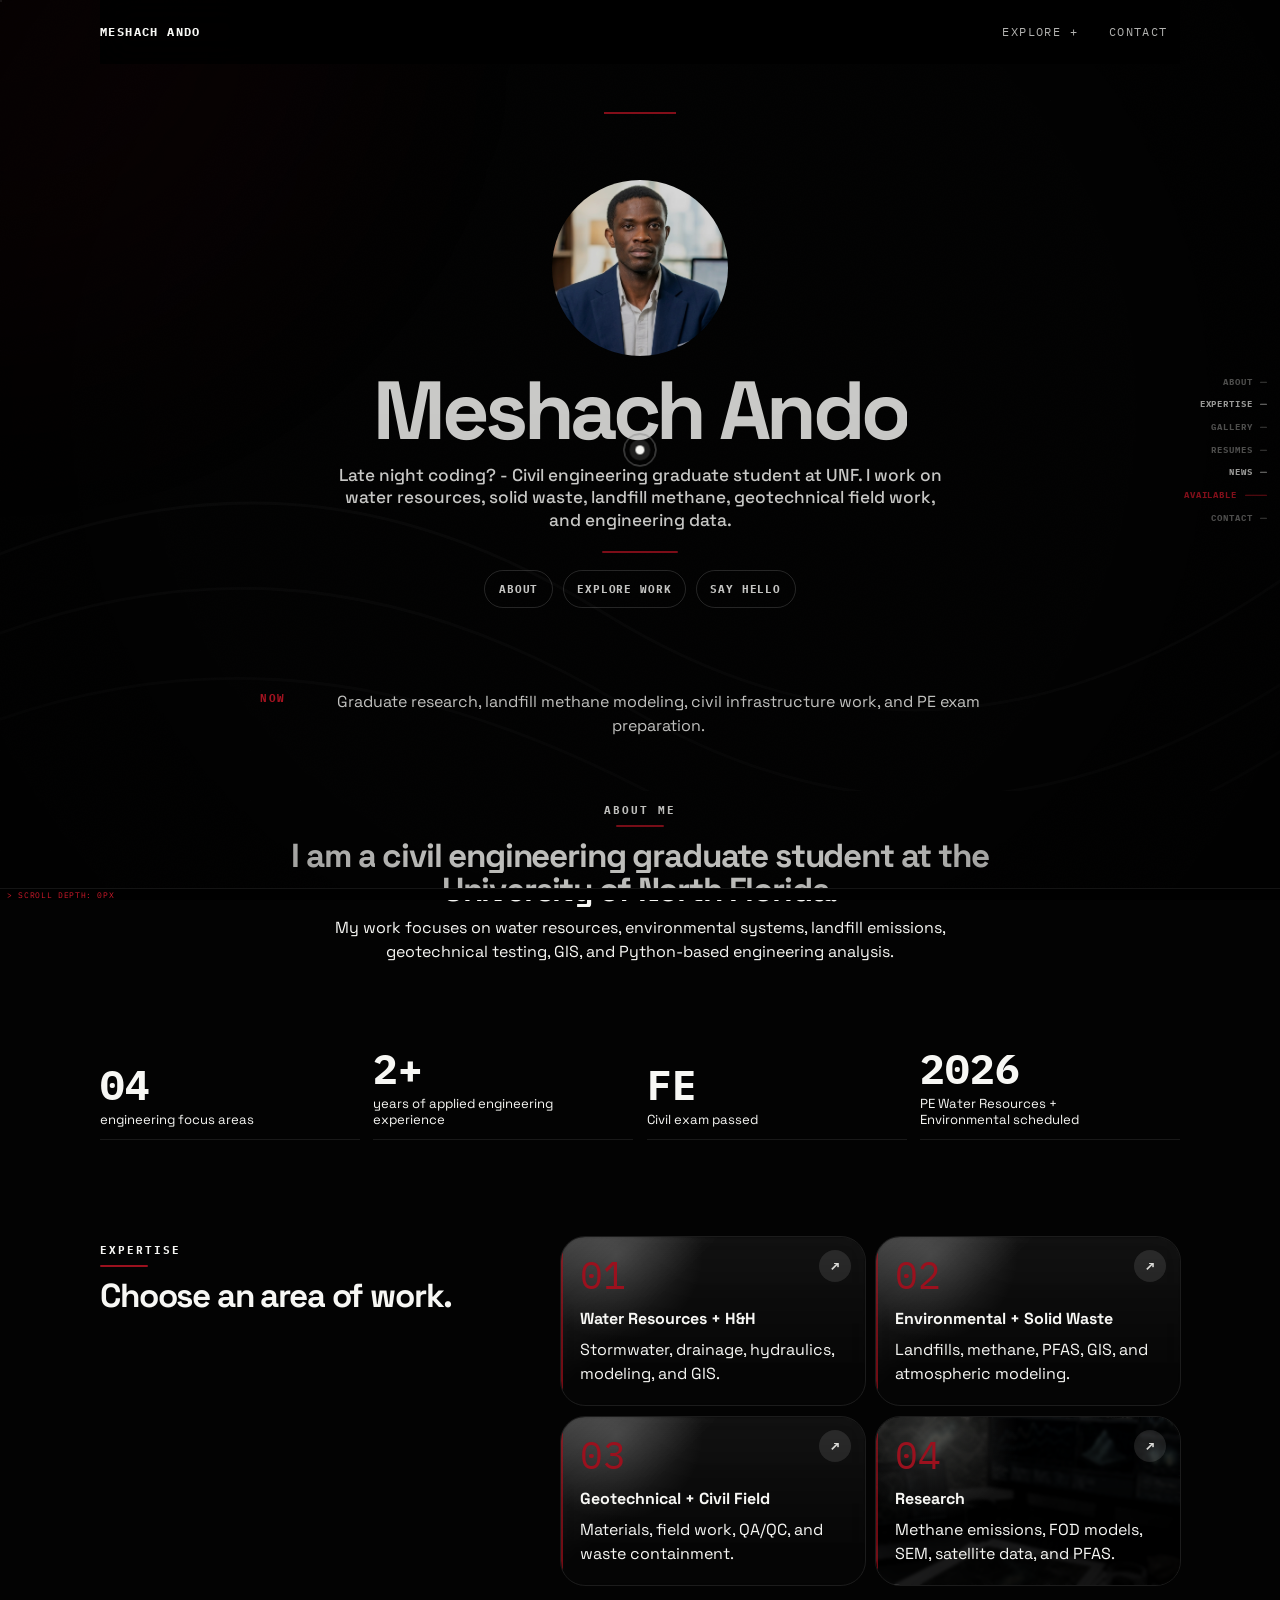
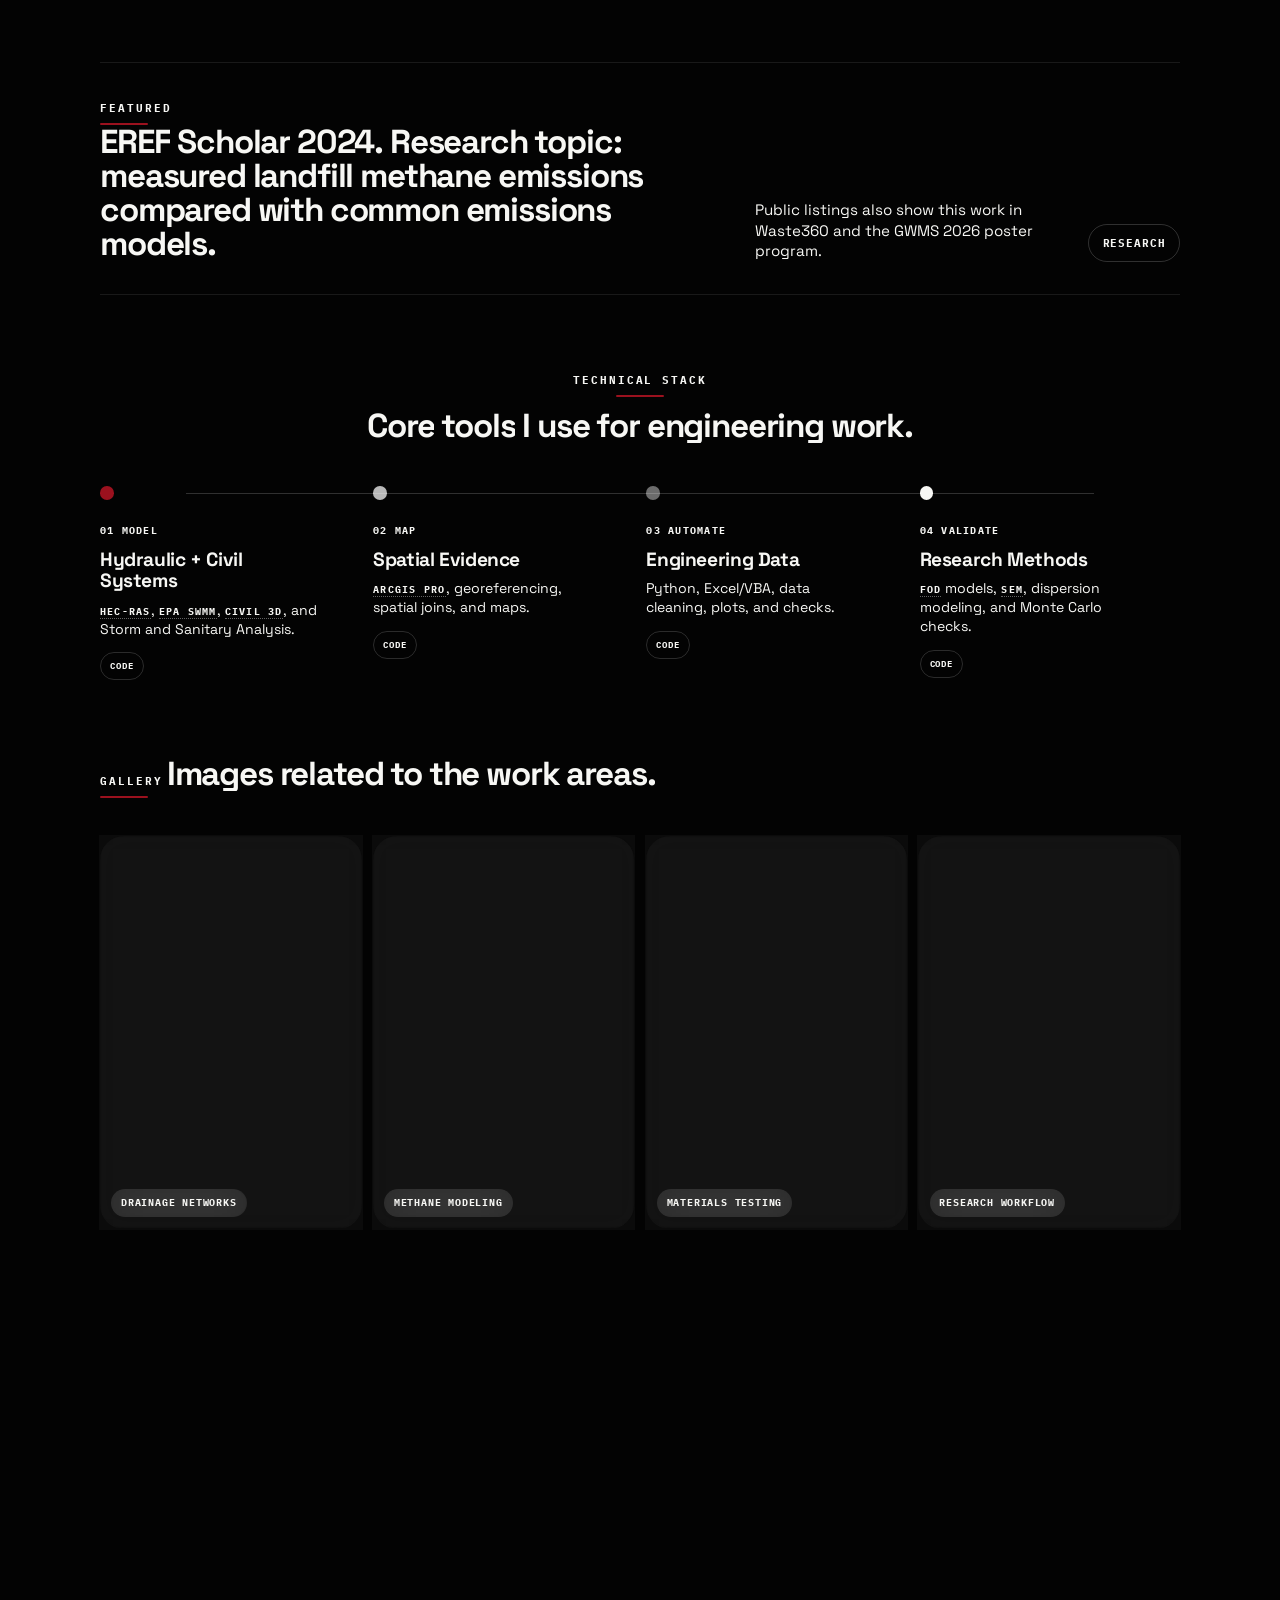
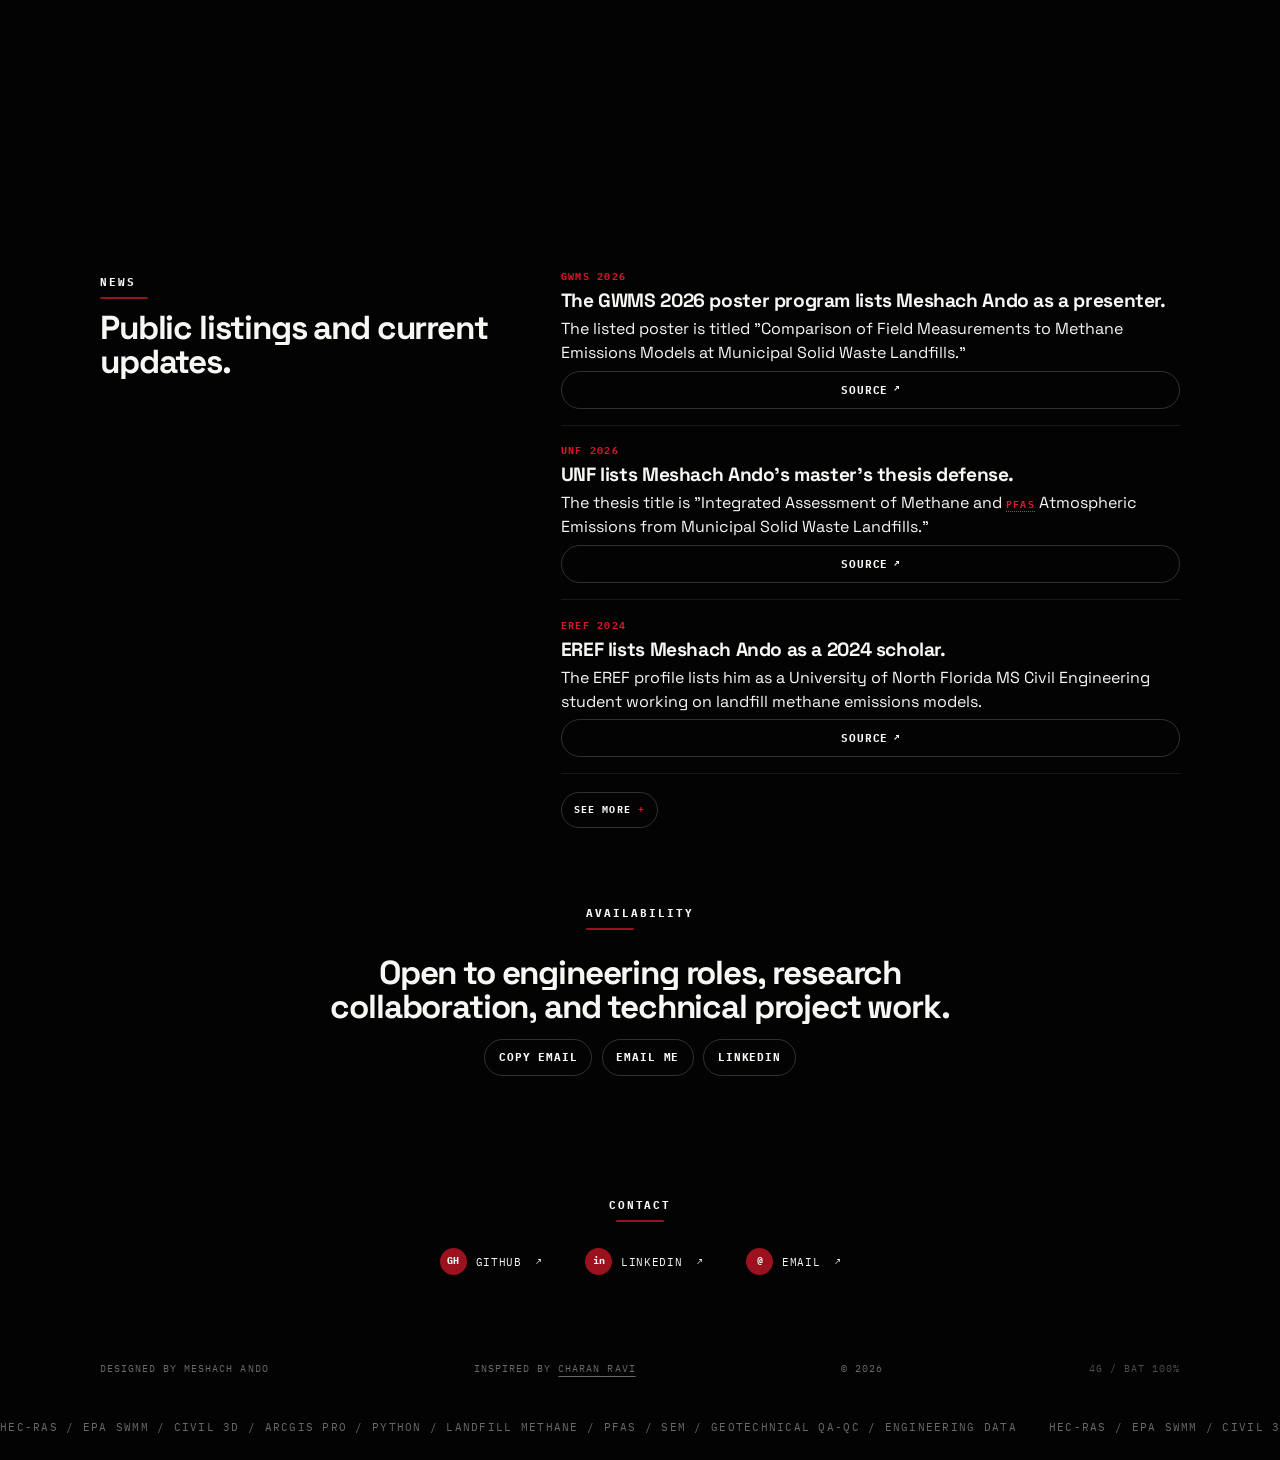
==== index.html @ e274bf60 "Lighten background overlay" ====
<!doctype html>
<html lang="en">
<head>
  <meta charset="utf-8">
  <meta name="viewport" content="width=device-width, initial-scale=1">
  <meta name="description" content="Minimal editorial portfolio for Meshach Ando, civil and environmental engineering.">
  <meta name="theme-color" content="#000000">
  <meta name="color-scheme" content="dark">
  <meta property="og:title" content="Meshach Ando | Civil + Environmental Engineering">
  <meta property="og:description" content="Water resources, environmental systems, geotechnical field work, and research by Meshach Ando.">
  <meta property="og:type" content="website">
  <meta property="og:url" content="https://meshando-unf.github.io/">
  <meta property="og:image" content="https://meshando-unf.github.io/assets/images/profile/linkedin_profile.jpg">
  <meta name="twitter:card" content="summary_large_image">
  <title>Meshach Ando | Civil + Environmental Engineering</title>
  <link rel="canonical" href="https://meshando-unf.github.io/">
  <link rel="icon" href="assets/icons/site-icon.svg" type="image/svg+xml">
  <link rel="manifest" href="site.webmanifest">
  <link rel="preload" as="image" href="assets/images/profile/linkedin_profile.jpg">
  <link rel="stylesheet" href="assets/css/style.css?v=20260614s">
  <script type="application/ld+json">
    {
      "@context": "https://schema.org",
      "@type": "Person",
      "name": "Meshach Ando",
      "url": "https://meshando-unf.github.io/",
      "image": "https://meshando-unf.github.io/assets/images/profile/linkedin_profile.jpg",
      "sameAs": [
        "https://www.linkedin.com/in/meshachando",
        "https://github.com/meshando-unf",
        "https://orcid.org/0009-0002-5048-3672"
      ],
      "jobTitle": "Civil Engineering Graduate Student",
      "knowsAbout": ["Water resources", "Environmental engineering", "Geotechnical engineering", "Landfill methane emissions", "GIS", "Engineering data analysis"]
    }
  </script>
</head>
<body class="page-home">
  <a class="skip-link" href="#main">Skip to content</a>

  <header class="site-nav" data-reveal>
    <a class="brand" href="./" aria-label="Meshach Ando home">MESHACH ANDO</a>
    <nav aria-label="Primary navigation">
      <details class="nav-menu">
        <summary>Explore</summary>
        <div class="nav-menu-panel">
          <div class="menu-panel-grid">
            <details class="menu-expertise">
              <summary>Expertise</summary>
              <div class="menu-expertise-links">
                <a href="water-resources/">Water Resources</a>
                <a href="environmental/">Environmental</a>
                <a href="geotech/">Geotechnical</a>
                <a href="research/">Research</a>
              </div>
            </details>
            <a href="#gallery">Gallery</a>
            <a href="#news">News</a>
            <a href="#resume-hub">Resume Hub</a>
            <a href="#availability">Availability</a>
            <a href="assets/docs/Meshach_Ando_Full_CV.pdf">CV</a>
          </div>
        </div>
      </details>
      <a href="#contact">Contact</a>
    </nav>
  </header>

  <aside class="side-toc" aria-label="Page sections">
    <a href="#about">About</a>
    <a href="#expertise">Expertise</a>
    <a href="#gallery">Gallery</a>
    <a href="#resume-hub">Resumes</a>
    <a href="#news">News</a>
    <a href="#availability">Available</a>
    <a href="#contact">Contact</a>
  </aside>

  <main id="main">
    <section class="home-hero home-intro frame" data-reveal>
      <img class="hero-profile" src="assets/images/profile/linkedin_profile.jpg" alt="Meshach Ando professional headshot" width="352" height="352" decoding="async">
      <h1>Meshach Ando</h1>
      <p class="home-lines">Civil engineering graduate student at UNF. I work on water resources, solid waste, landfill methane, geotechnical field work, and engineering data.</p>
      <span class="short-rule" aria-hidden="true"></span>
      <div class="home-tabs" aria-label="Homepage sections">
        <a class="button" href="#about">About</a>
        <a class="button" href="#expertise">Explore Work</a>
        <a class="button" href="#contact">Say Hello</a>
      </div>
    </section>

    <section class="status-strip" data-reveal aria-label="Current focus">
      <span>Now</span>
      <p>Graduate research, landfill methane modeling, civil infrastructure work, and PE exam preparation.</p>
    </section>

    <section id="about" class="about-panel" data-reveal>
      <p class="eyebrow">About Me</p>
      <h2>I am a civil engineering graduate student at the University of North Florida.</h2>
      <p>My work focuses on water resources, environmental systems, landfill emissions, geotechnical testing, GIS, and Python-based engineering analysis.</p>
    </section>

    <section class="proof-strip" data-reveal aria-label="Portfolio proof points">
      <article><span>04</span><p>engineering focus areas</p></article>
      <article><span>2+</span><p>years of applied engineering experience</p></article>
      <article><span>FE</span><p>Civil exam passed</p></article>
      <article><span>2026</span><p>PE Water Resources + Environmental scheduled</p></article>
    </section>

    <section id="expertise" class="split-section" data-reveal>
      <div>
        <p class="eyebrow">Expertise</p>
        <h2>Choose an area of work.</h2>
      </div>
      <div class="path-grid">
        <a class="path-card path-water" href="water-resources/">
          <img src="assets/images/realistic/water-hero.jpg" alt="" loading="lazy" decoding="async">
          <span>01</span>
          <strong>Water Resources + H&amp;H</strong>
          <em>Stormwater, drainage, hydraulics, modeling, and GIS.</em>
        </a>
        <a class="path-card path-waste" href="environmental/">
          <img src="assets/images/realistic/environmental-hero.jpg" alt="" loading="lazy" decoding="async">
          <span>02</span>
          <strong>Environmental + Solid Waste</strong>
          <em>Landfills, methane, PFAS, GIS, and atmospheric modeling.</em>
        </a>
        <a class="path-card path-geotech" href="geotech/">
          <img src="assets/images/realistic/geotech-hero.jpg" alt="" loading="lazy" decoding="async">
          <span>03</span>
          <strong>Geotechnical + Civil Field</strong>
          <em>Materials, field work, QA/QC, and waste containment.</em>
        </a>
        <a class="path-card path-research" href="research/">
          <img src="assets/images/realistic/research-hero.jpg" alt="" loading="lazy" decoding="async">
          <span>04</span>
          <strong>Research</strong>
          <em>Methane emissions, FOD models, SEM, satellite data, and PFAS.</em>
        </a>
      </div>
    </section>

    <section class="feature-panel" data-reveal>
      <div>
        <p class="eyebrow">Featured</p>
        <h2>EREF Scholar 2024. Research topic: measured landfill methane emissions compared with common emissions models.</h2>
      </div>
      <p>Public listings also show this work in Waste360 and the GWMS 2026 poster program.</p>
      <a class="button" href="research/">Research</a>
    </section>

    <section class="stack-panel stack-lab" data-reveal>
      <p class="eyebrow">Technical Stack</p>
      <h2>Core tools I use for engineering work.</h2>
      <div class="stack-map">
        <article class="stack-node">
          <span>01 Model</span>
          <h3>Hydraulic + Civil Systems</h3>
          <p>HEC-RAS, EPA SWMM, Civil 3D, and Storm and Sanitary Analysis.</p>
        </article>
        <article class="stack-node">
          <span>02 Map</span>
          <h3>Spatial Evidence</h3>
          <p>ArcGIS Pro, georeferencing, spatial joins, and maps.</p>
        </article>
        <article class="stack-node">
          <span>03 Automate</span>
          <h3>Engineering Data</h3>
          <p>Python, Excel/VBA, data cleaning, plots, and checks.</p>
        </article>
        <article class="stack-node">
          <span>04 Validate</span>
          <h3>Research Methods</h3>
          <p>FOD models, SEM, dispersion modeling, and Monte Carlo checks.</p>
        </article>
      </div>
    </section>

    <section id="gallery" class="section-heading" data-reveal>
      <p class="eyebrow">Gallery</p>
      <h2>Images related to the work areas.</h2>
    </section>

    <section class="gallery-grid" aria-label="Portfolio image gallery">
      <figure data-reveal>
        <img src="assets/images/realistic/water-network.jpg" alt="Drainage plans and water infrastructure model review" loading="lazy" decoding="async">
        <figcaption>Drainage networks</figcaption>
      </figure>
      <figure data-reveal>
        <img src="assets/images/realistic/env-methane.jpg" alt="Methane monitoring and landfill model comparison workstation" loading="lazy" decoding="async">
        <figcaption>Methane modeling</figcaption>
      </figure>
      <figure data-reveal>
        <img src="assets/images/realistic/geo-materials.jpg" alt="Soil and pavement materials testing setup" loading="lazy" decoding="async">
        <figcaption>Materials testing</figcaption>
      </figure>
      <figure data-reveal>
        <img src="assets/images/realistic/research-hero.jpg" alt="Research desk with maps, plots, and environmental modeling notes" loading="lazy" decoding="async">
        <figcaption>Research workflow</figcaption>
      </figure>
    </section>

    <section id="resume-hub" class="split-section resume-hub" data-reveal>
      <div>
        <p class="eyebrow">Resume Hub</p>
        <h2>Download the PDF that matches the role.</h2>
      </div>
      <div class="resume-list">
        <a href="assets/docs/Meshach_Ando_Full_CV.pdf"><span>Full CV</span><em>Academic and engineering CV</em></a>
        <a href="assets/docs/Meshach_Ando_Water_Resources_Resume.pdf"><span>Water Resources Resume</span><em>Hydrology, drainage, stormwater, and modeling</em></a>
        <a href="assets/docs/Meshach_Ando_Environmental_Resume.pdf"><span>Environmental Resume</span><em>Solid waste, methane, PFAS, and GIS</em></a>
        <a href="assets/docs/Meshach_Ando_Geotech_Resume.pdf"><span>Geotech Resume</span><em>Materials, QA/QC, field work, and cover systems</em></a>
      </div>
    </section>

    <section id="news" class="split-section news-section" data-reveal>
      <div>
        <p class="eyebrow">News</p>
        <h2>Public listings and current updates.</h2>
      </div>
      <div class="news-list">
        <article>
          <span>GWMS 2026</span>
          <h3>The GWMS 2026 poster program lists Meshach Ando as a presenter.</h3>
          <p>The listed poster is titled "Comparison of Field Measurements to Methane Emissions Models at Municipal Solid Waste Landfills."</p>
          <a class="text-link" href="https://www.wastesymposium.com/media/wastesymposium.com/WST26GWMS-MR-PosterPresentations-8a84545f119dd33b5eec8e976d8cf6fb.pdf" rel="noopener">Source</a>
        </article>
        <article>
          <span>UNF 2026</span>
          <h3>UNF lists Meshach Ando's master's thesis defense.</h3>
          <p>The thesis title is "Integrated Assessment of Methane and PFAS Atmospheric Emissions from Municipal Solid Waste Landfills."</p>
          <a class="text-link" href="https://events.unf.edu/event/graduate-event" rel="noopener">Source</a>
        </article>
        <article>
          <span>EREF 2024</span>
          <h3>EREF lists Meshach Ando as a 2024 scholar.</h3>
          <p>The EREF profile lists him as a University of North Florida MS Civil Engineering student working on landfill methane emissions models.</p>
          <a class="text-link" href="https://erefdn.org/scholar/meshach-ando/" rel="noopener">Source</a>
        </article>
        <details class="news-more">
          <summary>See more</summary>
          <div class="news-list news-list-extra">
            <article>
              <span>EREF 2024</span>
              <h3>EREF announced its 2024 graduate scholarship recipients.</h3>
              <p>The announcement includes Meshach Ando under master's-level scholars in Civil Engineering at the University of North Florida.</p>
              <a class="text-link" href="https://erefdn.org/eref-awards-18-scholarships-to-graduate-students-advancing-environmental-research/" rel="noopener">Source</a>
            </article>
            <article>
              <span>Waste360</span>
              <h3>Waste360 covered the EREF scholarship announcement.</h3>
              <p>The article lists Meshach Ando as an EREF Scholar 2024 and names the landfill methane model comparison research topic.</p>
              <a class="text-link" href="https://www.waste360.com/sustainability/eref-awards-18-scholarships-to-graduate-students-advancing-environmental-research" rel="noopener">Source</a>
            </article>
            <article>
              <span>U-GLIDE 2025</span>
              <h3>The U-GLIDE Fall 2025 program includes Meshach Ando's methane emissions model research.</h3>
              <p>The program listing connects the work to methane emissions models at municipal solid waste landfills.</p>
              <a class="text-link" href="https://digitalcommons.unf.edu/cgi/viewcontent.cgi?article=1003&context=u_glide_program" rel="noopener">Source</a>
            </article>
          </div>
        </details>
      </div>
    </section>

    <section id="availability" class="availability-panel" data-reveal>
      <p class="eyebrow">Availability</p>
      <h2>Open to engineering roles, research collaboration, and technical project work.</h2>
      <div class="availability-actions">
        <button class="button" type="button" data-copy-email data-email="meshachando.apply@gmail.com">Copy Email</button>
        <a class="button" href="mailto:meshachando.apply@gmail.com">Email Me</a>
        <a class="button" href="https://www.linkedin.com/in/meshachando" rel="noopener">LinkedIn</a>
      </div>
      <p class="copy-feedback" role="status" aria-live="polite"></p>
    </section>

    <section id="contact" class="contact-panel contact-home frame" data-reveal>
      <p class="eyebrow">Contact</p>
      <div class="contact-grid contact-links">
        <a class="contact-link" href="https://github.com/meshando-unf" rel="noopener"><span aria-hidden="true">GH</span> GitHub</a>
        <a class="contact-link" href="https://www.linkedin.com/in/meshachando" rel="noopener"><span aria-hidden="true">in</span> LinkedIn</a>
        <a class="contact-link" href="mailto:meshachando.apply@gmail.com"><span aria-hidden="true">@</span> Email</a>
      </div>
    </section>
  </main>

  <footer class="site-footer">
    <span>Designed by Meshach Ando</span>
    <span>Inspired by <a href="https://charanravi.com/" rel="noopener">Charan Ravi</a></span>
    <span>&copy; <span id="year">2026</span></span>
  </footer>

  <a class="back-top" href="#main" aria-label="Back to top">Top</a>

  <script src="assets/js/main.js?v=20260614s"></script>
</body>
</html>
---- assets/css/style.css ----
@import url("https://fonts.googleapis.com/css2?family=IBM+Plex+Mono:wght@500;700&family=Space+Grotesk:wght@400;500;600;700&display=swap");

:root {
  --black: #000;
  --charcoal: #000;
  --panel: #000;
  --panel-soft: #000;
  --white: #f7f7f4;
  --muted: #deded8;
  --quiet: #8a8a8a;
  --line: rgba(255, 255, 255, 0.09);
  --red: #9b111e;
  --red-bright: #d1192a;
  --radius: 24px;
  --font: "Space Grotesk", "Helvetica Neue", "Segoe UI", sans-serif;
  --mono: "IBM Plex Mono", "Cascadia Mono", "Consolas", monospace;
}

* {
  box-sizing: border-box;
}

html {
  scroll-behavior: smooth;
  scrollbar-color: var(--red) var(--black);
  scrollbar-width: thin;
}

body {
  margin: 0;
  background: #030303;
  color: var(--white);
  font-family: var(--font);
  line-height: 1.5;
}

::-webkit-scrollbar {
  width: 3px;
}

::-webkit-scrollbar-track {
  background: var(--black);
}

::-webkit-scrollbar-thumb {
  border-radius: 999px;
  background: var(--red);
}

body::before,
body::after {
  display: none;
}

.topo-field,
.plot-grid,
.viewport-vignette,
.blueprint-field {
  position: fixed;
  inset: 0;
  pointer-events: none;
}

.topo-field {
  z-index: 0;
  opacity: 0.52;
  background:
    linear-gradient(180deg, rgba(0, 0, 0, 0.02), rgba(0, 0, 0, 0.56) 78%),
    url("data:image/svg+xml,%3Csvg width='1800' height='900' viewBox='0 0 1800 900' xmlns='http://www.w3.org/2000/svg'%3E%3Cg fill='none' stroke='%23ffffff' stroke-opacity='.115' stroke-width='4'%3E%3Cpath d='M-120 620C260 430 560 470 850 650c315 195 650 202 1050-120'/%3E%3Cpath d='M-180 760C225 540 560 590 875 778c330 198 690 190 1105-160'/%3E%3Cpath d='M-220 900C200 660 560 720 910 900c340 175 710 135 1090-210'/%3E%3C/g%3E%3C/svg%3E");
  background-repeat: no-repeat;
  background-position: 50% calc(58% + var(--topo-shift, 0px));
  background-size: max(1200px, 100vw) auto;
  transform: translate3d(0, var(--topo-shift, 0px), 0);
  transition: transform 120ms linear;
}

.plot-grid {
  z-index: 0;
  opacity: 0.04;
  background-image:
    linear-gradient(rgba(255,255,255,.18) 1px, transparent 1px),
    linear-gradient(90deg, rgba(255,255,255,.18) 1px, transparent 1px);
  background-size: 50px 50px;
}

.plot-grid::after {
  content: "";
  position: absolute;
  left: var(--grid-x, 50%);
  top: var(--grid-y, 50%);
  width: 4px;
  aspect-ratio: 1;
  border-radius: 50%;
  background: var(--red-bright);
  opacity: var(--grid-pulse, 0);
  box-shadow: 0 0 28px var(--red-bright);
  transform: translate(-50%, -50%);
  transition: opacity 220ms ease;
}

.viewport-vignette {
  z-index: 3;
  background:
    linear-gradient(rgba(0, 0, 0, 0.14), rgba(0, 0, 0, 0.24)),
    radial-gradient(circle at center, transparent 56%, rgba(0, 0, 0, 0.48) 100%);
}

.blueprint-field {
  z-index: 2;
  opacity: 0;
  background:
    radial-gradient(circle at var(--blueprint-x, 50%) var(--blueprint-y, 50%), rgba(155, 17, 30, 0.18), transparent 14rem),
    linear-gradient(rgba(255,255,255,.12) 1px, transparent 1px),
    linear-gradient(90deg, rgba(255,255,255,.12) 1px, transparent 1px);
  background-size: auto, 24px 24px, 24px 24px;
  transition: opacity 120ms ease;
}

.blueprint-on .blueprint-field {
  opacity: 1;
}

a {
  color: inherit;
  text-decoration: none;
}

a:hover {
  color: var(--red-bright);
}

::selection {
  background: #fff;
  color: #000;
}

button {
  font: inherit;
  cursor: pointer;
}

img {
  display: block;
  max-width: 100%;
}

.skip-link {
  position: absolute;
  left: 1rem;
  top: -10rem;
  z-index: 10;
  border-radius: 999px;
  background: var(--white);
  color: var(--black);
  padding: 0.65rem 0.9rem;
}

.skip-link:focus {
  top: 1rem;
}

.site-nav,
main,
.site-footer {
  position: relative;
  z-index: 1;
  width: min(1080px, calc(100% - 2rem));
  margin-inline: auto;
}

.site-nav {
  position: sticky;
  top: 0;
  z-index: 50;
  display: flex;
  align-items: center;
  justify-content: space-between;
  gap: 1.25rem;
  padding: 1rem 0;
  border-bottom: 0;
  background: rgba(0, 0, 0, 0.86);
  backdrop-filter: blur(16px);
  color: var(--white);
  font-family: var(--mono);
  font-size: 0.72rem;
  letter-spacing: 0.12em;
  text-transform: uppercase;
}

.brand {
  color: var(--white);
  font-weight: 700;
  white-space: nowrap;
}

.site-nav nav {
  display: flex;
  flex-wrap: wrap;
  align-items: center;
  justify-content: flex-end;
  gap: 0.35rem;
}

.site-nav nav a,
.nav-menu > summary {
  position: relative;
  border: 0;
  border-radius: 999px;
  padding: 0.45rem 0.78rem;
  background: transparent;
  color: var(--white);
  cursor: pointer;
  opacity: 0.72;
  font-family: var(--mono);
  font-size: 0.72rem;
  letter-spacing: 0.12em;
  text-transform: uppercase;
}

.site-nav nav a:hover,
.nav-menu > summary:hover,
.nav-menu[open] > summary {
  background: var(--red);
  color: var(--white);
  opacity: 1;
}

.site-nav a[aria-current="page"],
.nav-menu-panel a[aria-current="page"] {
  background: var(--red);
  color: var(--white);
  opacity: 1;
}

.site-nav a[aria-current="page"]::after,
.nav-menu-panel a[aria-current="page"]::after {
  content: "";
  position: absolute;
  right: 0.76rem;
  bottom: 0.32rem;
  width: 1.15rem;
  height: 1px;
  background: var(--white);
}

.nav-menu {
  position: relative;
}

.nav-menu > summary {
  list-style: none;
}

.nav-menu > summary::-webkit-details-marker {
  display: none;
}

.nav-menu > summary::after {
  content: "+";
  margin-left: 0.55rem;
}

.nav-menu[open] > summary::after {
  content: "-";
}

.nav-menu-panel {
  position: fixed;
  top: 0;
  bottom: auto;
  left: var(--menu-nudge-x, 0);
  right: 0;
  z-index: 80;
  display: grid;
  place-content: center;
  width: 100vw;
  height: 100dvh;
  gap: 0;
  padding: clamp(1rem, 4vw, 3rem);
  border: 0;
  border-radius: 0;
  background: rgba(0, 0, 0, 0.985);
  backdrop-filter: blur(44px);
  -webkit-backdrop-filter: blur(44px);
  opacity: 0;
  pointer-events: none;
  transform: scale(0.99);
  transition: opacity 140ms ease, transform 140ms ease;
}

.nav-menu:not([open]) .nav-menu-panel {
  display: none;
}

.nav-menu[open] .nav-menu-panel {
  display: grid;
  opacity: 1;
  pointer-events: auto;
  transform: none;
}

.menu-panel-grid {
  display: grid;
  grid-template-columns: minmax(0, 1fr);
  align-content: center;
  width: min(960px, calc(100vw - 2rem));
  min-height: min(760px, calc(100dvh - 2rem));
}

.site-nav nav .nav-menu-panel a,
.site-nav nav .menu-expertise summary {
  display: block;
  width: 100%;
  padding: clamp(0.42rem, 0.9vw, 0.72rem) 0;
  border-radius: 0;
  color: var(--white);
  font-family: var(--font);
  font-size: clamp(1.75rem, 5vw, 4.85rem);
  font-weight: 700;
  letter-spacing: -0.07em;
  line-height: 0.9;
  text-align: center;
  text-transform: none;
  opacity: 0.88;
}

.menu-expertise {
  width: 100%;
}

.menu-expertise summary {
  cursor: pointer;
  list-style: none;
}

.menu-expertise summary::-webkit-details-marker {
  display: none;
}

.menu-expertise summary::after {
  content: "+";
  display: inline-block;
  margin-left: 0.5rem;
  color: var(--red-bright);
  font-family: var(--mono);
  font-size: 0.36em;
  letter-spacing: 0;
  vertical-align: middle;
}

.menu-expertise[open] summary::after {
  content: "-";
}

.menu-expertise-links {
  display: grid;
  gap: 0.24rem;
  margin: 0.4rem auto 0.7rem;
  width: min(640px, 100%);
}

.site-nav nav .menu-expertise-links a {
  padding: 0.2rem 0;
  color: var(--muted);
  font-family: var(--mono);
  font-size: clamp(0.8rem, 1.8vw, 1.05rem);
  font-weight: 800;
  letter-spacing: 0.12em;
  line-height: 1.2;
  text-transform: uppercase;
}

.site-nav nav .nav-menu-panel a:hover,
.site-nav nav .nav-menu-panel a:focus-visible,
.site-nav nav .menu-expertise summary:hover,
.site-nav nav .menu-expertise summary:focus-visible {
  background: transparent;
  color: var(--red-bright);
}

.side-toc {
  position: fixed;
  right: 0.8rem;
  top: 50%;
  z-index: 70;
  display: grid;
  gap: 0.42rem;
  transform: translateY(-50%);
  opacity: 0.62;
  pointer-events: auto;
  transition: opacity 140ms ease, transform 140ms ease;
}

.side-toc:hover,
.side-toc:focus-within {
  opacity: 1;
}

.side-toc a {
  position: relative;
  display: flex;
  align-items: center;
  justify-content: flex-end;
  gap: 0.5rem;
  min-height: 1rem;
  color: var(--white);
  font-family: var(--mono);
  font-size: 0.54rem;
  font-weight: 800;
  letter-spacing: 0.1em;
  text-transform: uppercase;
  transform-origin: right center;
  opacity: 0.5;
  transition: color 140ms ease, opacity 140ms ease, transform 140ms ease;
}

.side-toc a::after {
  content: "";
  width: 0.42rem;
  height: 1px;
  border-radius: 999px;
  background: currentColor;
  opacity: 0.8;
  transition: width 140ms ease, background 140ms ease;
}

.side-toc a:hover,
.side-toc a:focus-visible,
.side-toc a.is-active {
  color: var(--red-bright);
  opacity: 1;
}

.side-toc a:hover::after,
.side-toc a:focus-visible::after,
.side-toc a.is-active::after {
  width: 1.4rem;
  background: var(--red-bright);
}

.menu-open .side-toc {
  opacity: 0;
  pointer-events: none;
  transform: translateY(-50%) translateX(0.6rem);
}

main {
  padding: clamp(1.6rem, 4vw, 3rem) 0 3rem;
}

.cinematic-loader {
  position: fixed;
  inset: 0;
  z-index: 100;
  display: grid;
  place-items: center;
  background: #000;
  color: var(--white);
  transition: transform 520ms cubic-bezier(0.86, 0, 0.07, 1), opacity 260ms ease;
}

.cinematic-loader.is-done {
  opacity: 0;
  pointer-events: none;
  transform: translateY(-100%);
}

.loader-count {
  font-family: var(--mono);
  font-size: clamp(5rem, 22vw, 18rem);
  font-weight: 800;
  letter-spacing: -0.12em;
  line-height: 0.78;
}

.mouse-glow {
  position: fixed;
  left: 0;
  top: 0;
  z-index: 0;
  width: 42rem;
  aspect-ratio: 1;
  border-radius: 50%;
  background: rgba(155, 17, 30, 0.14);
  filter: blur(120px);
  opacity: 0.5;
  pointer-events: none;
  transform: translate3d(-50%, -50%, 0);
  transition: opacity 200ms ease;
}

.spring-cursor {
  position: fixed;
  left: 0;
  top: 0;
  z-index: 120;
  width: 1.32rem;
  aspect-ratio: 1;
  border-radius: 50%;
  background: rgba(255, 255, 255, 0.12);
  pointer-events: none;
  transform: translate3d(-50%, -50%, 0);
  mix-blend-mode: difference;
}

.spring-cursor::before {
  content: "";
  position: absolute;
  inset: 0.38rem;
  border-radius: inherit;
  background: var(--white);
}

.spring-cursor::after {
  content: "";
  position: absolute;
  inset: -0.38rem;
  border: 1px solid rgba(255, 255, 255, 0.42);
  border-radius: inherit;
}

.focus-dimmer {
  position: fixed;
  inset: 0;
  z-index: 6;
  background: rgba(0, 0, 0, 0.28);
  opacity: 0;
  pointer-events: none;
  transition: opacity 900ms ease;
}

.noise-field {
  position: fixed;
  inset: 0;
  z-index: 0;
  opacity: var(--noise-opacity, 0.035);
  pointer-events: none;
  background-image: url("data:image/svg+xml,%3Csvg viewBox='0 0 120 120' xmlns='http://www.w3.org/2000/svg'%3E%3Cfilter id='n'%3E%3CfeTurbulence type='fractalNoise' baseFrequency='.85' numOctaves='3' stitchTiles='stitch'/%3E%3C/filter%3E%3Crect width='120' height='120' filter='url(%23n)' opacity='.34'/%3E%3C/svg%3E");
  background-size: 140px 140px;
  mix-blend-mode: screen;
}

.dom-terminal {
  position: fixed;
  z-index: 130;
  color: rgba(255, 255, 255, 0.55);
  font-family: var(--mono);
  font-size: 0.58rem;
  letter-spacing: 0.08em;
  pointer-events: none;
  text-transform: uppercase;
}

.dom-terminal {
  left: 0;
  right: 0;
  bottom: 0;
  display: flex;
  align-items: center;
  height: 12px;
  padding-inline: 0.45rem;
  background: #000;
  border-top: 1px solid rgba(255, 255, 255, 0.08);
  color: var(--red-bright);
  font-size: 0.5rem;
  white-space: nowrap;
}

.offline-mode {
  filter: grayscale(1);
}

.offline-badge {
  margin-left: auto;
}

.is-idle .focus-dimmer {
  opacity: 1;
}

.frame,
.stack-panel,
.contact-panel,
.research-strip,
.project-block,
.path-card,
.stack-grid > div,
.contact-grid > p,
.figure-grid > div,
.note-list p,
.project-visual,
.home-art,
.hero-art,
.profile-card {
  border: 0;
  border-radius: var(--radius);
  background: transparent;
}

.home-hero,
.chapter-hero {
  position: relative;
  display: grid;
  min-height: auto;
  overflow: hidden;
  isolation: isolate;
}

.home-hero {
  grid-template-columns: minmax(0, 1fr) minmax(280px, 0.72fr);
  align-items: center;
  gap: clamp(1rem, 3vw, 2rem);
  padding: clamp(1rem, 3vw, 1.8rem);
}

.home-intro {
  grid-template-columns: 1fr;
  justify-items: center;
  gap: 0.85rem;
  padding: clamp(2.1rem, 6vw, 4.25rem) 1rem clamp(1.5rem, 4vw, 2.45rem);
  text-align: center;
}

.chapter-hero {
  grid-template-columns: minmax(260px, 0.66fr) minmax(0, 1fr);
  align-items: center;
  gap: clamp(1rem, 3vw, 2rem);
  padding: clamp(1rem, 3vw, 1.8rem);
}

.home-hero::before,
.chapter-hero::before {
  content: "";
  position: absolute;
  inset: 0 auto auto 0;
  width: 4.5rem;
  height: 2px;
  background: var(--red);
  pointer-events: none;
}

.home-intro::before {
  left: 50%;
  transform: translateX(-50%);
}

.home-hero::after,
.chapter-hero::after {
  display: none;
}

.chapter-hero > :not(.hero-art):not(.chapter-number),
.home-hero > :not(.home-art) {
  min-width: 0;
  position: relative;
  z-index: 2;
}

.home-hero > :not(.home-art) {
  grid-column: 1;
}

.home-intro > :not(.home-art) {
  grid-column: 1;
}

.chapter-hero > :not(.hero-art):not(.chapter-number) {
  grid-column: 2;
}

.kicker,
.eyebrow {
  display: inline-flex;
  flex-direction: column;
  align-items: flex-start;
  margin: 0 0 0.75rem;
  color: var(--white);
  font-family: var(--mono);
  font-size: 0.68rem;
  font-weight: 700;
  letter-spacing: 0.18em;
  text-transform: uppercase;
}

.kicker::after,
.eyebrow::after {
  content: "";
  width: 3rem;
  height: 2px;
  margin-top: 0.42rem;
  border-radius: 999px;
  background: var(--red);
}

.about-panel .eyebrow,
.contact-home .eyebrow,
.stack-lab .eyebrow {
  align-items: center;
}

h1,
h2,
h3,
p {
  margin-top: 0;
}

h1 {
  max-width: 760px;
  margin-bottom: 0.75rem;
  font-size: clamp(2.45rem, 5.8vw, 4.8rem);
  font-weight: 750;
  line-height: 0.95;
  letter-spacing: -0.055em;
}

.home-hero h1 {
  font-size: clamp(2.7rem, 6.2vw, 4.8rem);
}

.home-intro h1 {
  max-width: none;
  margin: 0.15rem 0 0;
  font-size: clamp(2.85rem, 7vw, 5.15rem);
}

.chapter-hero h1 {
  max-width: 640px;
  font-size: clamp(2.1rem, 4.6vw, 3.9rem);
}

h2 {
  max-width: 720px;
  font-size: clamp(1.35rem, 2.6vw, 2.35rem);
  font-weight: 720;
  line-height: 1.02;
  letter-spacing: -0.035em;
}

h3 {
  color: var(--white);
  font-size: clamp(1.05rem, 1.5vw, 1.55rem);
  font-weight: 720;
  line-height: 1.12;
  letter-spacing: -0.02em;
}

.home-lines,
.lede {
  max-width: 650px;
  margin-bottom: 0.9rem;
  color: var(--white);
  font-size: clamp(0.95rem, 1.35vw, 1.15rem);
  font-weight: 500;
  line-height: 1.32;
}

.home-intro .home-lines {
  max-width: 620px;
  margin: 0;
}

.hero-profile {
  width: clamp(7.2rem, 15vw, 11rem);
  height: clamp(7.2rem, 15vw, 11rem);
  aspect-ratio: 1;
  border-radius: 50%;
  object-fit: cover;
  object-position: 50% 22%;
  transition: filter 180ms ease, transform 180ms ease;
}

.hero-profile:hover {
  filter: url("#liquid-distortion");
  transform: scale(1.015);
}

.short-rule {
  display: block;
  width: 4.75rem;
  height: 2px;
  margin: 0.35rem 0 0.2rem;
  border-radius: 999px;
  background: var(--red);
}

.home-tabs {
  display: flex;
  flex-wrap: wrap;
  justify-content: center;
  gap: 0.6rem;
}

.status-strip {
  display: flex;
  justify-content: center;
  gap: 0.7rem;
  max-width: 760px;
  margin: clamp(1.5rem, 4vw, 2.7rem) auto 0;
  text-align: center;
}

.status-strip span {
  color: var(--red-bright);
  font-family: var(--mono);
  font-size: 0.68rem;
  font-weight: 800;
  letter-spacing: 0.14em;
  text-transform: uppercase;
}

.status-strip p {
  margin: 0;
  color: var(--white);
}

.proof-strip {
  display: grid;
  grid-template-columns: repeat(4, minmax(0, 1fr));
  gap: 0.85rem;
  margin-top: clamp(2.2rem, 5vw, 4rem);
}

.proof-strip article {
  display: grid;
  gap: 0.35rem;
  min-height: 7rem;
  align-content: end;
  padding-bottom: 0.65rem;
  border-bottom: 1px solid var(--line);
}

.proof-strip span {
  color: var(--white);
  font-family: var(--mono);
  font-size: clamp(1.55rem, 3.2vw, 2.8rem);
  font-weight: 800;
  line-height: 1;
}

.proof-strip p {
  max-width: 12rem;
  margin: 0;
  color: var(--white);
  font-size: 0.82rem;
  line-height: 1.25;
}

.chapter-number {
  position: absolute;
  left: 1.15rem;
  top: 1rem;
  z-index: 1;
  color: rgba(255, 255, 255, 0.025);
  font-size: clamp(3rem, 9vw, 6rem);
  font-weight: 800;
  line-height: 0.8;
}

.profile-card {
  display: grid;
  grid-template-columns: 3.75rem minmax(0, 1fr);
  align-items: center;
  gap: 0.85rem;
  max-width: 420px;
  margin: 0 0 0.9rem;
  padding: 0;
  background: transparent;
}

.profile-card img {
  width: 3.75rem;
  aspect-ratio: 1;
  border: 0;
  border-radius: 50%;
  object-fit: cover;
  object-position: 50% 22%;
}

.profile-card p {
  margin: 0;
  color: var(--white);
  font-size: 0.8rem;
  line-height: 1.35;
}

.profile-card span {
  display: block;
  margin-bottom: 0.14rem;
  color: var(--white);
  font-family: var(--mono);
  font-size: 0.66rem;
  font-weight: 700;
  letter-spacing: 0.14em;
  text-transform: uppercase;
}

.home-art,
.hero-art {
  position: relative;
  z-index: 2;
  min-height: 0;
  height: clamp(14rem, 28vw, 19rem);
  margin: 0;
  overflow: hidden;
  background: #050505;
}

.hero-art {
  grid-column: 1;
  grid-row: 1 / span 8;
  align-self: center;
  height: clamp(15rem, 30vw, 21rem);
}

.home-art {
  grid-column: 2;
  grid-row: 1 / span 6;
  align-self: center;
}

.home-art::before,
.hero-art::before {
  content: "";
  position: absolute;
  inset: 0;
  background: rgba(0, 0, 0, 0.18);
  pointer-events: none;
  z-index: 1;
}

.home-art img,
.hero-art img {
  width: 100%;
  height: 100%;
  min-height: 0;
  object-fit: cover;
  filter: grayscale(0.82) contrast(1.08) brightness(0.78);
}

.home-art figcaption,
.hero-art figcaption {
  position: absolute;
  left: 0.8rem;
  right: 0.8rem;
  bottom: 0.8rem;
  z-index: 2;
  padding: 0.62rem 0.7rem;
  border: 0;
  border-radius: 10px;
  background: rgba(3, 3, 3, 0.74);
  color: var(--white);
  font-family: var(--mono);
  font-size: 0.62rem;
  letter-spacing: 0.08em;
  text-transform: uppercase;
}

.button-row {
  display: flex;
  flex-wrap: wrap;
  gap: 0.55rem;
}

.secondary-actions {
  margin-top: 0.55rem;
}

.button,
.text-link {
  position: relative;
  overflow: hidden;
  display: inline-flex;
  align-items: center;
  justify-content: center;
  min-height: 2.3rem;
  border: 1px solid rgba(255, 255, 255, 0.18);
  border-radius: 999px;
  padding: 0.62rem 0.85rem;
  background: transparent;
  color: var(--white);
  font-family: var(--mono);
  font-size: 0.67rem;
  font-weight: 700;
  letter-spacing: 0.08em;
  text-transform: uppercase;
  cursor: pointer;
  transition: border-color 160ms ease, background 160ms ease, color 160ms ease, transform 160ms ease;
}

.hold-copy::before,
.energy-button::before {
  content: "";
  position: absolute;
  inset: auto 0 0;
  z-index: -1;
  height: 100%;
  width: var(--hold-progress, 0%);
  background: var(--red);
  transition: width 80ms linear;
}

.energy-button {
  transition: border-color 160ms ease, background 160ms ease, color 160ms ease, transform 160ms ease, filter 3s ease, letter-spacing 3s ease;
}

.energy-button:hover {
  filter: blur(0.45px);
  letter-spacing: 0.18em;
}

.button:hover,
.text-link:hover {
  border-color: var(--red);
  background: var(--red);
  color: var(--white);
  transform: translateY(-1px);
}

.button.ghost {
  color: var(--white);
  opacity: 0.72;
}

.split-section,
.stack-panel,
.section-heading,
.resume-panel,
.contact-panel,
.research-strip {
  margin-top: clamp(2.8rem, 6vw, 5rem);
}

.about-panel {
  display: grid;
  justify-items: center;
  max-width: 780px;
  margin: clamp(2.3rem, 5vw, 4rem) auto 0;
  text-align: center;
}

.about-panel h2 {
  max-width: 760px;
  margin-bottom: 0.55rem;
}

.about-panel p:last-child {
  max-width: 640px;
  margin: 0;
  color: var(--white);
}

.split-section {
  display: grid;
  grid-template-columns: minmax(0, 0.8fr) minmax(0, 1.2fr);
  gap: clamp(1.25rem, 4vw, 3rem);
  align-items: start;
  border-top: 0;
  padding-top: clamp(0.8rem, 2vw, 1.25rem);
}

.path-grid,
.stack-grid,
.contact-grid,
.figure-grid,
.gallery-grid,
.news-list {
  display: grid;
  grid-template-columns: repeat(2, minmax(0, 1fr));
  gap: 0.7rem;
  border: 0;
  background: transparent;
}

.path-card,
.stack-grid > div,
.contact-grid > p,
.figure-grid > div {
  min-height: auto;
  padding: clamp(0.9rem, 2vw, 1.2rem);
  background: transparent;
}

.path-card {
  position: relative;
  display: grid;
  align-content: end;
  min-height: 10rem;
  overflow: hidden;
  color: var(--white);
  border-radius: var(--radius);
  isolation: isolate;
  background:
    linear-gradient(135deg, rgba(255, 255, 255, 0.1), transparent 34%),
    rgba(255, 255, 255, 0.035);
  outline: 1px solid rgba(255, 255, 255, 0.1);
  backdrop-filter: blur(14px) saturate(122%);
  -webkit-backdrop-filter: blur(14px) saturate(122%);
}

.path-card::before,
.resume-list a::before,
.news-list a.text-link::after,
.project-copy a.text-link::after,
.contact-link::after {
  content: "\2197";
}

.path-card::before {
  position: absolute;
  right: 0.85rem;
  top: 0.85rem;
  z-index: 2;
  display: grid;
  place-items: center;
  width: 2rem;
  aspect-ratio: 1;
  border-radius: 50%;
  background: rgba(255, 255, 255, 0.12);
  color: var(--white);
  font-family: var(--mono);
  font-size: 0.9rem;
  font-weight: 800;
  opacity: 0.88;
  transition: background 140ms ease, color 140ms ease, transform 140ms ease;
}

.path-card:hover::before,
.path-card:focus-visible::before {
  background: var(--red);
  transform: translate(2px, -2px);
}

.path-card:hover {
  transform: translateY(-2px);
}

.path-card img {
  position: absolute;
  inset: 0;
  width: 100%;
  height: 100%;
  object-fit: cover;
  filter: grayscale(0.72) brightness(0.58) contrast(1.06);
  transition: filter 160ms ease, transform 220ms ease;
}

.path-card:hover img {
  filter: grayscale(0.42) brightness(0.68) contrast(1.07);
  transform: scale(1.02);
}

.path-card::after {
  content: "";
  position: absolute;
  inset: 0;
  z-index: 0;
  background:
    linear-gradient(90deg, rgba(174, 16, 28, 0.64) 0 2px, transparent 2px),
    radial-gradient(circle at 18% 10%, rgba(255, 255, 255, 0.16), transparent 30%),
    linear-gradient(180deg, rgba(0, 0, 0, 0.08), rgba(0, 0, 0, 0.7) 82%);
  backdrop-filter: blur(1.5px);
  -webkit-backdrop-filter: blur(1.5px);
}

.path-card span,
.path-card strong,
.path-card em {
  position: relative;
  z-index: 1;
}

.path-card span,
.project-index {
  color: var(--red);
  font-family: var(--mono);
  font-size: clamp(1.5rem, 3vw, 2.5rem);
  line-height: 1;
}

.path-card strong,
.path-card em {
  display: block;
  font-style: normal;
}

.path-card strong {
  margin: 0.8rem 0 0.45rem;
  font-size: 1rem;
}

.feature-panel {
  display: grid;
  grid-template-columns: minmax(0, 1.2fr) minmax(220px, 0.58fr) auto;
  gap: clamp(1rem, 3vw, 2rem);
  align-items: end;
  margin-top: clamp(2.8rem, 6vw, 5rem);
  padding: clamp(1.25rem, 3vw, 2rem) 0;
  border-top: 1px solid var(--line);
  border-bottom: 1px solid var(--line);
}

.feature-panel h2,
.feature-panel p {
  margin-bottom: 0;
}

.feature-panel > p {
  color: var(--white);
  font-size: 0.95rem;
  line-height: 1.35;
}

.stack-lab {
  display: grid;
  justify-items: center;
  text-align: center;
}

.stack-lab h2 {
  margin-bottom: clamp(1.2rem, 3vw, 2rem);
}

.stack-map {
  position: relative;
  display: grid;
  grid-template-columns: repeat(4, minmax(0, 1fr));
  gap: 0.8rem;
  width: 100%;
  text-align: left;
}

.stack-map::before {
  content: "";
  position: absolute;
  left: 8%;
  right: 8%;
  top: 1.15rem;
  height: 1px;
  background: rgba(255, 255, 255, 0.18);
}

.stack-node {
  position: relative;
  display: grid;
  align-content: start;
  min-height: 12rem;
  padding: 3rem 0 0;
}

.stack-node::before {
  content: "";
  position: absolute;
  top: 0.7rem;
  left: 0;
  width: 0.86rem;
  aspect-ratio: 1;
  border-radius: 50%;
  background: var(--red);
}

.stack-node:nth-child(2)::before {
  background: rgba(255, 255, 255, 0.72);
}

.stack-node:nth-child(3)::before {
  background: rgba(255, 255, 255, 0.42);
}

.stack-node:nth-child(4)::before {
  background: var(--white);
}

.stack-node span {
  color: var(--white);
  font-family: var(--mono);
  font-size: 0.65rem;
  font-weight: 800;
  letter-spacing: 0.12em;
  text-transform: uppercase;
}

.stack-node h3 {
  max-width: 12rem;
  margin: 0.65rem 0 0.55rem;
}

.stack-node p {
  max-width: 14rem;
  margin: 0;
  color: var(--white);
  font-size: 0.88rem;
  line-height: 1.35;
}

.code-toggle {
  width: fit-content;
  margin-top: 0.85rem;
  border: 1px solid rgba(255, 255, 255, 0.16);
  border-radius: 999px;
  padding: 0.38rem 0.56rem;
  background: transparent;
  color: var(--white);
  font-family: var(--mono);
  font-size: 0.58rem;
  font-weight: 800;
  letter-spacing: 0.1em;
  text-transform: uppercase;
}

.code-toggle:hover,
.code-toggle:focus-visible {
  border-color: var(--red);
  background: var(--red);
}

.stack-node pre {
  max-width: 100%;
  margin: 0.7rem 0 0;
  overflow-x: auto;
  border-radius: 14px;
  padding: 0.72rem;
  background: rgba(255, 255, 255, 0.055);
  color: var(--white);
  font-family: var(--mono);
  font-size: 0.66rem;
  line-height: 1.45;
  white-space: pre-wrap;
}

.path-card em,
.note-list,
.tools,
.metrics,
.contact-grid,
.stack-grid p {
  color: var(--white);
}

.project-list {
  margin-top: clamp(1.5rem, 3vw, 2.25rem);
}

.project-block {
  display: grid;
  grid-template-columns: 0.12fr 1fr 0.48fr;
  gap: clamp(0.8rem, 2vw, 1.4rem);
  min-height: 0;
  margin-top: 0;
  padding: clamp(1.5rem, 3vw, 2.2rem) 0;
  border-top: 1px solid var(--line);
  align-items: center;
  background: transparent;
}

.project-copy {
  display: block;
}

.project-copy p {
  margin-bottom: 0.55rem;
}

.metrics,
.tools {
  color: var(--quiet);
  font-family: var(--mono);
  font-size: 0.68rem;
  letter-spacing: 0.08em;
  text-transform: uppercase;
}

.project-visual {
  position: relative;
  display: grid;
  height: 10.5rem;
  min-height: 0;
  overflow: hidden;
  background: #070707;
  border-radius: var(--radius);
}

.project-visual.loading-ascii::before {
  content: attr(data-ascii);
  position: absolute;
  inset: 0;
  z-index: 2;
  display: grid;
  place-items: center;
  padding: 1rem;
  background: #000;
  color: rgba(255, 255, 255, 0.62);
  font-family: var(--mono);
  font-size: 0.54rem;
  line-height: 1.08;
  white-space: pre;
  text-align: center;
}

.project-visual img {
  width: 100%;
  height: 100%;
  min-height: 0;
  object-fit: cover;
  filter: grayscale(0.82) brightness(0.66) contrast(1.06);
  clip-path: inset(var(--image-mask, 0%) 0 0 0 round var(--radius));
  transition: clip-path 180ms ease-out;
}

.project-visual figcaption {
  position: absolute;
  left: 0.6rem;
  right: 0.6rem;
  bottom: 0.6rem;
  padding: 0.5rem 0.55rem;
  border: 0;
  border-radius: 8px;
  background: rgba(3, 3, 3, 0.74);
  color: var(--white);
  font-family: var(--mono);
  font-size: 0.58rem;
  letter-spacing: 0.08em;
  text-transform: uppercase;
}

.compact-visual,
.compact-visual img {
  min-height: 0;
  height: 9rem;
}

.gallery-grid {
  grid-template-columns: repeat(4, minmax(0, 1fr));
  margin-top: 1.1rem;
}

.gallery-grid figure {
  position: relative;
  min-height: 13rem;
  margin: 0;
  overflow: hidden;
  border-radius: var(--radius);
  isolation: isolate;
  background: rgba(255, 255, 255, 0.035);
  outline: 1px solid rgba(255, 255, 255, 0.08);
  backdrop-filter: blur(14px) saturate(112%);
  -webkit-backdrop-filter: blur(14px) saturate(112%);
}

.gallery-grid img {
  width: 100%;
  height: 100%;
  min-height: 13rem;
  object-fit: cover;
  filter: grayscale(0.58) brightness(0.72) contrast(1.08);
  clip-path: inset(var(--image-mask, 0%) 0 0 0 round var(--radius));
  transition: filter 160ms ease, transform 220ms ease;
}

.gallery-grid figure:hover img {
  filter: grayscale(0.28) brightness(0.82) contrast(1.08);
  transform: scale(1.025);
}

.gallery-grid figure::after {
  content: "";
  position: absolute;
  inset: 0;
  z-index: 0;
  background:
    linear-gradient(180deg, transparent 38%, rgba(0, 0, 0, 0.48)),
    radial-gradient(circle at 80% 10%, rgba(255, 255, 255, 0.12), transparent 22%);
  backdrop-filter: blur(1px);
  -webkit-backdrop-filter: blur(1px);
  pointer-events: none;
}

.gallery-grid figure:hover::after {
  background:
    linear-gradient(180deg, transparent 38%, rgba(0, 0, 0, 0.46)),
    radial-gradient(circle at 80% 10%, rgba(174, 16, 28, 0.18), transparent 24%);
}

.gallery-grid figcaption {
  position: absolute;
  left: 0.7rem;
  bottom: 0.7rem;
  z-index: 1;
  border-radius: 999px;
  padding: 0.42rem 0.62rem;
  background: rgba(255, 255, 255, 0.1);
  color: var(--white);
  backdrop-filter: blur(18px) saturate(130%);
  -webkit-backdrop-filter: blur(18px) saturate(130%);
  font-family: var(--mono);
  font-size: 0.62rem;
  font-weight: 800;
  letter-spacing: 0.08em;
  text-transform: uppercase;
}

.news-section {
  align-items: start;
}

.news-list {
  grid-template-columns: 1fr;
  gap: 1.1rem;
}

.news-list article {
  display: grid;
  gap: 0.35rem;
  padding-bottom: 1rem;
  border-bottom: 1px solid var(--line);
}

.news-list article:last-child {
  border-bottom: 0;
  padding-bottom: 0;
}

.news-more {
  display: grid;
  gap: 1rem;
}

.news-more summary {
  width: fit-content;
  border: 1px solid rgba(255, 255, 255, 0.18);
  border-radius: 999px;
  padding: 0.58rem 0.78rem;
  color: var(--white);
  cursor: pointer;
  font-family: var(--mono);
  font-size: 0.65rem;
  font-weight: 800;
  letter-spacing: 0.1em;
  list-style: none;
  text-transform: uppercase;
}

.news-more summary::-webkit-details-marker {
  display: none;
}

.news-more summary::after {
  content: " +";
  color: var(--red-bright);
}

.news-more[open] summary::after {
  content: " -";
}

.news-more summary:hover,
.news-more summary:focus-visible {
  border-color: var(--red);
  background: var(--red);
}

.news-list-extra {
  margin-top: 0.2rem;
}

.news-more:not([open]) .news-list-extra {
  display: none;
}

.news-list span {
  color: var(--red-bright);
  font-family: var(--mono);
  font-size: 0.65rem;
  font-weight: 800;
  letter-spacing: 0.12em;
}

.news-list h3 {
  margin: 0;
}

.news-list p {
  max-width: 42rem;
  margin: 0;
}

.tech-term {
  position: relative;
  border-bottom: 1px dotted rgba(255, 255, 255, 0.38);
  color: var(--white);
}

.tech-term::after {
  content: attr(data-tip);
  position: absolute;
  left: 50%;
  bottom: calc(100% + 0.55rem);
  z-index: 90;
  width: min(18rem, 72vw);
  border: 1px solid rgba(255, 255, 255, 0.14);
  border-radius: 14px;
  padding: 0.58rem 0.68rem;
  background: rgba(0, 0, 0, 0.82);
  backdrop-filter: blur(16px);
  color: var(--white);
  font-family: var(--mono);
  font-size: 0.62rem;
  letter-spacing: 0.02em;
  line-height: 1.35;
  opacity: 0;
  pointer-events: none;
  text-transform: none;
  transform: translate(-50%, 0.25rem);
  transition: opacity 120ms ease, transform 120ms ease;
}

.tech-term:hover::after,
.tech-term:focus-visible::after {
  opacity: 1;
  transform: translate(-50%, 0);
}

.command-palette {
  position: fixed;
  inset: 0;
  z-index: 150;
  display: grid;
  place-items: start center;
  padding-top: min(18vh, 8rem);
  background: rgba(0, 0, 0, 0.72);
  backdrop-filter: blur(22px);
  opacity: 0;
  pointer-events: none;
  transition: opacity 120ms ease;
}

.command-palette.is-open {
  opacity: 1;
  pointer-events: auto;
}

.command-box {
  width: min(680px, calc(100vw - 1.5rem));
  border: 1px solid rgba(255, 255, 255, 0.14);
  border-radius: 24px;
  background: #000;
  padding: 0.75rem;
}

.command-box input {
  width: 100%;
  border: 0;
  border-bottom: 1px solid var(--line);
  border-radius: 0;
  padding: 0.85rem 0.25rem;
  background: transparent;
  color: var(--white);
  font-family: var(--font);
  font-size: clamp(1.15rem, 3vw, 2rem);
  outline: none;
}

.command-results {
  display: grid;
  gap: 0.25rem;
  max-height: 48vh;
  margin-top: 0.65rem;
  overflow: auto;
}

.command-results a {
  display: flex;
  justify-content: space-between;
  gap: 1rem;
  border-radius: 999px;
  padding: 0.6rem 0.72rem;
  color: var(--white);
  font-family: var(--mono);
  font-size: 0.68rem;
  font-weight: 800;
  letter-spacing: 0.08em;
  text-transform: uppercase;
}

.command-results a:hover,
.command-results a:focus-visible {
  background: var(--red);
  color: var(--white);
}

.resume-list {
  display: grid;
  gap: 0.7rem;
}

.resume-list a {
  position: relative;
  display: grid;
  grid-template-columns: auto 1fr auto;
  align-items: center;
  gap: 1rem;
  border: 1px solid var(--line);
  border-radius: var(--radius);
  padding: 0.85rem 1rem;
  transition: border-color 140ms ease, background 140ms ease, transform 140ms ease;
}

.resume-list a::before {
  content: "PDF";
  display: inline-grid;
  place-items: center;
  width: 2.6rem;
  height: 2.6rem;
  border-radius: 50%;
  background: var(--red);
  color: var(--white);
  font-family: var(--mono);
  font-size: 0.62rem;
  font-weight: 800;
  letter-spacing: 0.08em;
}

.resume-list span {
  color: var(--white);
  font-weight: 760;
}

.resume-list em {
  color: var(--white);
  font-style: normal;
  opacity: 0.74;
  text-align: right;
}

.resume-list a::after {
  content: "Open \2197";
  color: var(--white);
  font-family: var(--mono);
  font-size: 0.62rem;
  font-weight: 800;
  letter-spacing: 0.1em;
  opacity: 0.65;
  text-transform: uppercase;
}

.resume-list a:hover {
  border-color: var(--red);
  background: rgba(155, 17, 30, 0.1);
  transform: translateY(-1px);
}

.resume-list a:hover span,
.resume-list a:hover em {
  color: var(--red-bright);
}

.availability-panel {
  display: grid;
  justify-items: center;
  gap: 0.9rem;
  max-width: 820px;
  margin: clamp(2.8rem, 6vw, 5rem) auto 0;
  text-align: center;
}

.availability-panel h2 {
  margin-bottom: 0;
}

.availability-actions {
  display: flex;
  flex-wrap: wrap;
  justify-content: center;
  gap: 0.6rem;
}

.copy-feedback {
  min-height: 1.1rem;
  margin: 0;
  color: var(--red-bright);
  font-family: var(--mono);
  font-size: 0.68rem;
  letter-spacing: 0.08em;
  text-transform: uppercase;
}

.telemetry {
  display: inline-flex;
  gap: 0.45rem;
  opacity: 0.72;
}

.stack-panel,
.contact-panel,
.research-strip {
  padding: 0;
}

.note-list {
  display: grid;
  gap: 0.65rem;
}

.note-list p {
  margin: 0;
  padding: 0;
  background: transparent;
}

.research-strip ul {
  display: grid;
  gap: 0.45rem;
  margin: 0 0 1.2rem;
  padding: 0;
  list-style: none;
  color: var(--white);
  font-size: clamp(1rem, 2vw, 1.45rem);
  line-height: 1.15;
}

.resume-panel {
  display: flex;
  justify-content: space-between;
  align-items: center;
  gap: 1rem;
  border-top: 0;
  padding-top: clamp(0.9rem, 2vw, 1.3rem);
}

.contact-panel {
  display: grid;
  grid-template-columns: auto 1fr;
  align-items: center;
  gap: 1rem;
  padding: 0.75rem 0;
  border-top: 1px solid var(--line);
  border-bottom: 1px solid var(--line);
}

.contact-home {
  grid-template-columns: 1fr;
  justify-items: center;
  border: 0;
  text-align: center;
}

.contact-panel h2,
.contact-panel > .button-row {
  display: none;
}

.contact-panel .eyebrow {
  margin: 0;
}

.contact-grid {
  display: flex;
  flex-wrap: wrap;
  justify-content: flex-end;
  gap: 0.45rem 1rem;
  margin: 0;
}

.contact-grid p {
  min-height: 0;
  margin: 0;
  padding: 0;
  border: 0;
  background: transparent;
}

.contact-grid span {
  display: none;
}

.contact-grid a {
  color: var(--white);
  font-family: var(--mono);
  font-size: 0.68rem;
  letter-spacing: 0.06em;
  text-transform: uppercase;
}

.contact-grid a:hover {
  color: var(--red-bright);
}

.contact-links {
  justify-content: center;
}

.contact-link {
  display: inline-flex;
  align-items: center;
  gap: 0.55rem;
  border-radius: 999px;
  padding: 0.62rem 0.86rem;
  color: var(--white);
}

.contact-link::after,
.news-list a.text-link::after,
.project-copy a.text-link::after {
  margin-left: 0.35rem;
  font-family: var(--mono);
  font-size: 0.8em;
}

.contact-link span {
  display: inline-grid;
  place-items: center;
  width: 1.7rem;
  aspect-ratio: 1;
  border-radius: 50%;
  background: var(--red);
  color: var(--white);
  font-family: var(--mono);
  font-size: 0.62rem;
  font-weight: 800;
  letter-spacing: 0;
  text-transform: none;
}

.contact-link:hover {
  background: var(--red);
  color: var(--white);
}

.contact-link:hover span {
  background: var(--white);
  color: var(--red);
}

.site-footer {
  display: flex;
  justify-content: space-between;
  gap: 1rem;
  padding: 1rem 0 1.5rem;
  border-top: 0;
  color: var(--white);
  opacity: 0.42;
  font-family: var(--mono);
  font-size: 0.64rem;
  letter-spacing: 0.1em;
  text-transform: uppercase;
}

.site-footer a {
  color: var(--white);
  text-decoration: underline;
  text-underline-offset: 0.28rem;
}

.site-footer a:hover {
  color: var(--red-bright);
}

.back-top {
  position: fixed;
  right: 1rem;
  bottom: 1rem;
  z-index: 8;
  border-radius: 999px;
  padding: 0.55rem 0.7rem;
  background: var(--white);
  color: var(--black);
  font-family: var(--mono);
  font-size: 0.62rem;
  font-weight: 800;
  letter-spacing: 0.08em;
  text-transform: uppercase;
  opacity: 0;
  pointer-events: none;
  transform: translateY(0.5rem);
  transition: opacity 160ms ease, transform 160ms ease;
}

.back-top.is-visible {
  opacity: 1;
  pointer-events: auto;
  transform: none;
}

.page-curtain {
  position: fixed;
  inset: 0;
  z-index: 98;
  display: none;
  grid-template-rows: repeat(3, 1fr);
  pointer-events: none;
}

.page-curtain span {
  display: block;
  background: #000;
  transform: translateX(-101%);
}

.page-curtain.is-active span {
  transform: translateX(0);
  transition: transform 260ms cubic-bezier(0.76, 0, 0.24, 1);
}

.page-curtain.is-active {
  display: grid;
}

.page-curtain span:nth-child(2) {
  transition-delay: 45ms;
}

.page-curtain span:nth-child(3) {
  transition-delay: 90ms;
}

.cursor-preview {
  position: fixed;
  left: 0;
  top: 0;
  z-index: 50;
  width: min(34vw, 24rem);
  aspect-ratio: 4 / 3;
  border-radius: 24px;
  overflow: hidden;
  opacity: 0;
  pointer-events: none;
  transform: translate3d(-50%, -50%, 0) scale(0.96);
  transition: opacity 140ms ease, transform 140ms ease;
}

.cursor-preview.is-visible {
  opacity: 1;
  transform: translate3d(-50%, -50%, 0) scale(1);
}

.cursor-preview img {
  width: 100%;
  height: 100%;
  object-fit: cover;
  filter: grayscale(0.68) brightness(0.74) contrast(1.08);
}

.split-ready {
  display: inline-block;
}

.split-word {
  display: inline-block;
  overflow: hidden;
  vertical-align: bottom;
}

.split-word > span {
  display: inline-block;
  transform: translateY(105%);
}

.motion-ready .is-visible .split-word > span {
  animation: splitRise 260ms cubic-bezier(0.2, 0.8, 0.2, 1) both;
  animation-delay: calc(var(--split-index, 0) * 22ms);
}

@keyframes splitRise {
  to {
    transform: translateY(0);
  }
}

.skill-marquee {
  position: relative;
  z-index: 1;
  width: 100%;
  margin-top: 1.2rem;
  overflow: hidden;
  contain: paint;
  color: var(--white);
  opacity: 0.42;
  font-family: var(--mono);
  font-size: 0.66rem;
  letter-spacing: 0.12em;
  text-transform: uppercase;
}

.skill-marquee-track {
  display: inline-flex;
  gap: 2rem;
  min-width: max-content;
  animation: marqueeDrift 32s linear infinite;
}

@keyframes marqueeDrift {
  to {
    transform: translateX(-50%);
  }
}

.edge-back {
  position: fixed;
  left: 0.8rem;
  top: var(--edge-back-y, 50%);
  z-index: 15;
  writing-mode: vertical-rl;
  transform: translateY(-50%) rotate(180deg);
  border-radius: 999px;
  padding: 0.8rem 0.45rem;
  color: var(--white);
  font-family: var(--mono);
  font-size: 0.68rem;
  font-weight: 800;
  letter-spacing: 0.1em;
  opacity: 0.62;
  text-transform: uppercase;
}

.edge-back:hover {
  background: var(--red);
  color: var(--white);
  opacity: 1;
}

.matrix-mode {
  --white: #a8ff60;
  --muted: #a8ff60;
  --quiet: #a8ff60;
  --red: #00ff66;
  --red-bright: #00ff66;
  --line: rgba(0, 255, 102, 0.32);
}

.matrix-mode img {
  filter: grayscale(1) contrast(1.4) brightness(0.72) sepia(1) hue-rotate(70deg) saturate(4);
}

.matrix-mode .path-card,
.matrix-mode .project-visual,
.matrix-mode .gallery-grid figure,
.matrix-mode .nav-menu-panel {
  outline: 1px solid var(--red);
}

.wire-mode * {
  background: transparent !important;
  color: #fff !important;
  border-color: rgba(255, 255, 255, 0.8) !important;
  outline: 1px solid rgba(255, 255, 255, 0.34) !important;
  box-shadow: none !important;
  fill: transparent !important;
}

.red-alert-mode {
  --black: #9b111e;
  --white: #000;
  --muted: #000;
  --quiet: #000;
  --red: #000;
  --red-bright: #000;
  --line: rgba(0, 0, 0, 0.28);
}

.velocity-skew .project-block,
.velocity-skew .gallery-grid figure,
.velocity-skew .stack-node,
.velocity-skew .path-card,
.velocity-skew .project-visual {
  transform: skewY(calc(var(--scroll-skew, 0) * 1deg));
  transition: transform 160ms ease-out;
}

.snap-dot {
  position: fixed;
  left: 0;
  top: 0;
  z-index: 0;
  width: 2px;
  aspect-ratio: 1;
  background: rgba(255, 255, 255, 0.22);
  border-radius: 50%;
  pointer-events: none;
}

.screensaver-cube {
  position: fixed;
  left: 50%;
  top: 50%;
  z-index: 95;
  width: 7rem;
  aspect-ratio: 1;
  border: 1px solid rgba(255, 255, 255, 0.34);
  opacity: 0;
  pointer-events: none;
  transform: translate(-50%, -50%) rotateX(62deg) rotateZ(45deg);
  transition: opacity 500ms ease;
}

.screensaver-cube::before,
.screensaver-cube::after {
  content: "";
  position: absolute;
  inset: 18%;
  border: 1px solid rgba(255, 255, 255, 0.28);
}

.screensaver-cube::after {
  inset: -18%;
}

.screensaver-on .screensaver-cube {
  opacity: 1;
  animation: cubeSpin 10s linear infinite;
}

@keyframes cubeSpin {
  to {
    transform: translate(-50%, -50%) rotateX(62deg) rotateZ(405deg);
  }
}

.glitching {
  animation: rgbGlitch 180ms steps(2, end);
}

@keyframes rgbGlitch {
  0% {
    text-shadow: 2px 0 var(--red), -2px 0 rgba(255, 255, 255, 0.72);
  }

  100% {
    text-shadow: none;
  }
}

.motion-ready [data-reveal] {
  opacity: 0;
  transform: translateY(10px);
  transition: opacity 180ms ease-out, transform 180ms ease-out;
  will-change: opacity, transform;
}

.motion-ready [data-reveal].is-visible {
  opacity: 1;
  transform: none;
  will-change: auto;
}

.motion-ready .is-visible .eyebrow::after,
.motion-ready .is-visible .kicker::after {
  animation: lineSnap 180ms ease-out both;
  transform-origin: left center;
}

.motion-ready .stack-lab.is-visible .stack-node {
  animation: stackTick 180ms ease-out both;
}

.motion-ready .stack-lab.is-visible .stack-node:nth-child(2) {
  animation-delay: 35ms;
}

.motion-ready .stack-lab.is-visible .stack-node:nth-child(3) {
  animation-delay: 70ms;
}

.motion-ready .stack-lab.is-visible .stack-node:nth-child(4) {
  animation-delay: 105ms;
}

@keyframes lineSnap {
  from {
    transform: scaleX(0.2);
  }

  to {
    transform: scaleX(1);
  }
}

@keyframes stackTick {
  from {
    opacity: 0;
    transform: translateY(6px);
  }

  to {
    opacity: 1;
    transform: none;
  }
}

@media (prefers-reduced-motion: reduce) {
  html {
    scroll-behavior: auto;
  }

  .button,
  .text-link,
  .path-card,
  .path-card img,
  .gallery-grid img,
  .back-top,
  .motion-ready [data-reveal] {
    transition: none;
  }

  .motion-ready [data-reveal] {
    opacity: 1;
    transform: none;
  }

  .motion-ready .is-visible .eyebrow::after,
  .motion-ready .is-visible .kicker::after,
  .motion-ready .stack-lab.is-visible .stack-node {
    animation: none;
  }
}

@media (max-width: 900px) {
  .site-nav {
    align-items: flex-start;
    flex-direction: column;
    gap: 0.85rem;
  }

  .site-nav nav {
    justify-content: flex-start;
  }

  main {
    padding-top: 2rem;
  }

  .home-hero,
  .chapter-hero,
  .split-section,
  .project-block,
  .resume-panel,
  .contact-panel,
  .stack-map {
    grid-template-columns: 1fr;
  }

  .home-hero,
  .chapter-hero {
    padding: 1rem;
  }

  .chapter-hero > :not(.hero-art):not(.chapter-number) {
    grid-column: 1;
  }

  .home-art,
  .hero-art {
    grid-column: 1;
    grid-row: auto;
    height: 18rem;
  }

  .path-grid,
  .stack-grid,
  .contact-grid,
  .figure-grid,
  .gallery-grid,
  .news-list,
  .proof-strip {
    grid-template-columns: 1fr;
  }

  .side-toc {
    left: 0.5rem;
    right: 0.5rem;
    top: auto;
    bottom: 0.85rem;
    display: flex;
    justify-content: center;
    gap: 0.7rem;
    transform: none;
  }

  .side-toc a {
    width: 0.5rem;
    height: 0.5rem;
    min-height: 0;
    overflow: hidden;
    border-radius: 50%;
    background: currentColor;
    color: var(--white);
    text-indent: 2rem;
  }

  .side-toc a::after {
    display: none;
  }

  .menu-open .side-toc {
    transform: none;
  }

  .feature-panel {
    grid-template-columns: 1fr;
    align-items: start;
  }

  .resume-list em {
    text-align: left;
  }

  .contact-grid {
    justify-content: flex-start;
  }

  .stack-map::before {
    left: 0.43rem;
    right: auto;
    top: 1rem;
    bottom: 1rem;
    width: 1px;
    height: auto;
  }

  .stack-node {
    min-height: auto;
    padding: 0 0 0 2rem;
  }

  .stack-node::before {
    top: 0.25rem;
  }
}

@media (max-width: 520px) {
  html,
  body {
    width: 100%;
    max-width: 100%;
    overflow-x: hidden;
    overscroll-behavior-x: none;
  }

  body {
    position: relative;
  }

  main,
  .site-footer,
  .site-nav {
    width: min(100% - 1.25rem, 1080px);
  }

  .site-nav {
    flex-direction: row;
    align-items: center;
    gap: 0.65rem;
    padding: 0.8rem 0;
  }

  .brand {
    font-size: 0.66rem;
    letter-spacing: 0.08em;
  }

  .site-nav nav {
    margin-left: auto;
    gap: 0.2rem;
  }

  .site-nav nav > a[href="#contact"],
  .site-nav nav > a[href="../#contact"] {
    display: none;
  }

  .nav-menu-panel {
    width: 100vw;
    padding: 1rem;
  }

  .menu-panel-grid {
    width: min(100%, 24rem);
    min-height: calc(100dvh - 2rem);
  }

  .site-nav nav .nav-menu-panel a,
  .site-nav nav .menu-expertise summary {
    font-size: clamp(2rem, 14vw, 3.45rem);
    letter-spacing: -0.055em;
    line-height: 0.94;
  }

  .site-nav nav .menu-expertise-links a {
    font-size: 0.78rem;
    letter-spacing: 0.08em;
  }

  main {
    padding-top: 1rem;
  }

  .home-intro {
    gap: 0.7rem;
    padding: 1.55rem 0.25rem 1.15rem;
  }

  .hero-profile {
    width: 6.5rem;
    height: 6.5rem;
  }

  .home-intro h1 {
    font-size: clamp(2.35rem, 15vw, 3.35rem);
    line-height: 0.96;
  }

  h1 {
    font-size: clamp(2.15rem, 13vw, 3.15rem);
  }

  h2 {
    font-size: clamp(1.42rem, 8vw, 2rem);
    line-height: 1.05;
  }

  h3 {
    font-size: 1.08rem;
  }

  .home-lines,
  .lede {
    max-width: 22rem;
    font-size: 0.94rem;
    line-height: 1.38;
  }

  .home-tabs {
    width: 100%;
    gap: 0.45rem;
  }

  .home-tabs .button {
    flex: 1 1 calc(50% - 0.45rem);
    width: auto;
    min-height: 2.15rem;
    padding-inline: 0.62rem;
    font-size: 0.6rem;
  }

  .status-strip {
    display: grid;
    gap: 0.35rem;
    margin-top: 1.25rem;
  }

  .proof-strip {
    grid-template-columns: repeat(2, minmax(0, 1fr));
    gap: 0.7rem;
  }

  .proof-strip article {
    min-height: 5.5rem;
  }

  .split-section,
  .stack-panel,
  .section-heading,
  .resume-panel,
  .contact-panel,
  .research-strip {
    margin-top: 2.6rem;
  }

  .path-card {
    min-height: 8.6rem;
    padding: 0.9rem;
  }

  .path-card::before {
    top: 0.65rem;
    right: 0.65rem;
    width: 1.65rem;
    font-size: 0.75rem;
  }

  .feature-panel,
  .project-block {
    padding-block: 1.2rem;
  }

  .stack-map {
    gap: 0.95rem;
  }

  .stack-node {
    padding-left: 1.65rem;
  }

  .gallery-grid {
    grid-template-columns: repeat(2, minmax(0, 1fr));
    gap: 0.55rem;
  }

  .gallery-grid figure,
  .gallery-grid img {
    min-height: 9rem;
  }

  .resume-list a {
    grid-template-columns: auto minmax(0, 1fr);
    gap: 0.75rem;
    padding: 0.78rem;
  }

  .resume-list a::after {
    grid-column: 2;
    justify-self: start;
  }

  .contact-panel {
    justify-items: center;
    text-align: center;
  }

  .contact-grid,
  .contact-links {
    justify-content: center;
  }

  .profile-card {
    grid-template-columns: 3.25rem minmax(0, 1fr);
  }

  .profile-card img {
    width: 3.25rem;
  }

  .home-art,
  .hero-art {
    height: 15rem;
  }

  .button,
  .text-link {
    width: 100%;
  }

  .home-tabs .button {
    width: auto;
  }

  .site-footer {
    align-items: center;
    flex-direction: column;
    text-align: center;
  }

  .skill-marquee {
    display: none;
  }

  .mouse-glow,
  .cursor-preview {
    display: none;
  }
}
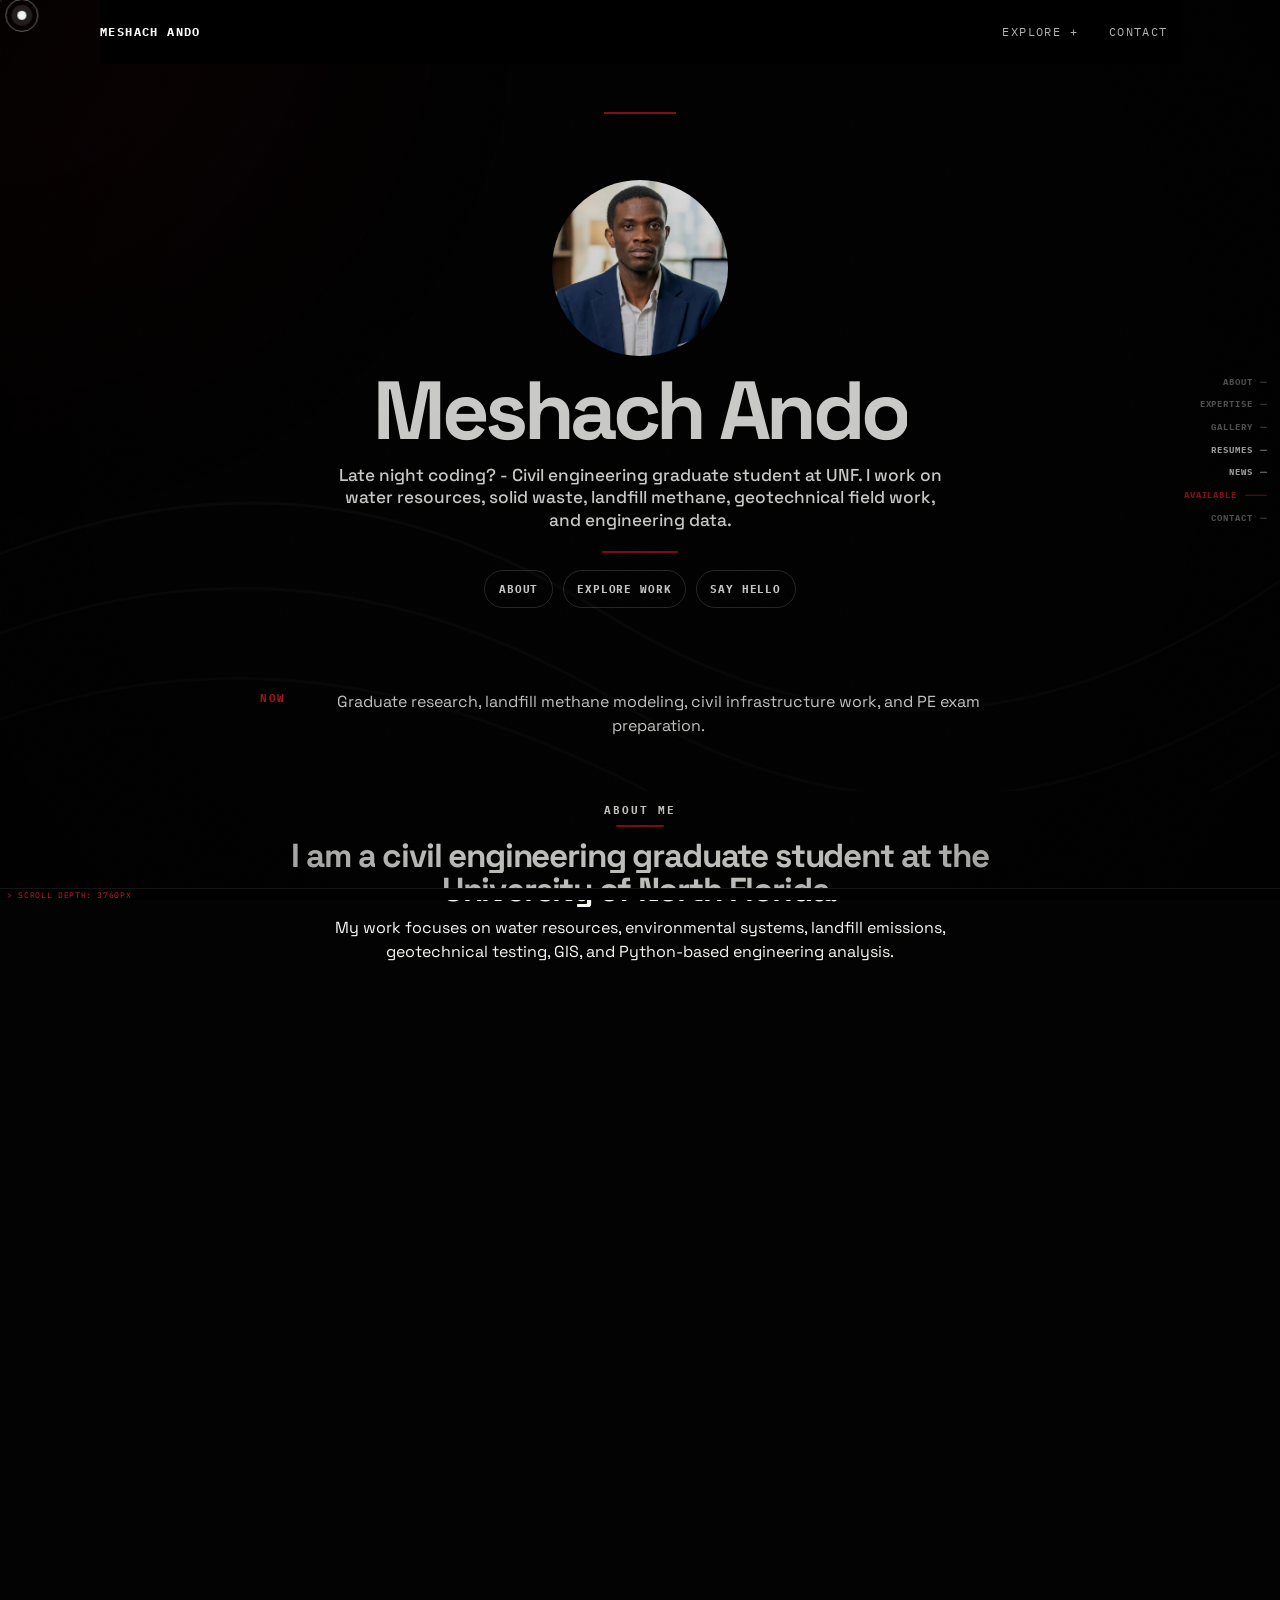
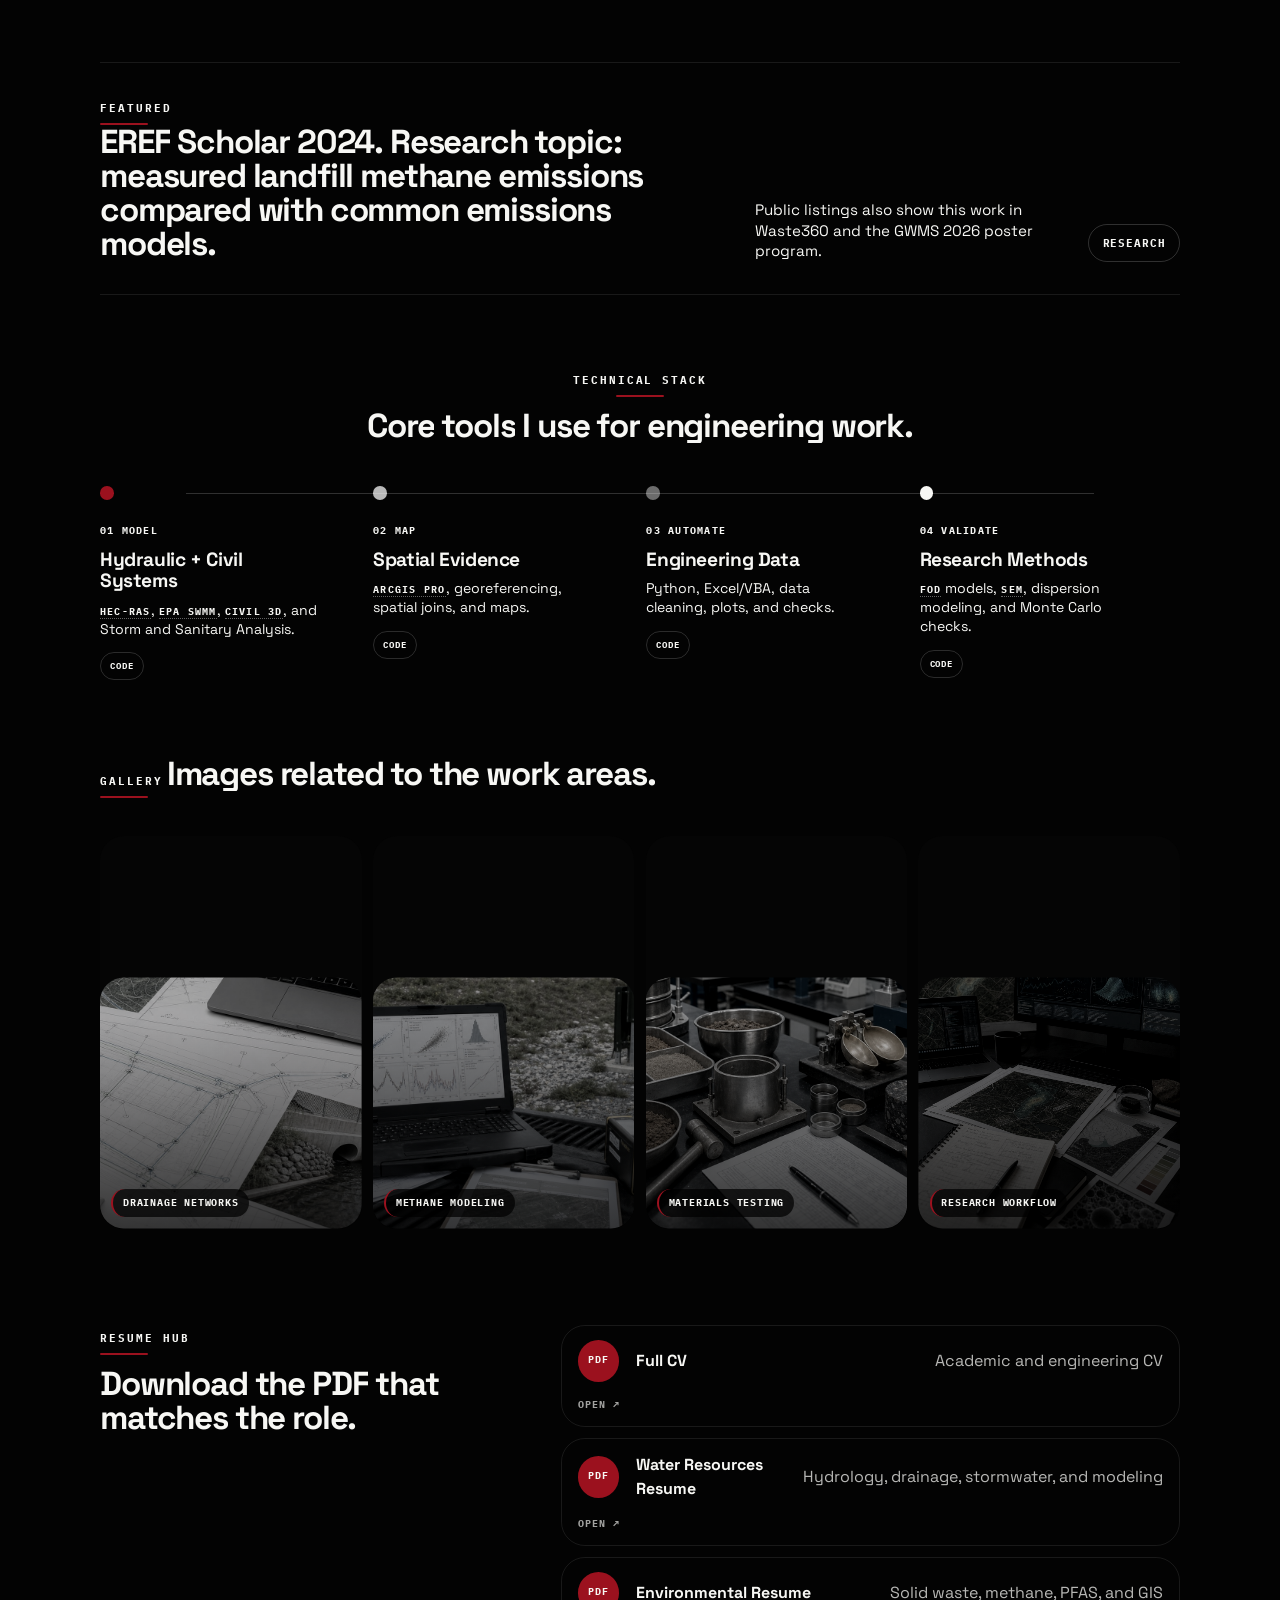
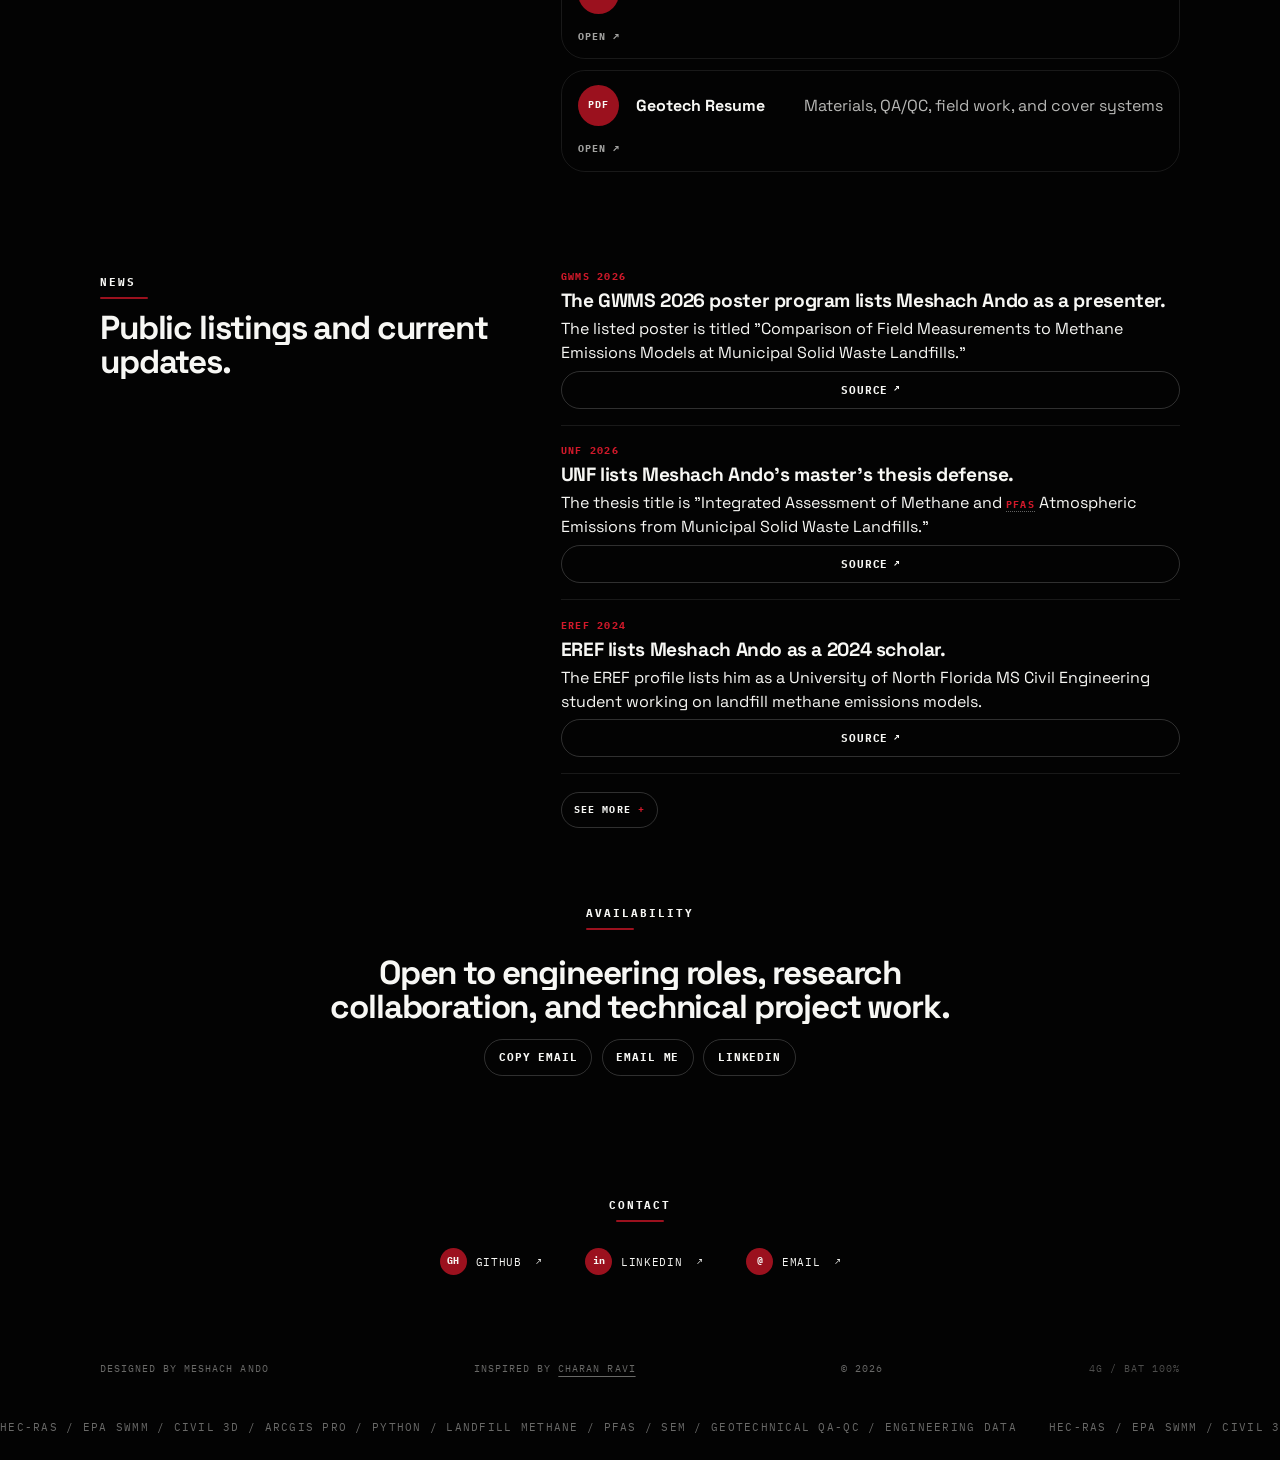
==== commit a15ea604: "Simplify gallery and expertise image cards" ====
--- a/index.html
+++ b/index.html
@@ -17,7 +17,7 @@
   <link rel="icon" href="assets/icons/site-icon.svg" type="image/svg+xml">
   <link rel="manifest" href="site.webmanifest">
   <link rel="preload" as="image" href="assets/images/profile/linkedin_profile.jpg">
-  <link rel="stylesheet" href="assets/css/style.css?v=20260614s">
+  <link rel="stylesheet" href="assets/css/style.css?v=20260614t">
   <script type="application/ld+json">
     {
       "@context": "https://schema.org",
@@ -292,6 +292,6 @@
 
   <a class="back-top" href="#main" aria-label="Back to top">Top</a>
 
-  <script src="assets/js/main.js?v=20260614s"></script>
+  <script src="assets/js/main.js?v=20260614t"></script>
 </body>
 </html>
--- a/assets/css/style.css
+++ b/assets/css/style.css
@@ -1090,12 +1090,7 @@
   color: var(--white);
   border-radius: var(--radius);
   isolation: isolate;
-  background:
-    linear-gradient(135deg, rgba(255, 255, 255, 0.1), transparent 34%),
-    rgba(255, 255, 255, 0.035);
-  outline: 1px solid rgba(255, 255, 255, 0.1);
-  backdrop-filter: blur(14px) saturate(122%);
-  -webkit-backdrop-filter: blur(14px) saturate(122%);
+  background: #050505;
 }
 
 .path-card::before,
@@ -1141,12 +1136,12 @@
   width: 100%;
   height: 100%;
   object-fit: cover;
-  filter: grayscale(0.72) brightness(0.58) contrast(1.06);
+  filter: grayscale(0.78) brightness(0.62) contrast(1.06);
   transition: filter 160ms ease, transform 220ms ease;
 }
 
 .path-card:hover img {
-  filter: grayscale(0.42) brightness(0.68) contrast(1.07);
+  filter: grayscale(0.55) brightness(0.72) contrast(1.07);
   transform: scale(1.02);
 }
 
@@ -1157,10 +1152,7 @@
   z-index: 0;
   background:
     linear-gradient(90deg, rgba(174, 16, 28, 0.64) 0 2px, transparent 2px),
-    radial-gradient(circle at 18% 10%, rgba(255, 255, 255, 0.16), transparent 30%),
-    linear-gradient(180deg, rgba(0, 0, 0, 0.08), rgba(0, 0, 0, 0.7) 82%);
-  backdrop-filter: blur(1.5px);
-  -webkit-backdrop-filter: blur(1.5px);
+    linear-gradient(180deg, rgba(0, 0, 0, 0.02), rgba(0, 0, 0, 0.72) 84%);
 }
 
 .path-card span,
@@ -1441,10 +1433,7 @@
   overflow: hidden;
   border-radius: var(--radius);
   isolation: isolate;
-  background: rgba(255, 255, 255, 0.035);
-  outline: 1px solid rgba(255, 255, 255, 0.08);
-  backdrop-filter: blur(14px) saturate(112%);
-  -webkit-backdrop-filter: blur(14px) saturate(112%);
+  background: #050505;
 }
 
 .gallery-grid img {
@@ -1452,13 +1441,13 @@
   height: 100%;
   min-height: 13rem;
   object-fit: cover;
-  filter: grayscale(0.58) brightness(0.72) contrast(1.08);
+  filter: grayscale(0.72) brightness(0.72) contrast(1.08);
   clip-path: inset(var(--image-mask, 0%) 0 0 0 round var(--radius));
   transition: filter 160ms ease, transform 220ms ease;
 }
 
 .gallery-grid figure:hover img {
-  filter: grayscale(0.28) brightness(0.82) contrast(1.08);
+  filter: grayscale(0.55) brightness(0.82) contrast(1.08);
   transform: scale(1.025);
 }
 
@@ -1467,18 +1456,12 @@
   position: absolute;
   inset: 0;
   z-index: 0;
-  background:
-    linear-gradient(180deg, transparent 38%, rgba(0, 0, 0, 0.48)),
-    radial-gradient(circle at 80% 10%, rgba(255, 255, 255, 0.12), transparent 22%);
-  backdrop-filter: blur(1px);
-  -webkit-backdrop-filter: blur(1px);
+  background: linear-gradient(180deg, transparent 46%, rgba(0, 0, 0, 0.66));
   pointer-events: none;
 }
 
 .gallery-grid figure:hover::after {
-  background:
-    linear-gradient(180deg, transparent 38%, rgba(0, 0, 0, 0.46)),
-    radial-gradient(circle at 80% 10%, rgba(174, 16, 28, 0.18), transparent 24%);
+  background: linear-gradient(180deg, transparent 46%, rgba(0, 0, 0, 0.58));
 }
 
 .gallery-grid figcaption {
@@ -1488,10 +1471,9 @@
   z-index: 1;
   border-radius: 999px;
   padding: 0.42rem 0.62rem;
-  background: rgba(255, 255, 255, 0.1);
-  color: var(--white);
-  backdrop-filter: blur(18px) saturate(130%);
-  -webkit-backdrop-filter: blur(18px) saturate(130%);
+  background: rgba(0, 0, 0, 0.72);
+  color: var(--white);
+  border-left: 2px solid var(--red);
   font-family: var(--mono);
   font-size: 0.62rem;
   font-weight: 800;
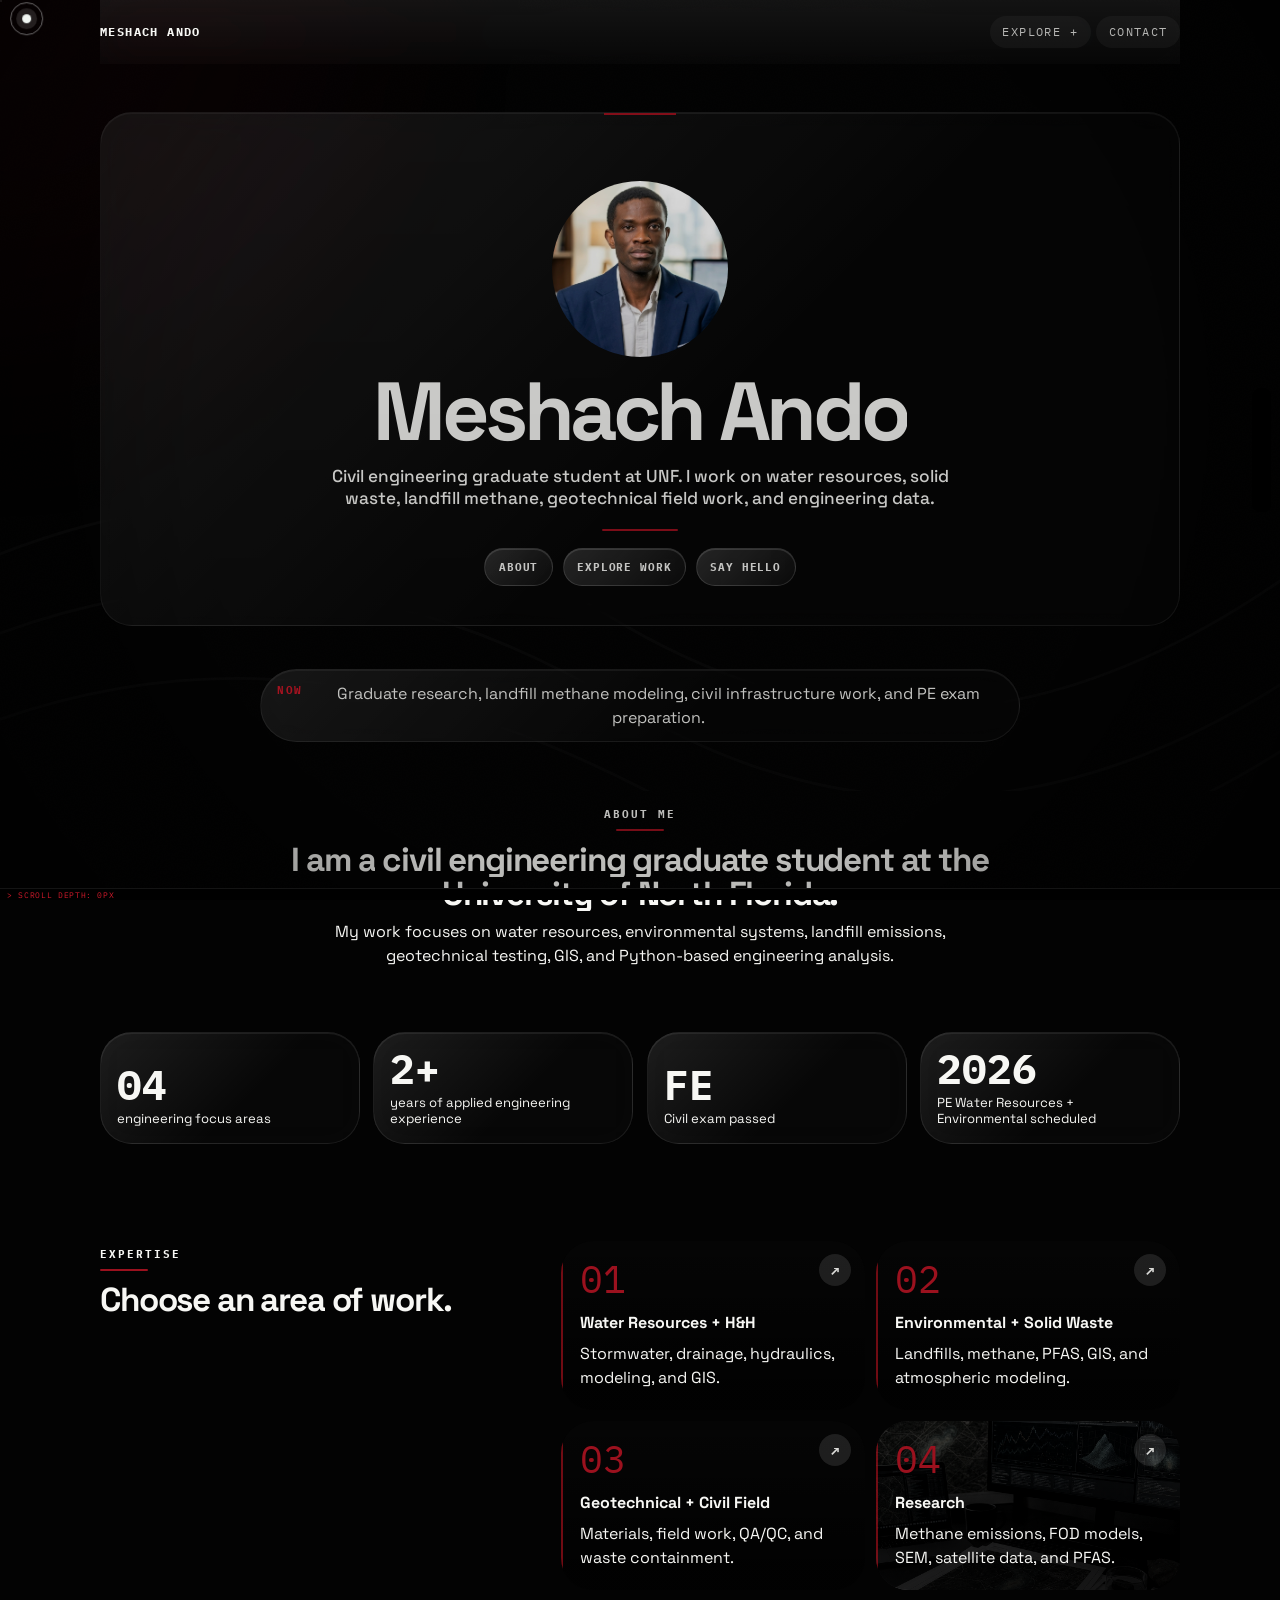
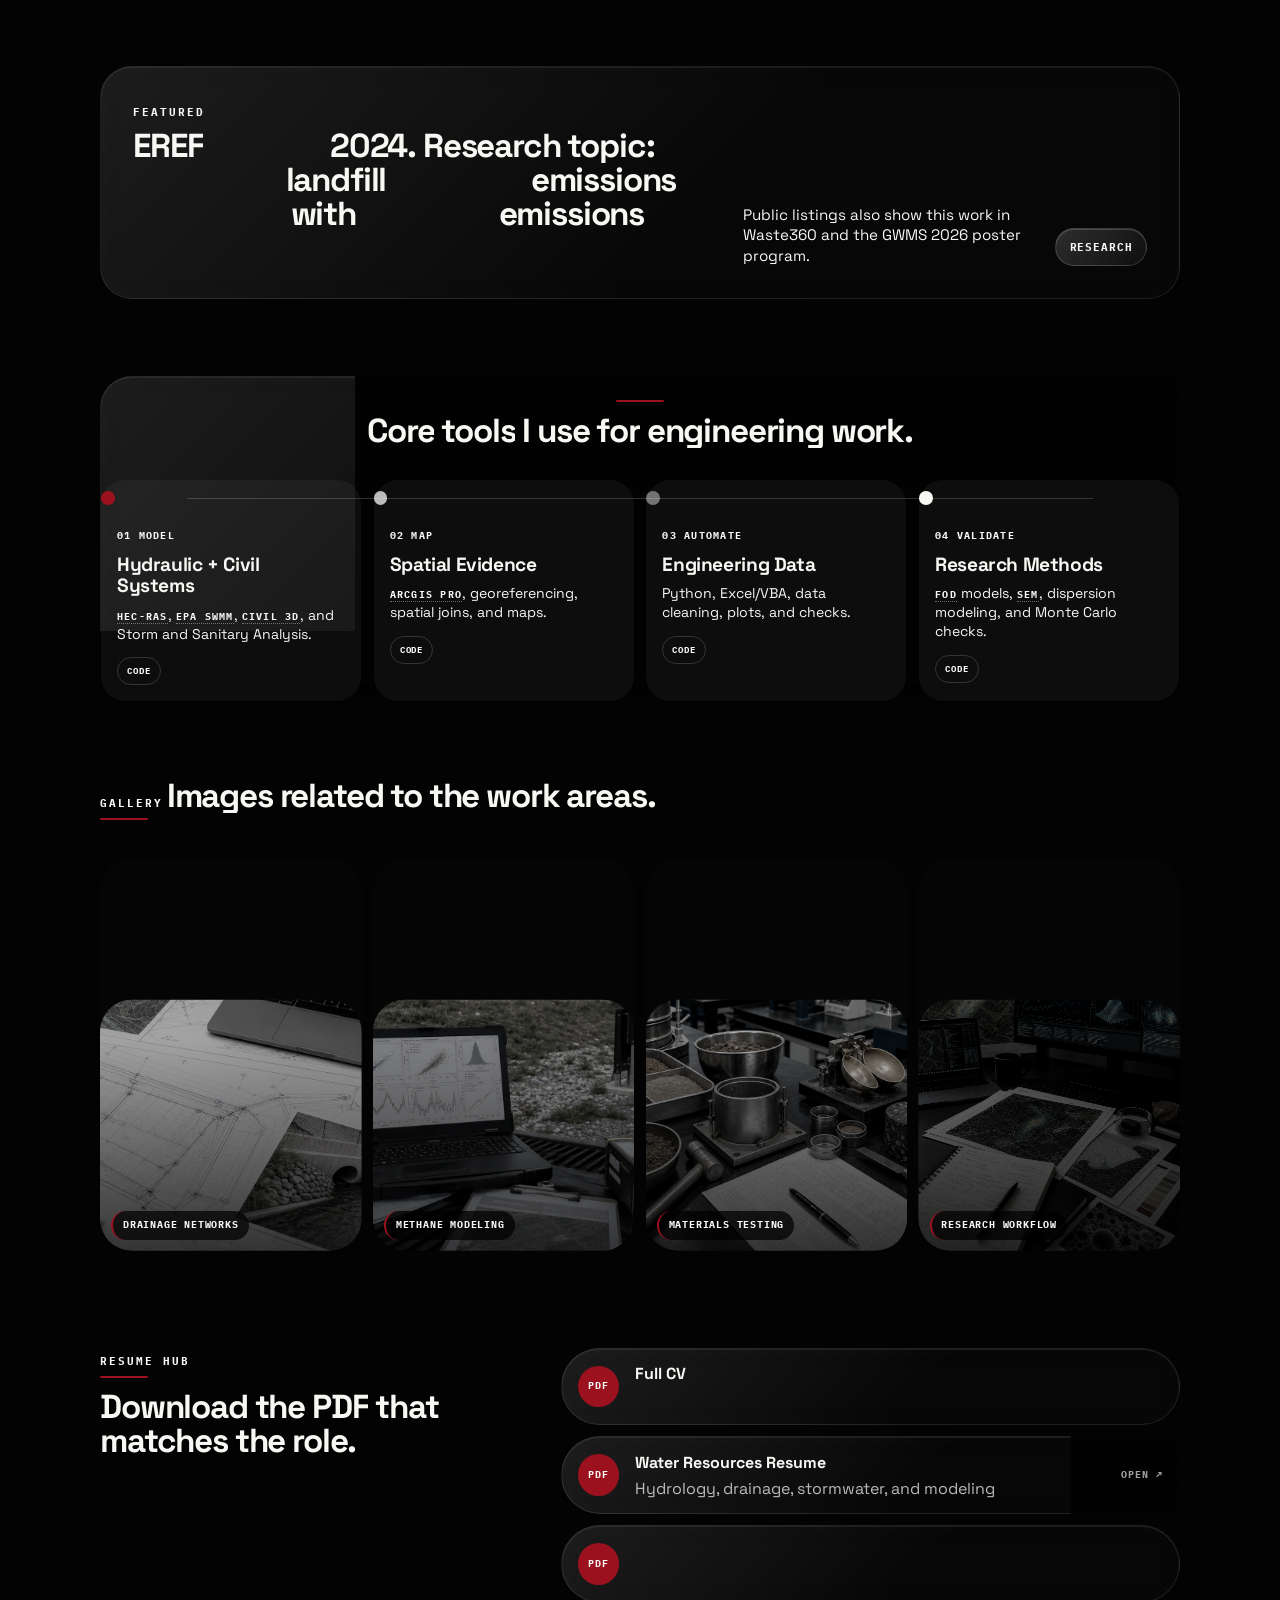
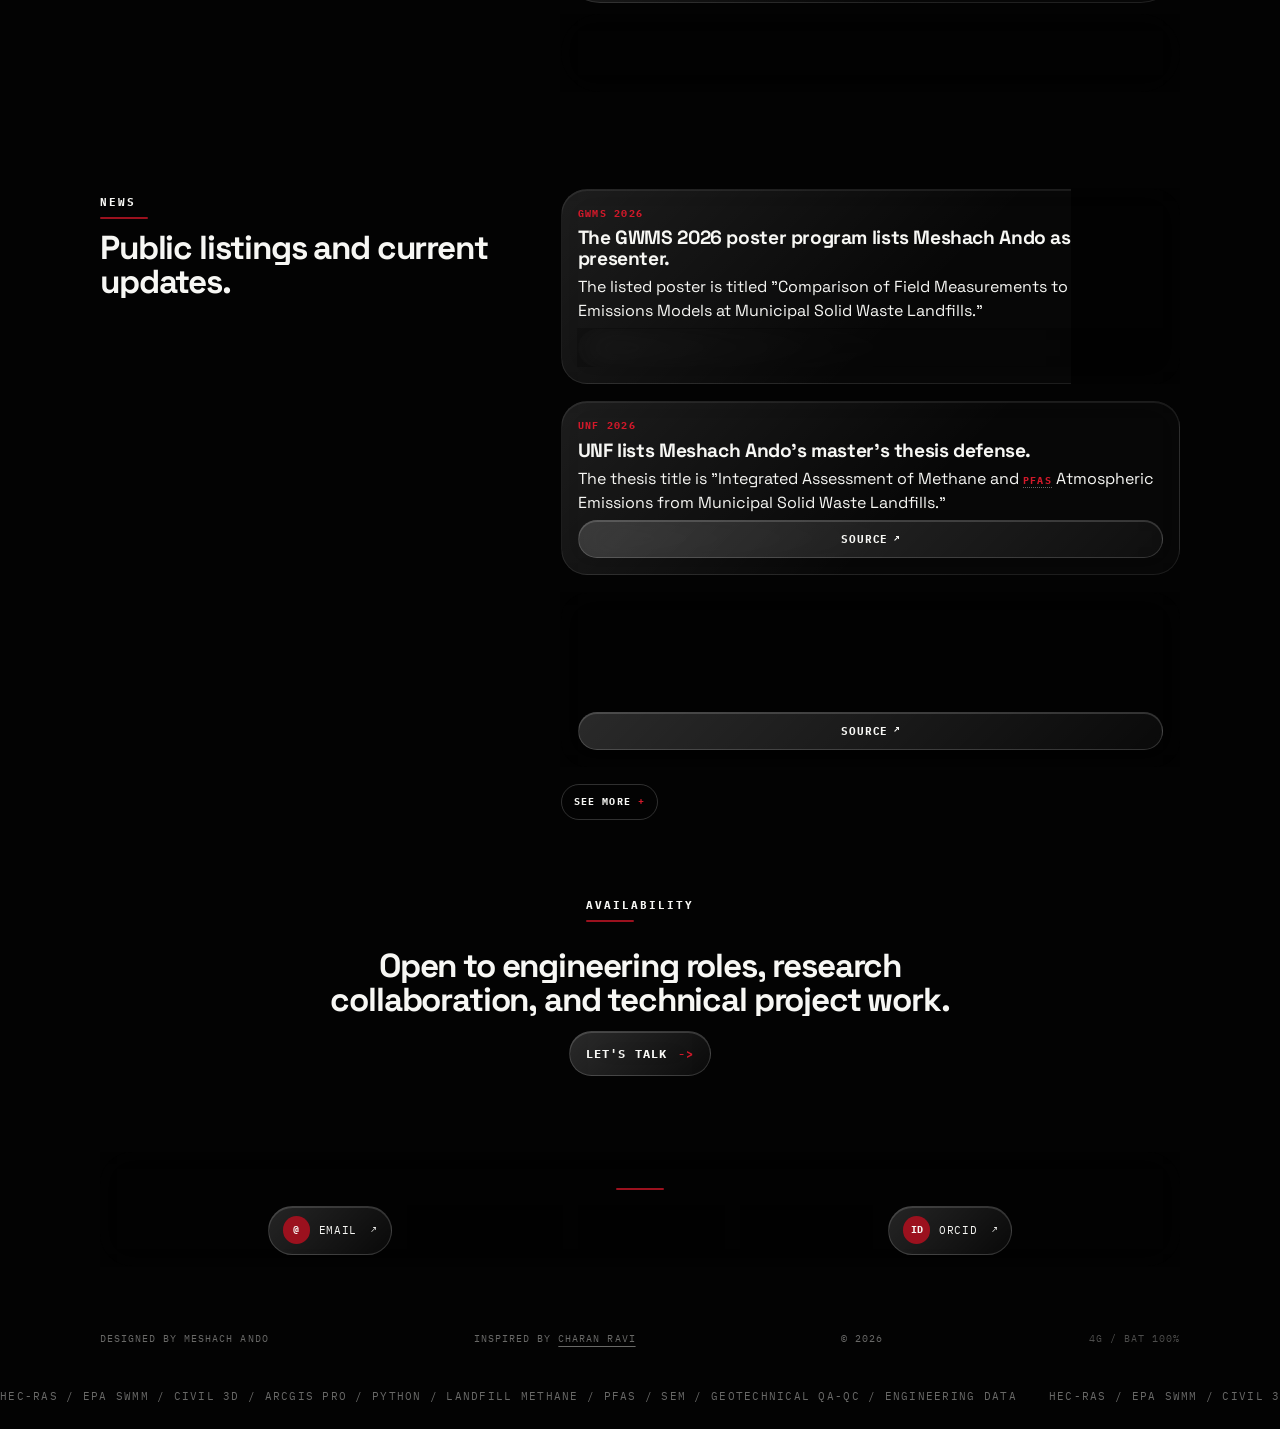
==== commit b932da3b: "Polish glass UI and navigation behavior" ====
--- a/index.html
+++ b/index.html
@@ -17,7 +17,7 @@
   <link rel="icon" href="assets/icons/site-icon.svg" type="image/svg+xml">
   <link rel="manifest" href="site.webmanifest">
   <link rel="preload" as="image" href="assets/images/profile/linkedin_profile.jpg">
-  <link rel="stylesheet" href="assets/css/style.css?v=20260614t">
+  <link rel="stylesheet" href="assets/css/style.css?v=20260614x">
   <script type="application/ld+json">
     {
       "@context": "https://schema.org",
@@ -267,19 +267,18 @@
       <p class="eyebrow">Availability</p>
       <h2>Open to engineering roles, research collaboration, and technical project work.</h2>
       <div class="availability-actions">
-        <button class="button" type="button" data-copy-email data-email="meshachando.apply@gmail.com">Copy Email</button>
-        <a class="button" href="mailto:meshachando.apply@gmail.com">Email Me</a>
-        <a class="button" href="https://www.linkedin.com/in/meshachando" rel="noopener">LinkedIn</a>
-      </div>
-      <p class="copy-feedback" role="status" aria-live="polite"></p>
+        <a class="availability-arrow" href="#contact">Let&apos;s talk <span aria-hidden="true">-&gt;</span></a>
+      </div>
     </section>
 
     <section id="contact" class="contact-panel contact-home frame" data-reveal>
       <p class="eyebrow">Contact</p>
       <div class="contact-grid contact-links">
+        <a class="contact-link" href="mailto:meshachando.apply@gmail.com"><span aria-hidden="true">@</span> Email</a>
+        <a class="contact-link" href="mailto:n01592462@unf.edu"><span aria-hidden="true">U</span> UNF Email</a>
+        <a class="contact-link" href="https://www.linkedin.com/in/meshachando" rel="noopener"><span aria-hidden="true">in</span> LinkedIn</a>
         <a class="contact-link" href="https://github.com/meshando-unf" rel="noopener"><span aria-hidden="true">GH</span> GitHub</a>
-        <a class="contact-link" href="https://www.linkedin.com/in/meshachando" rel="noopener"><span aria-hidden="true">in</span> LinkedIn</a>
-        <a class="contact-link" href="mailto:meshachando.apply@gmail.com"><span aria-hidden="true">@</span> Email</a>
+        <a class="contact-link" href="https://orcid.org/0009-0002-5048-3672" rel="noopener"><span aria-hidden="true">ID</span> ORCID</a>
       </div>
     </section>
   </main>
@@ -292,6 +291,6 @@
 
   <a class="back-top" href="#main" aria-label="Back to top">Top</a>
 
-  <script src="assets/js/main.js?v=20260614t"></script>
+  <script src="assets/js/main.js?v=20260614x"></script>
 </body>
 </html>
--- a/assets/css/style.css
+++ b/assets/css/style.css
@@ -11,7 +11,10 @@
   --line: rgba(255, 255, 255, 0.09);
   --red: #9b111e;
   --red-bright: #d1192a;
-  --radius: 24px;
+  --radius: 32px;
+  --glass: rgba(255, 255, 255, 0.075);
+  --glass-strong: rgba(255, 255, 255, 0.11);
+  --glass-line: rgba(255, 255, 255, 0.16);
   --font: "Space Grotesk", "Helvetica Neue", "Segoe UI", sans-serif;
   --mono: "IBM Plex Mono", "Cascadia Mono", "Consolas", monospace;
 }
@@ -178,8 +181,9 @@
   gap: 1.25rem;
   padding: 1rem 0;
   border-bottom: 0;
-  background: rgba(0, 0, 0, 0.86);
-  backdrop-filter: blur(16px);
+  background: linear-gradient(180deg, rgba(255, 255, 255, 0.075), rgba(255, 255, 255, 0.025));
+  backdrop-filter: blur(22px) saturate(150%);
+  -webkit-backdrop-filter: blur(22px) saturate(150%);
   color: var(--white);
   font-family: var(--mono);
   font-size: 0.72rem;
@@ -207,7 +211,7 @@
   border: 0;
   border-radius: 999px;
   padding: 0.45rem 0.78rem;
-  background: transparent;
+  background: rgba(255, 255, 255, 0.055);
   color: var(--white);
   cursor: pointer;
   opacity: 0.72;
@@ -380,14 +384,19 @@
 
 .side-toc {
   position: fixed;
-  right: 0.8rem;
+  right: 0.55rem;
   top: 50%;
   z-index: 70;
   display: grid;
-  gap: 0.42rem;
+  gap: 0.5rem;
   transform: translateY(-50%);
-  opacity: 0.62;
+  border-radius: 999px;
+  padding: 0.55rem 0.35rem;
+  background: rgba(0, 0, 0, 0.26);
+  opacity: 0.48;
   pointer-events: auto;
+  backdrop-filter: blur(10px);
+  -webkit-backdrop-filter: blur(10px);
   transition: opacity 140ms ease, transform 140ms ease;
 }
 
@@ -398,30 +407,34 @@
 
 .side-toc a {
   position: relative;
-  display: flex;
+  display: grid;
+  place-items: center;
   align-items: center;
-  justify-content: flex-end;
-  gap: 0.5rem;
-  min-height: 1rem;
-  color: var(--white);
-  font-family: var(--mono);
-  font-size: 0.54rem;
+  width: 0.52rem;
+  height: 0.52rem;
+  min-height: 0;
+  overflow: hidden;
+  border-radius: 50%;
+  color: var(--white);
+  font-family: var(--mono);
+  font-size: 0;
   font-weight: 800;
-  letter-spacing: 0.1em;
+  letter-spacing: 0;
+  text-indent: 2rem;
   text-transform: uppercase;
   transform-origin: right center;
-  opacity: 0.5;
+  opacity: 0.46;
   transition: color 140ms ease, opacity 140ms ease, transform 140ms ease;
 }
 
 .side-toc a::after {
   content: "";
   width: 0.42rem;
-  height: 1px;
-  border-radius: 999px;
+  height: 0.42rem;
+  border-radius: 50%;
   background: currentColor;
   opacity: 0.8;
-  transition: width 140ms ease, background 140ms ease;
+  transition: transform 140ms ease, background 140ms ease;
 }
 
 .side-toc a:hover,
@@ -434,8 +447,8 @@
 .side-toc a:hover::after,
 .side-toc a:focus-visible::after,
 .side-toc a.is-active::after {
-  width: 1.4rem;
   background: var(--red-bright);
+  transform: scale(1.55);
 }
 
 .menu-open .side-toc {
@@ -501,6 +514,7 @@
   pointer-events: none;
   transform: translate3d(-50%, -50%, 0);
   mix-blend-mode: difference;
+  transition: width 120ms ease, background 120ms ease, border-color 120ms ease;
 }
 
 .spring-cursor::before {
@@ -509,6 +523,7 @@
   inset: 0.38rem;
   border-radius: inherit;
   background: var(--white);
+  transition: inset 120ms ease, width 120ms ease, height 120ms ease, transform 120ms ease;
 }
 
 .spring-cursor::after {
@@ -517,6 +532,24 @@
   inset: -0.38rem;
   border: 1px solid rgba(255, 255, 255, 0.42);
   border-radius: inherit;
+}
+
+.spring-cursor.is-link {
+  width: 2.15rem;
+  background: transparent;
+}
+
+.spring-cursor.is-link::before {
+  inset: auto 0.32rem 0.36rem auto;
+  width: 0.72rem;
+  height: 2px;
+  border-radius: 999px;
+  transform: rotate(45deg);
+}
+
+.spring-cursor.is-link::after {
+  inset: 0.22rem;
+  border-width: 1.5px;
 }
 
 .focus-dimmer {
@@ -597,6 +630,25 @@
   background: transparent;
 }
 
+.frame,
+.stack-panel,
+.contact-panel,
+.research-strip,
+.project-block,
+.feature-panel,
+.status-strip,
+.proof-strip article,
+.news-list article,
+.resume-list a {
+  border: 1px solid rgba(255, 255, 255, 0.085);
+  background:
+    linear-gradient(135deg, rgba(255, 255, 255, 0.105), rgba(255, 255, 255, 0.018) 58%),
+    rgba(0, 0, 0, 0.24);
+  box-shadow: inset 0 1px 0 rgba(255, 255, 255, 0.075);
+  backdrop-filter: blur(18px) saturate(145%);
+  -webkit-backdrop-filter: blur(18px) saturate(145%);
+}
+
 .home-hero,
 .chapter-hero {
   position: relative;
@@ -797,6 +849,8 @@
   gap: 0.7rem;
   max-width: 760px;
   margin: clamp(1.5rem, 4vw, 2.7rem) auto 0;
+  border-radius: 999px;
+  padding: 0.72rem 1rem;
   text-align: center;
 }
 
@@ -826,8 +880,8 @@
   gap: 0.35rem;
   min-height: 7rem;
   align-content: end;
-  padding-bottom: 0.65rem;
-  border-bottom: 1px solid var(--line);
+  border-radius: var(--radius);
+  padding: 0.95rem 1rem;
 }
 
 .proof-strip span {
@@ -974,18 +1028,23 @@
   align-items: center;
   justify-content: center;
   min-height: 2.3rem;
-  border: 1px solid rgba(255, 255, 255, 0.18);
+  border: 1px solid var(--glass-line);
   border-radius: 999px;
   padding: 0.62rem 0.85rem;
-  background: transparent;
-  color: var(--white);
+  background:
+    linear-gradient(135deg, rgba(255, 255, 255, 0.16), rgba(255, 255, 255, 0.035)),
+    rgba(0, 0, 0, 0.2);
+  color: var(--white);
+  box-shadow: inset 0 1px 0 rgba(255, 255, 255, 0.16);
+  backdrop-filter: blur(20px) saturate(155%);
+  -webkit-backdrop-filter: blur(20px) saturate(155%);
   font-family: var(--mono);
   font-size: 0.67rem;
   font-weight: 700;
   letter-spacing: 0.08em;
   text-transform: uppercase;
   cursor: pointer;
-  transition: border-color 160ms ease, background 160ms ease, color 160ms ease, transform 160ms ease;
+  transition: border-color 120ms ease, background 120ms ease, color 120ms ease, transform 120ms ease;
 }
 
 .hold-copy::before,
@@ -1187,9 +1246,8 @@
   gap: clamp(1rem, 3vw, 2rem);
   align-items: end;
   margin-top: clamp(2.8rem, 6vw, 5rem);
-  padding: clamp(1.25rem, 3vw, 2rem) 0;
-  border-top: 1px solid var(--line);
-  border-bottom: 1px solid var(--line);
+  border-radius: var(--radius);
+  padding: clamp(1.25rem, 3vw, 2rem);
 }
 
 .feature-panel h2,
@@ -1237,7 +1295,9 @@
   display: grid;
   align-content: start;
   min-height: 12rem;
-  padding: 3rem 0 0;
+  border-radius: calc(var(--radius) - 8px);
+  padding: 3rem 1rem 1rem;
+  background: rgba(255, 255, 255, 0.045);
 }
 
 .stack-node::before {
@@ -1493,13 +1553,12 @@
 .news-list article {
   display: grid;
   gap: 0.35rem;
-  padding-bottom: 1rem;
-  border-bottom: 1px solid var(--line);
+  border-radius: calc(var(--radius) - 6px);
+  padding: 1rem;
 }
 
 .news-list article:last-child {
-  border-bottom: 0;
-  padding-bottom: 0;
+  border-bottom: 1px solid rgba(255, 255, 255, 0.085);
 }
 
 .news-more {
@@ -1679,16 +1738,21 @@
   position: relative;
   display: grid;
   grid-template-columns: auto 1fr auto;
+  grid-template-areas:
+    "icon title action"
+    "icon desc action";
   align-items: center;
-  gap: 1rem;
-  border: 1px solid var(--line);
-  border-radius: var(--radius);
+  column-gap: 1rem;
+  row-gap: 0.18rem;
+  border: 1px solid rgba(255, 255, 255, 0.1);
+  border-radius: 999px;
   padding: 0.85rem 1rem;
   transition: border-color 140ms ease, background 140ms ease, transform 140ms ease;
 }
 
 .resume-list a::before {
   content: "PDF";
+  grid-area: icon;
   display: inline-grid;
   place-items: center;
   width: 2.6rem;
@@ -1703,19 +1767,29 @@
 }
 
 .resume-list span {
+  grid-area: title;
+  min-width: 0;
   color: var(--white);
   font-weight: 760;
+  white-space: nowrap;
+  overflow: hidden;
+  text-overflow: ellipsis;
 }
 
 .resume-list em {
+  grid-area: desc;
+  min-width: 0;
   color: var(--white);
   font-style: normal;
   opacity: 0.74;
-  text-align: right;
+  text-align: left;
+  line-height: 1.35;
+  overflow-wrap: anywhere;
 }
 
 .resume-list a::after {
   content: "Open \2197";
+  grid-area: action;
   color: var(--white);
   font-family: var(--mono);
   font-size: 0.62rem;
@@ -1754,6 +1828,55 @@
   flex-wrap: wrap;
   justify-content: center;
   gap: 0.6rem;
+}
+
+.availability-arrow {
+  display: inline-flex;
+  align-items: center;
+  gap: 0.65rem;
+  border: 1px solid var(--glass-line);
+  border-radius: 999px;
+  padding: 0.8rem 1rem;
+  background:
+    linear-gradient(135deg, rgba(255, 255, 255, 0.16), rgba(255, 255, 255, 0.035)),
+    rgba(0, 0, 0, 0.2);
+  color: var(--white);
+  box-shadow: inset 0 1px 0 rgba(255, 255, 255, 0.16);
+  backdrop-filter: blur(20px) saturate(155%);
+  -webkit-backdrop-filter: blur(20px) saturate(155%);
+  font-family: var(--mono);
+  font-size: 0.72rem;
+  font-weight: 800;
+  letter-spacing: 0.1em;
+  text-transform: uppercase;
+  transition: background 120ms ease, transform 120ms ease;
+}
+
+.availability-arrow span {
+  display: inline-block;
+  color: var(--red-bright);
+  animation: arrowNudge 820ms ease-in-out infinite;
+}
+
+.availability-arrow:hover,
+.availability-arrow:focus-visible {
+  background: var(--red);
+  transform: translateY(-1px);
+}
+
+.availability-arrow:hover span,
+.availability-arrow:focus-visible span {
+  color: var(--white);
+}
+
+@keyframes arrowNudge {
+  0%, 100% {
+    transform: translateX(0);
+  }
+
+  50% {
+    transform: translateX(0.32rem);
+  }
 }
 
 .copy-feedback {
@@ -1875,9 +1998,17 @@
   display: inline-flex;
   align-items: center;
   gap: 0.55rem;
+  border: 1px solid var(--glass-line);
   border-radius: 999px;
   padding: 0.62rem 0.86rem;
-  color: var(--white);
+  background:
+    linear-gradient(135deg, rgba(255, 255, 255, 0.14), rgba(255, 255, 255, 0.032)),
+    rgba(0, 0, 0, 0.18);
+  color: var(--white);
+  box-shadow: inset 0 1px 0 rgba(255, 255, 255, 0.14);
+  backdrop-filter: blur(18px) saturate(150%);
+  -webkit-backdrop-filter: blur(18px) saturate(150%);
+  transition: border-color 120ms ease, background 120ms ease, color 120ms ease, transform 120ms ease;
 }
 
 .contact-link::after,
@@ -1904,8 +2035,10 @@
 }
 
 .contact-link:hover {
+  border-color: var(--red);
   background: var(--red);
   color: var(--white);
+  transform: translateY(-1px);
 }
 
 .contact-link:hover span {
@@ -1961,38 +2094,6 @@
   opacity: 1;
   pointer-events: auto;
   transform: none;
-}
-
-.page-curtain {
-  position: fixed;
-  inset: 0;
-  z-index: 98;
-  display: none;
-  grid-template-rows: repeat(3, 1fr);
-  pointer-events: none;
-}
-
-.page-curtain span {
-  display: block;
-  background: #000;
-  transform: translateX(-101%);
-}
-
-.page-curtain.is-active span {
-  transform: translateX(0);
-  transition: transform 260ms cubic-bezier(0.76, 0, 0.24, 1);
-}
-
-.page-curtain.is-active {
-  display: grid;
-}
-
-.page-curtain span:nth-child(2) {
-  transition-delay: 45ms;
-}
-
-.page-curtain span:nth-child(3) {
-  transition-delay: 90ms;
 }
 
 .cursor-preview {
@@ -2076,30 +2177,6 @@
   }
 }
 
-.edge-back {
-  position: fixed;
-  left: 0.8rem;
-  top: var(--edge-back-y, 50%);
-  z-index: 15;
-  writing-mode: vertical-rl;
-  transform: translateY(-50%) rotate(180deg);
-  border-radius: 999px;
-  padding: 0.8rem 0.45rem;
-  color: var(--white);
-  font-family: var(--mono);
-  font-size: 0.68rem;
-  font-weight: 800;
-  letter-spacing: 0.1em;
-  opacity: 0.62;
-  text-transform: uppercase;
-}
-
-.edge-back:hover {
-  background: var(--red);
-  color: var(--white);
-  opacity: 1;
-}
-
 .matrix-mode {
   --white: #a8ff60;
   --muted: #a8ff60;
@@ -2363,7 +2440,7 @@
     min-height: 0;
     overflow: hidden;
     border-radius: 50%;
-    background: currentColor;
+    background: transparent;
     color: var(--white);
     text-indent: 2rem;
   }
@@ -2473,6 +2550,7 @@
 
   main {
     padding-top: 1rem;
+    padding-bottom: 3.5rem;
   }
 
   .home-intro {
@@ -2584,12 +2662,22 @@
 
   .resume-list a {
     grid-template-columns: auto minmax(0, 1fr);
+    grid-template-areas:
+      "icon title"
+      "icon desc"
+      "icon action";
     gap: 0.75rem;
-    padding: 0.78rem;
+    row-gap: 0.2rem;
+    padding: 0.85rem;
+    border-radius: 2rem;
+  }
+
+  .resume-list span {
+    font-size: 0.86rem;
   }
 
   .resume-list a::after {
-    grid-column: 2;
+    grid-area: action;
     justify-self: start;
   }
 
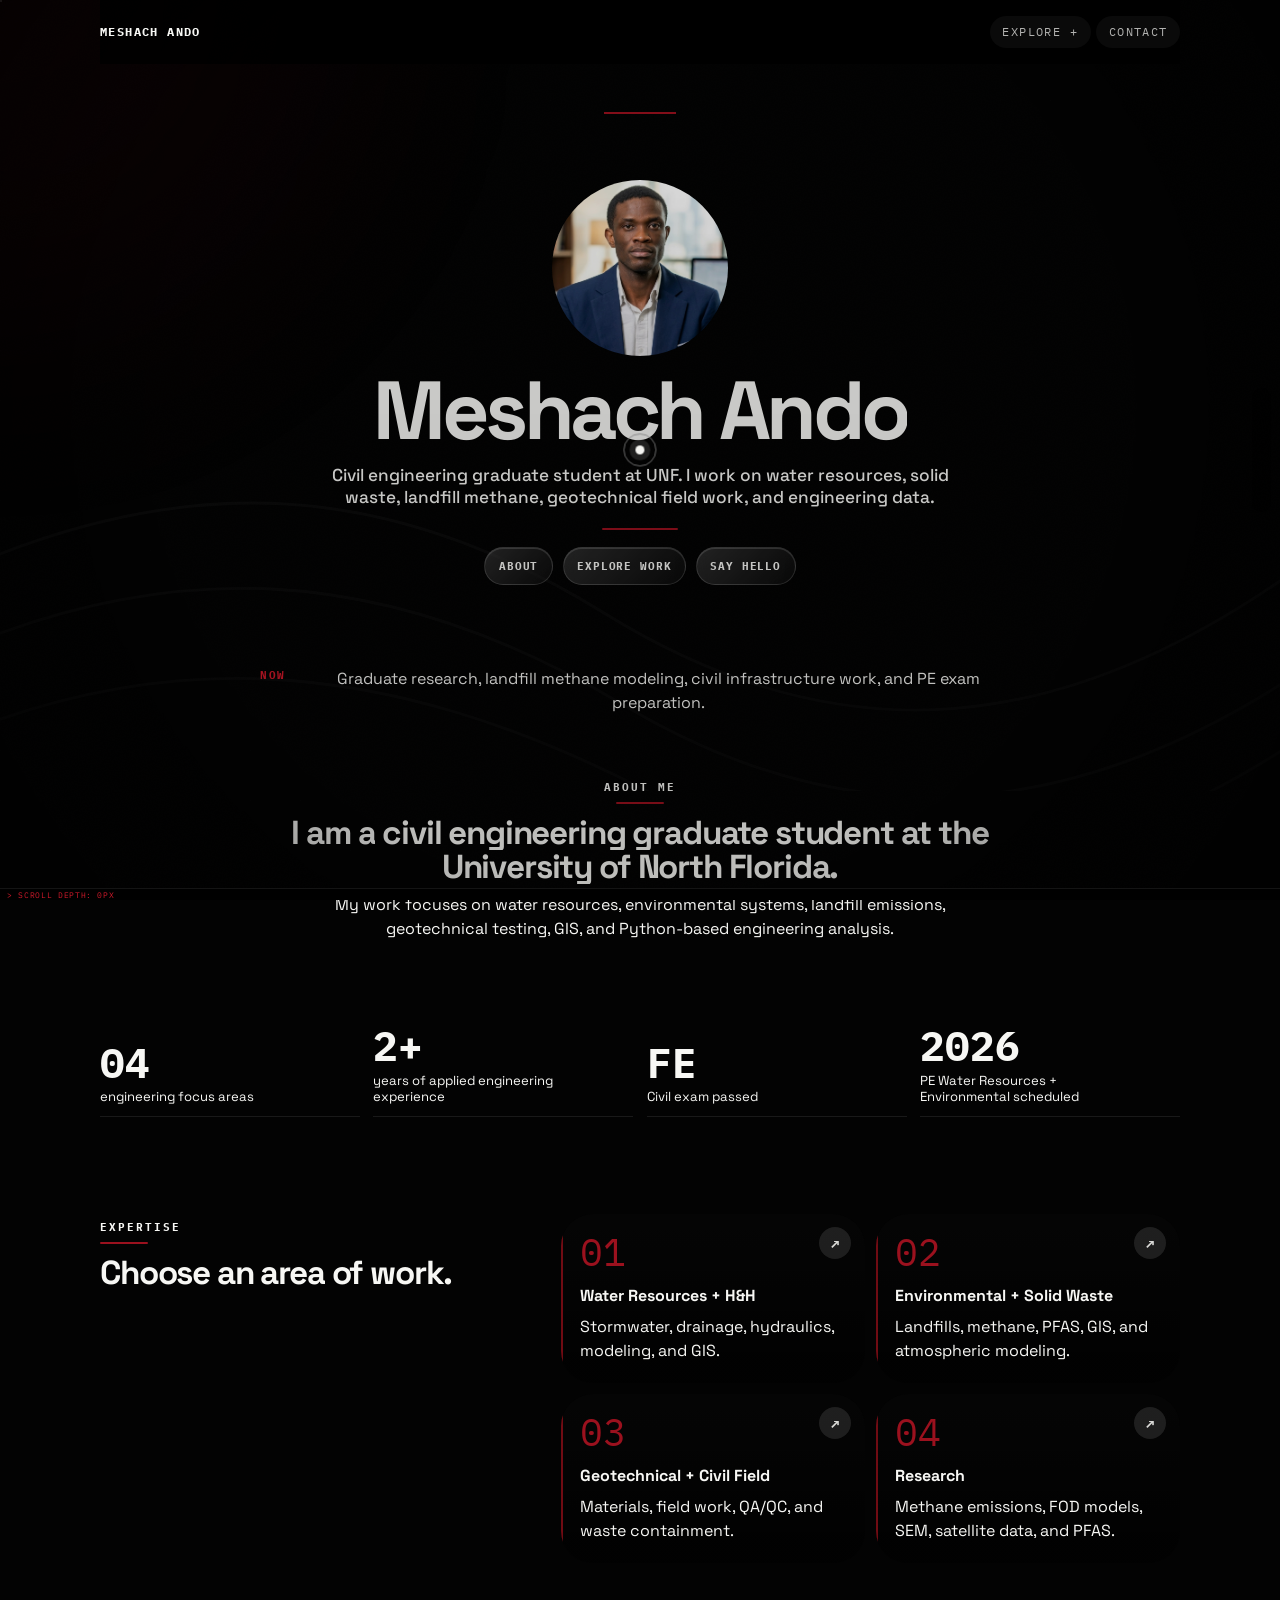
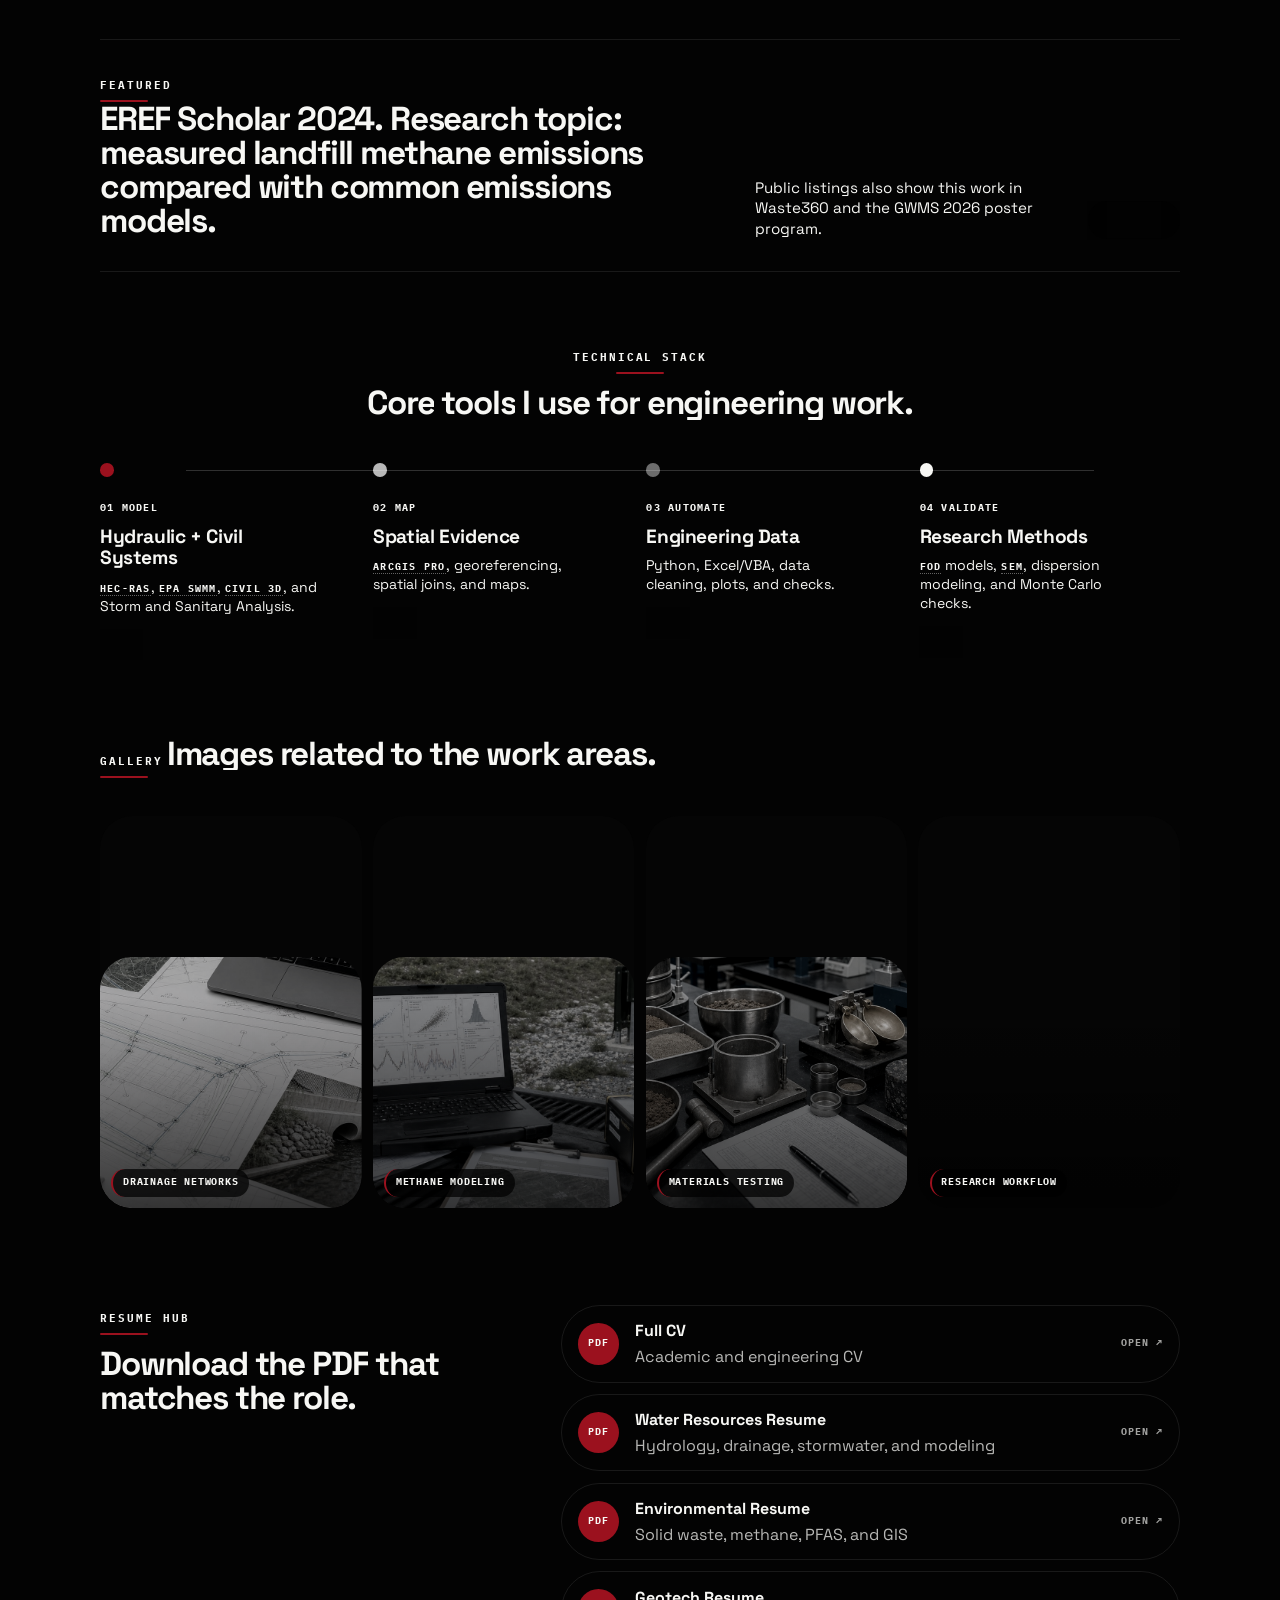
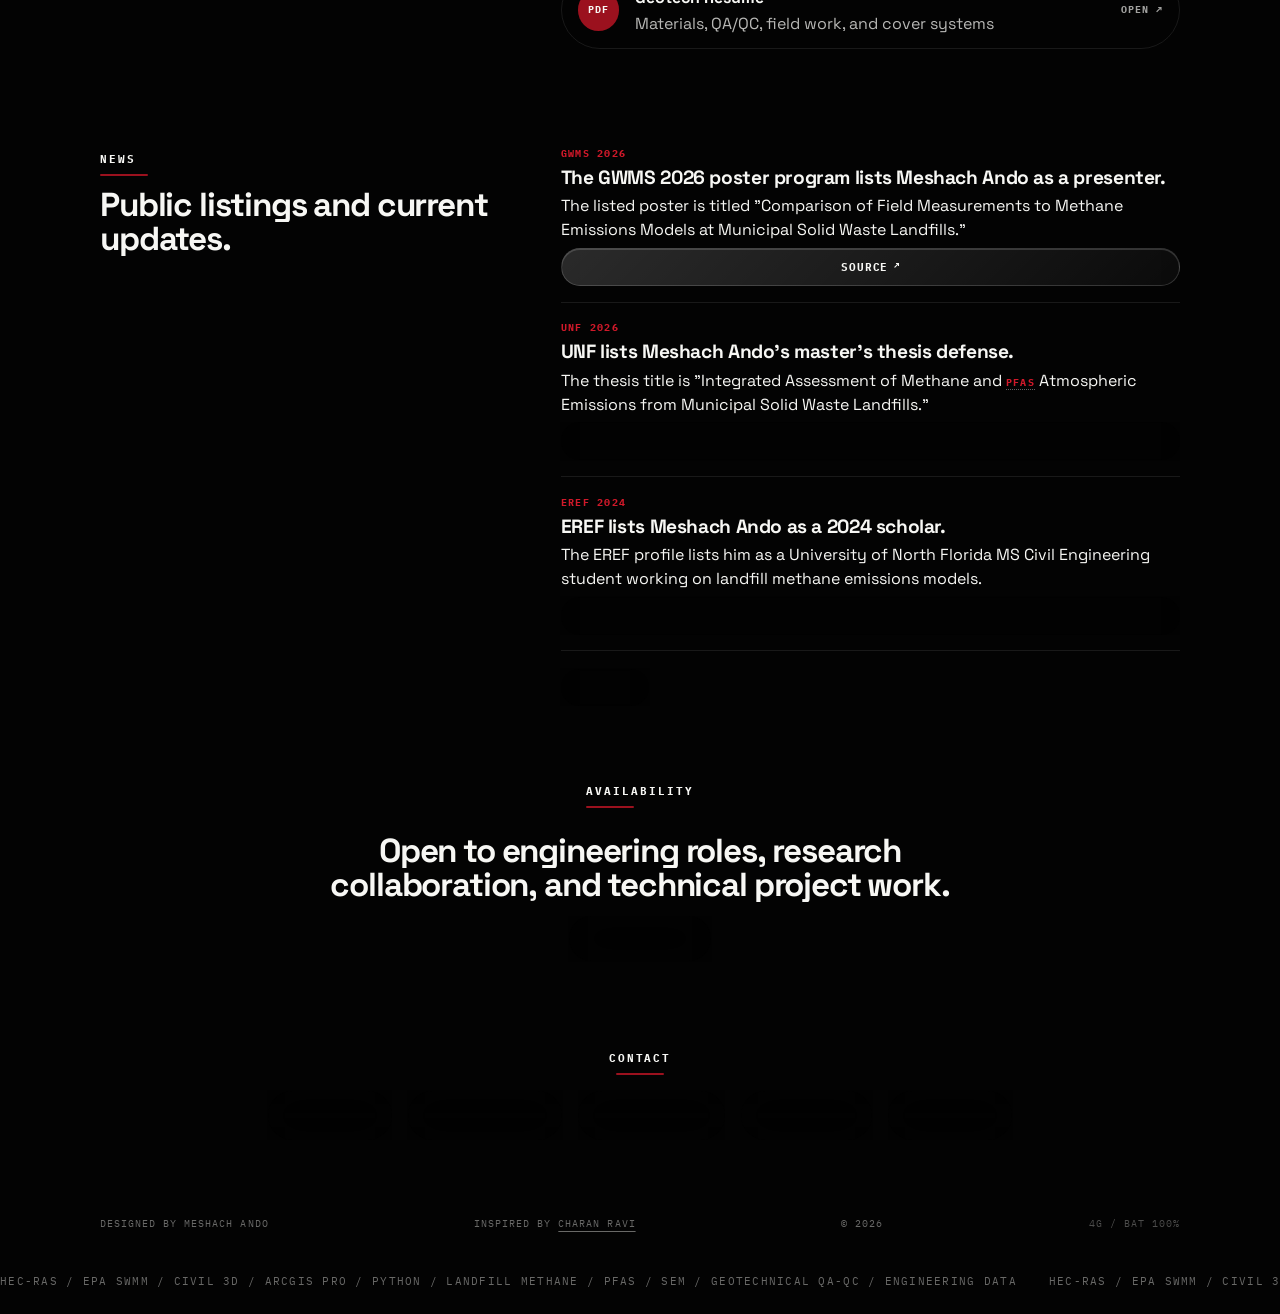
==== commit bc92af56: "Limit glass blur to interactive controls" ====
--- a/index.html
+++ b/index.html
@@ -17,7 +17,7 @@
   <link rel="icon" href="assets/icons/site-icon.svg" type="image/svg+xml">
   <link rel="manifest" href="site.webmanifest">
   <link rel="preload" as="image" href="assets/images/profile/linkedin_profile.jpg">
-  <link rel="stylesheet" href="assets/css/style.css?v=20260614x">
+  <link rel="stylesheet" href="assets/css/style.css?v=20260614y">
   <script type="application/ld+json">
     {
       "@context": "https://schema.org",
@@ -291,6 +291,6 @@
 
   <a class="back-top" href="#main" aria-label="Back to top">Top</a>
 
-  <script src="assets/js/main.js?v=20260614x"></script>
+  <script src="assets/js/main.js?v=20260614y"></script>
 </body>
 </html>
--- a/assets/css/style.css
+++ b/assets/css/style.css
@@ -181,9 +181,7 @@
   gap: 1.25rem;
   padding: 1rem 0;
   border-bottom: 0;
-  background: linear-gradient(180deg, rgba(255, 255, 255, 0.075), rgba(255, 255, 255, 0.025));
-  backdrop-filter: blur(22px) saturate(150%);
-  -webkit-backdrop-filter: blur(22px) saturate(150%);
+  background: rgba(0, 0, 0, 0.86);
   color: var(--white);
   font-family: var(--mono);
   font-size: 0.72rem;
@@ -392,11 +390,9 @@
   transform: translateY(-50%);
   border-radius: 999px;
   padding: 0.55rem 0.35rem;
-  background: rgba(0, 0, 0, 0.26);
+  background: rgba(0, 0, 0, 0.18);
   opacity: 0.48;
   pointer-events: auto;
-  backdrop-filter: blur(10px);
-  -webkit-backdrop-filter: blur(10px);
   transition: opacity 140ms ease, transform 140ms ease;
 }
 
@@ -630,25 +626,6 @@
   background: transparent;
 }
 
-.frame,
-.stack-panel,
-.contact-panel,
-.research-strip,
-.project-block,
-.feature-panel,
-.status-strip,
-.proof-strip article,
-.news-list article,
-.resume-list a {
-  border: 1px solid rgba(255, 255, 255, 0.085);
-  background:
-    linear-gradient(135deg, rgba(255, 255, 255, 0.105), rgba(255, 255, 255, 0.018) 58%),
-    rgba(0, 0, 0, 0.24);
-  box-shadow: inset 0 1px 0 rgba(255, 255, 255, 0.075);
-  backdrop-filter: blur(18px) saturate(145%);
-  -webkit-backdrop-filter: blur(18px) saturate(145%);
-}
-
 .home-hero,
 .chapter-hero {
   position: relative;
@@ -849,8 +826,6 @@
   gap: 0.7rem;
   max-width: 760px;
   margin: clamp(1.5rem, 4vw, 2.7rem) auto 0;
-  border-radius: 999px;
-  padding: 0.72rem 1rem;
   text-align: center;
 }
 
@@ -880,8 +855,8 @@
   gap: 0.35rem;
   min-height: 7rem;
   align-content: end;
-  border-radius: var(--radius);
-  padding: 0.95rem 1rem;
+  padding-bottom: 0.65rem;
+  border-bottom: 1px solid var(--line);
 }
 
 .proof-strip span {
@@ -1021,7 +996,9 @@
 }
 
 .button,
-.text-link {
+.text-link,
+.code-toggle,
+.news-more summary {
   position: relative;
   overflow: hidden;
   display: inline-flex;
@@ -1069,7 +1046,11 @@
 }
 
 .button:hover,
-.text-link:hover {
+.text-link:hover,
+.code-toggle:hover,
+.code-toggle:focus-visible,
+.news-more summary:hover,
+.news-more summary:focus-visible {
   border-color: var(--red);
   background: var(--red);
   color: var(--white);
@@ -1246,8 +1227,9 @@
   gap: clamp(1rem, 3vw, 2rem);
   align-items: end;
   margin-top: clamp(2.8rem, 6vw, 5rem);
-  border-radius: var(--radius);
-  padding: clamp(1.25rem, 3vw, 2rem);
+  padding: clamp(1.25rem, 3vw, 2rem) 0;
+  border-top: 1px solid var(--line);
+  border-bottom: 1px solid var(--line);
 }
 
 .feature-panel h2,
@@ -1295,9 +1277,8 @@
   display: grid;
   align-content: start;
   min-height: 12rem;
-  border-radius: calc(var(--radius) - 8px);
-  padding: 3rem 1rem 1rem;
-  background: rgba(255, 255, 255, 0.045);
+  padding: 3rem 0 0;
+  background: transparent;
 }
 
 .stack-node::before {
@@ -1348,22 +1329,10 @@
 .code-toggle {
   width: fit-content;
   margin-top: 0.85rem;
-  border: 1px solid rgba(255, 255, 255, 0.16);
-  border-radius: 999px;
+  min-height: 1.9rem;
   padding: 0.38rem 0.56rem;
-  background: transparent;
-  color: var(--white);
-  font-family: var(--mono);
   font-size: 0.58rem;
   font-weight: 800;
-  letter-spacing: 0.1em;
-  text-transform: uppercase;
-}
-
-.code-toggle:hover,
-.code-toggle:focus-visible {
-  border-color: var(--red);
-  background: var(--red);
 }
 
 .stack-node pre {
@@ -1553,12 +1522,13 @@
 .news-list article {
   display: grid;
   gap: 0.35rem;
-  border-radius: calc(var(--radius) - 6px);
-  padding: 1rem;
+  padding-bottom: 1rem;
+  border-bottom: 1px solid var(--line);
 }
 
 .news-list article:last-child {
-  border-bottom: 1px solid rgba(255, 255, 255, 0.085);
+  border-bottom: 0;
+  padding-bottom: 0;
 }
 
 .news-more {
@@ -1568,17 +1538,10 @@
 
 .news-more summary {
   width: fit-content;
-  border: 1px solid rgba(255, 255, 255, 0.18);
-  border-radius: 999px;
   padding: 0.58rem 0.78rem;
-  color: var(--white);
-  cursor: pointer;
-  font-family: var(--mono);
   font-size: 0.65rem;
   font-weight: 800;
-  letter-spacing: 0.1em;
   list-style: none;
-  text-transform: uppercase;
 }
 
 .news-more summary::-webkit-details-marker {
@@ -1592,12 +1555,6 @@
 
 .news-more[open] summary::after {
   content: " -";
-}
-
-.news-more summary:hover,
-.news-more summary:focus-visible {
-  border-color: var(--red);
-  background: var(--red);
 }
 
 .news-list-extra {
@@ -1744,9 +1701,10 @@
   align-items: center;
   column-gap: 1rem;
   row-gap: 0.18rem;
-  border: 1px solid rgba(255, 255, 255, 0.1);
+  border: 1px solid var(--line);
   border-radius: 999px;
   padding: 0.85rem 1rem;
+  background: transparent;
   transition: border-color 140ms ease, background 140ms ease, transform 140ms ease;
 }
 
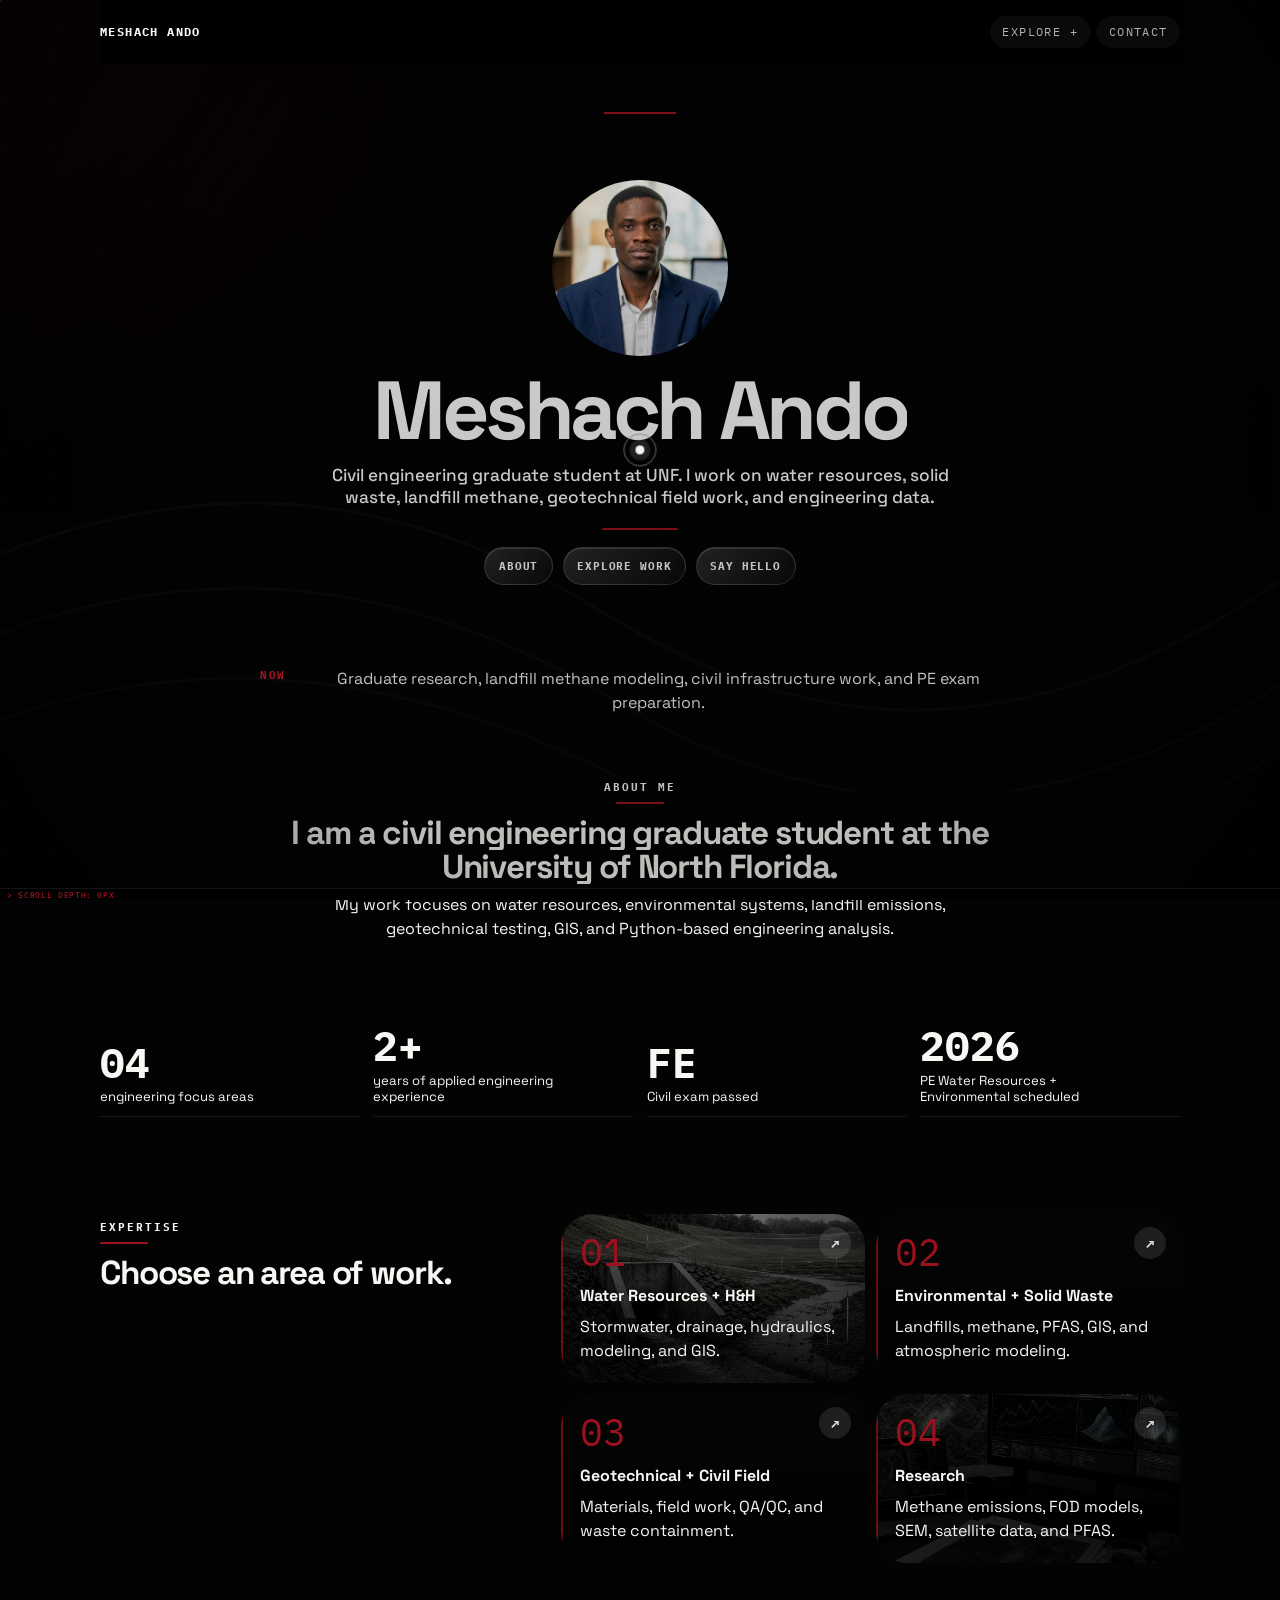
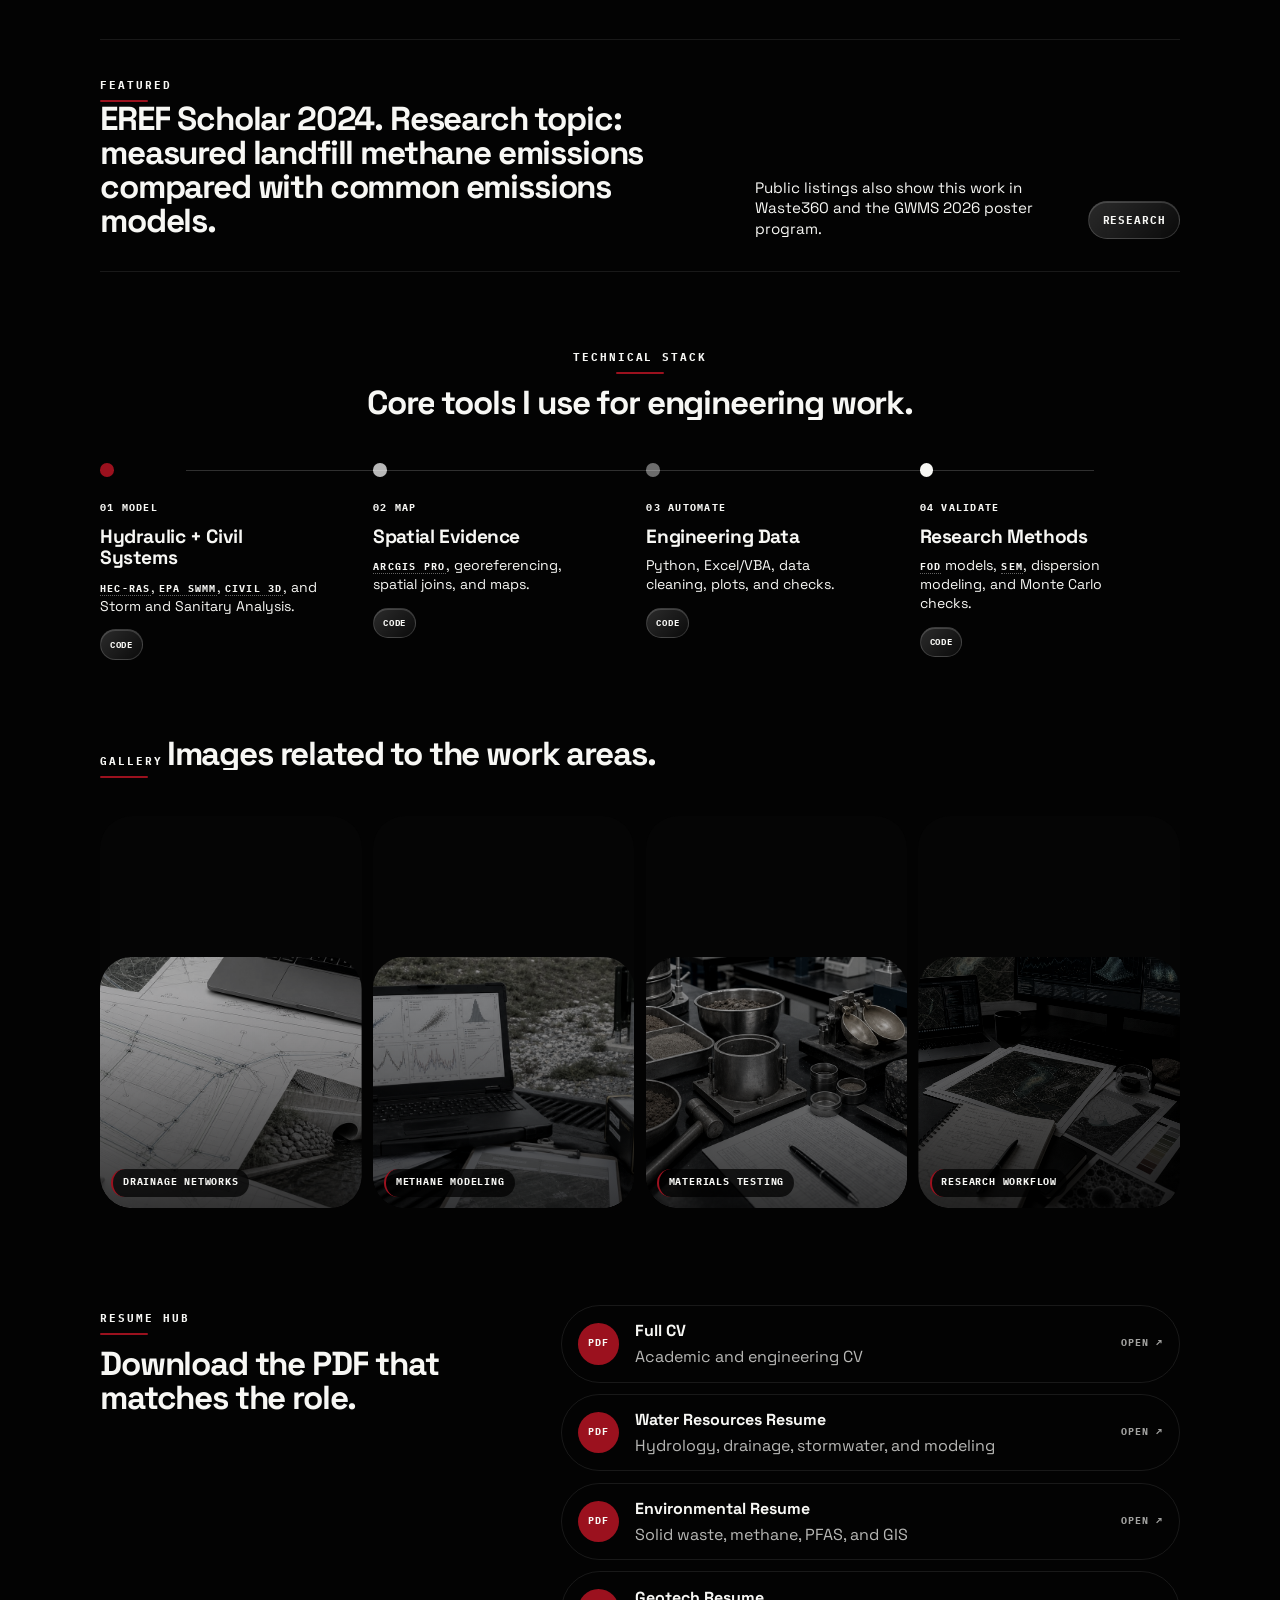
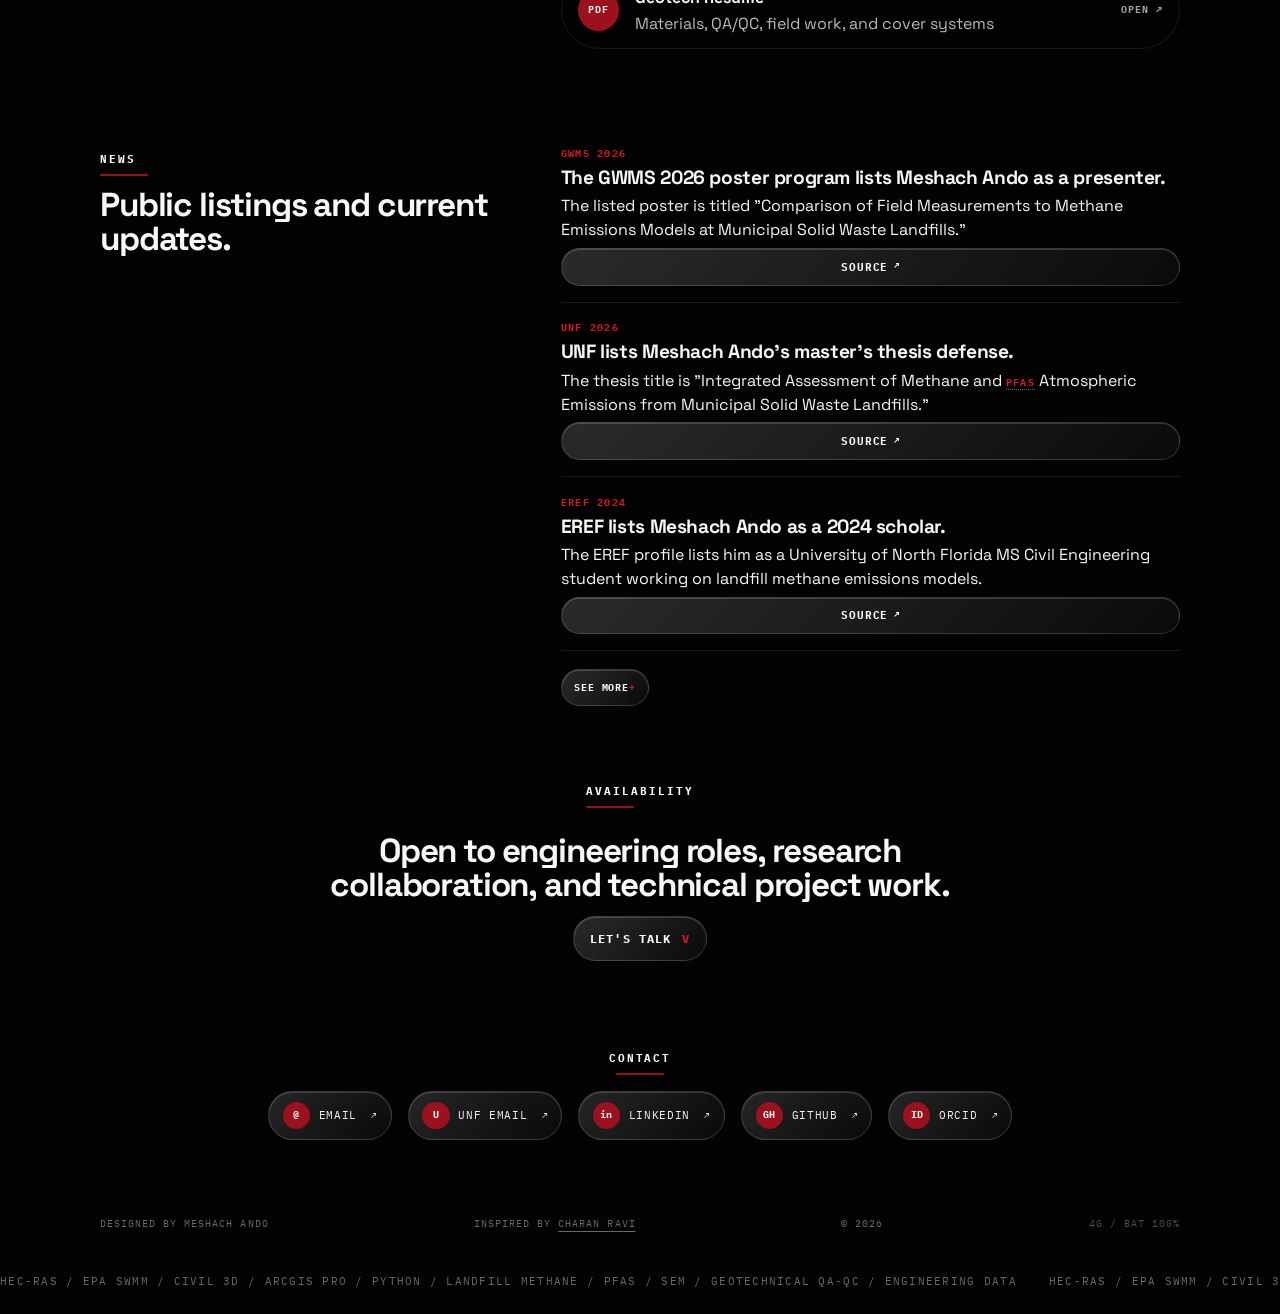
==== commit cd0fa0a4: "Point lets talk arrow downward" ====
--- a/index.html
+++ b/index.html
@@ -17,7 +17,7 @@
   <link rel="icon" href="assets/icons/site-icon.svg" type="image/svg+xml">
   <link rel="manifest" href="site.webmanifest">
   <link rel="preload" as="image" href="assets/images/profile/linkedin_profile.jpg">
-  <link rel="stylesheet" href="assets/css/style.css?v=20260614y">
+  <link rel="stylesheet" href="assets/css/style.css?v=20260614z">
   <script type="application/ld+json">
     {
       "@context": "https://schema.org",
@@ -267,7 +267,7 @@
       <p class="eyebrow">Availability</p>
       <h2>Open to engineering roles, research collaboration, and technical project work.</h2>
       <div class="availability-actions">
-        <a class="availability-arrow" href="#contact">Let&apos;s talk <span aria-hidden="true">-&gt;</span></a>
+        <a class="availability-arrow" href="#contact">Let&apos;s talk <span aria-hidden="true">V</span></a>
       </div>
     </section>
 
@@ -291,6 +291,6 @@
 
   <a class="back-top" href="#main" aria-label="Back to top">Top</a>
 
-  <script src="assets/js/main.js?v=20260614y"></script>
+  <script src="assets/js/main.js?v=20260614z"></script>
 </body>
 </html>
--- a/assets/css/style.css
+++ b/assets/css/style.css
@@ -1833,7 +1833,7 @@
   }
 
   50% {
-    transform: translateX(0.32rem);
+    transform: translateY(0.22rem);
   }
 }
 
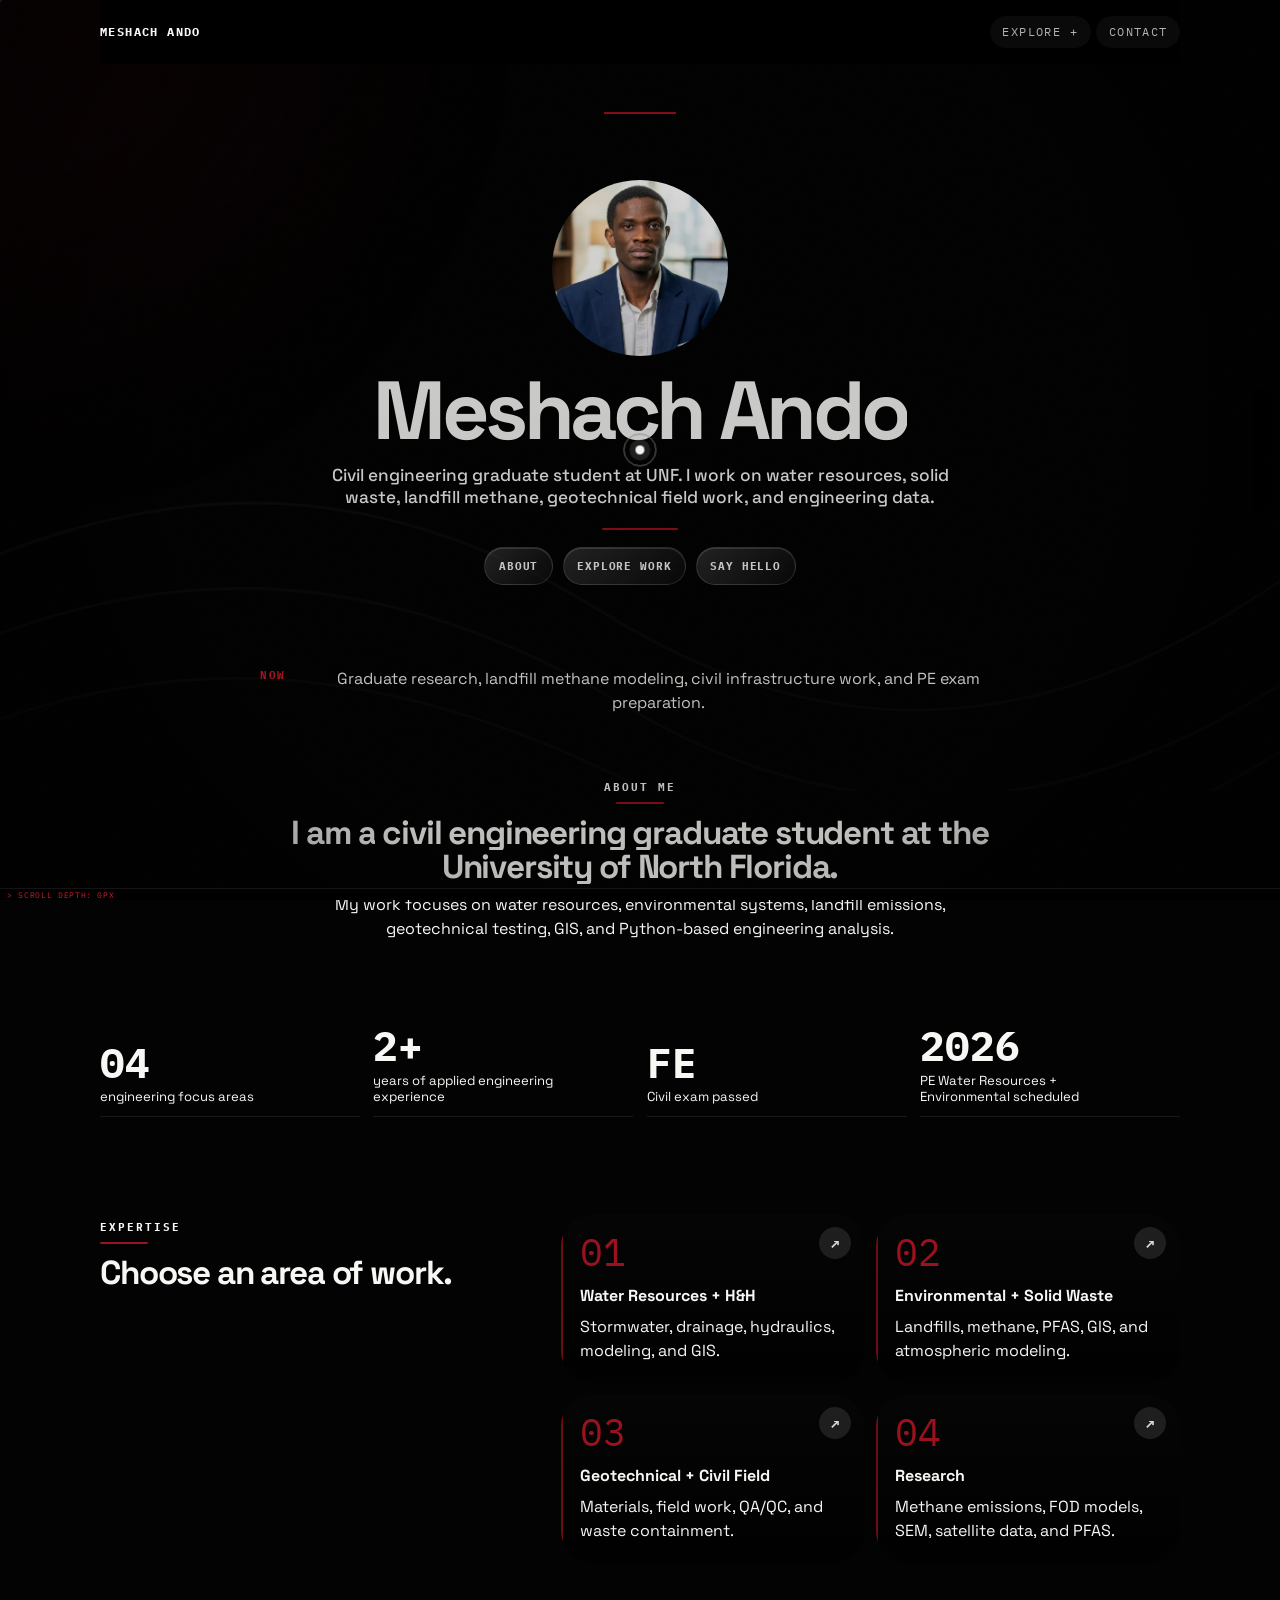
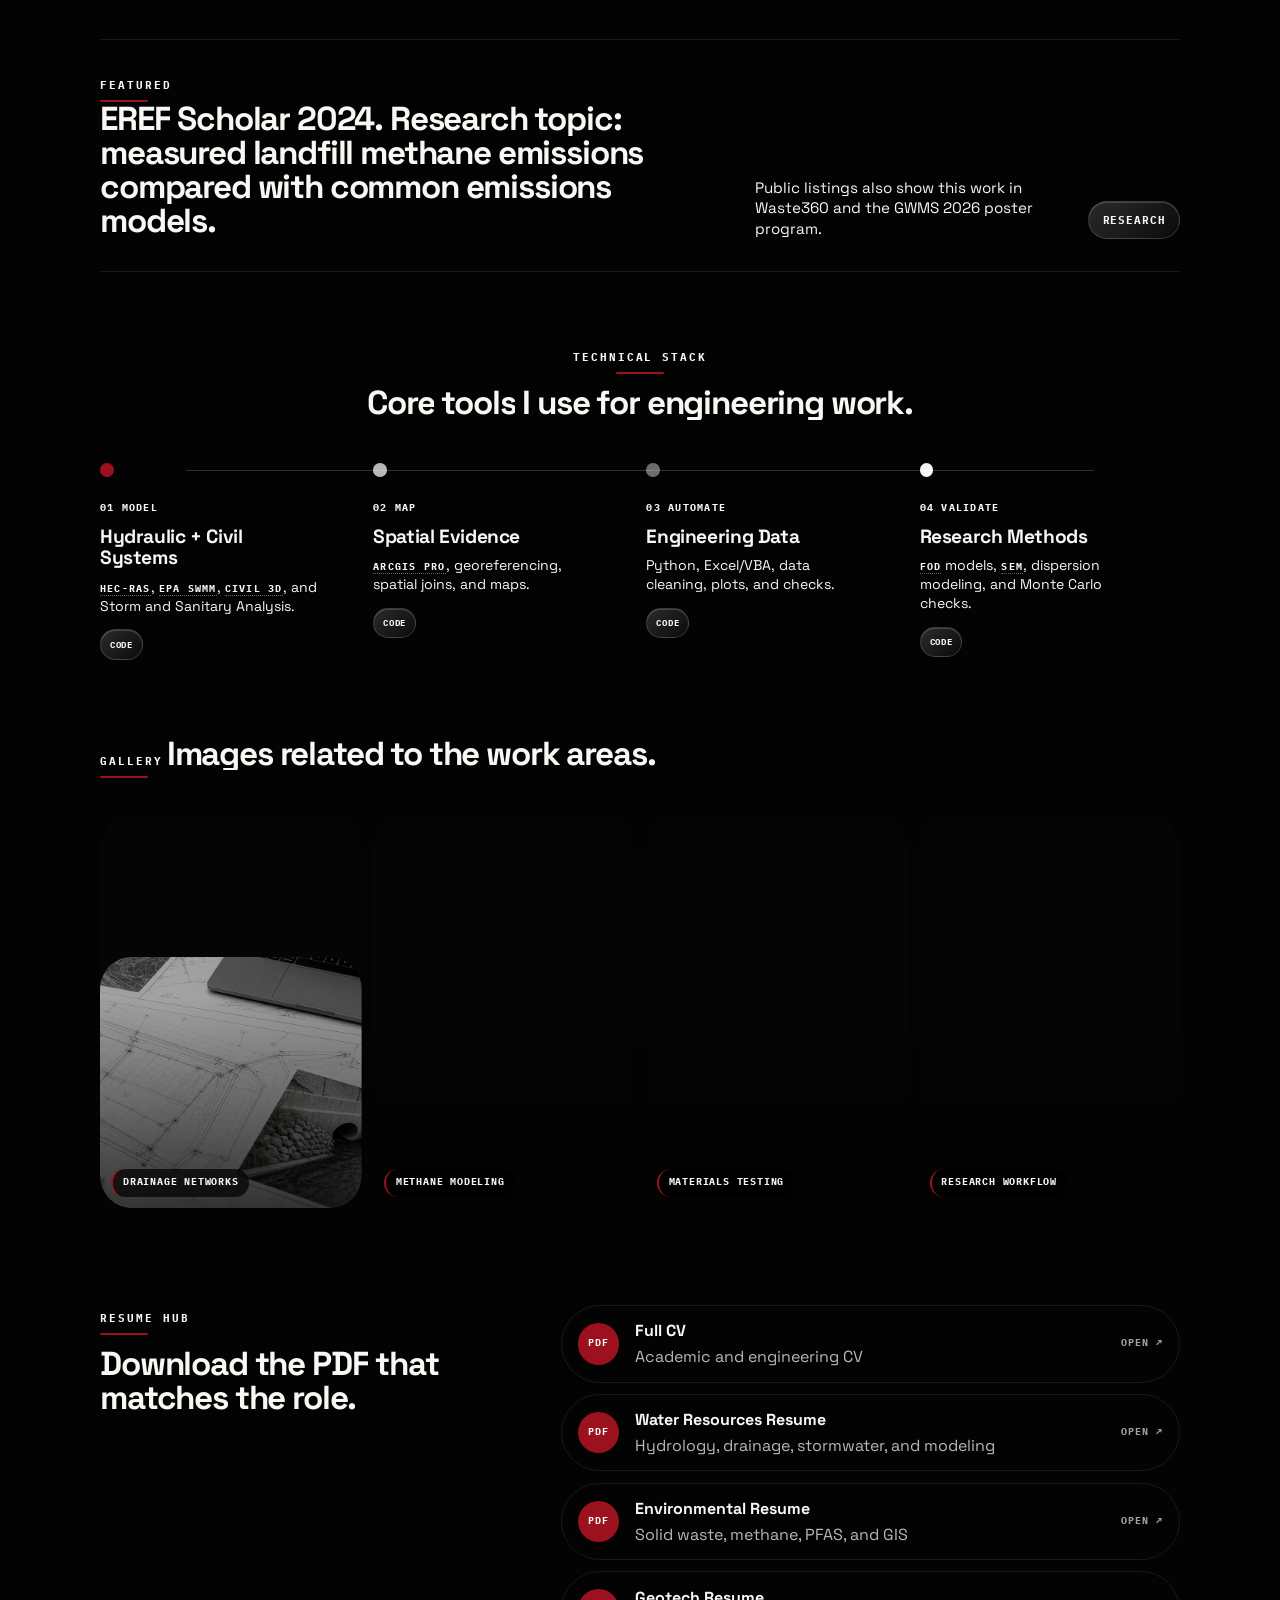
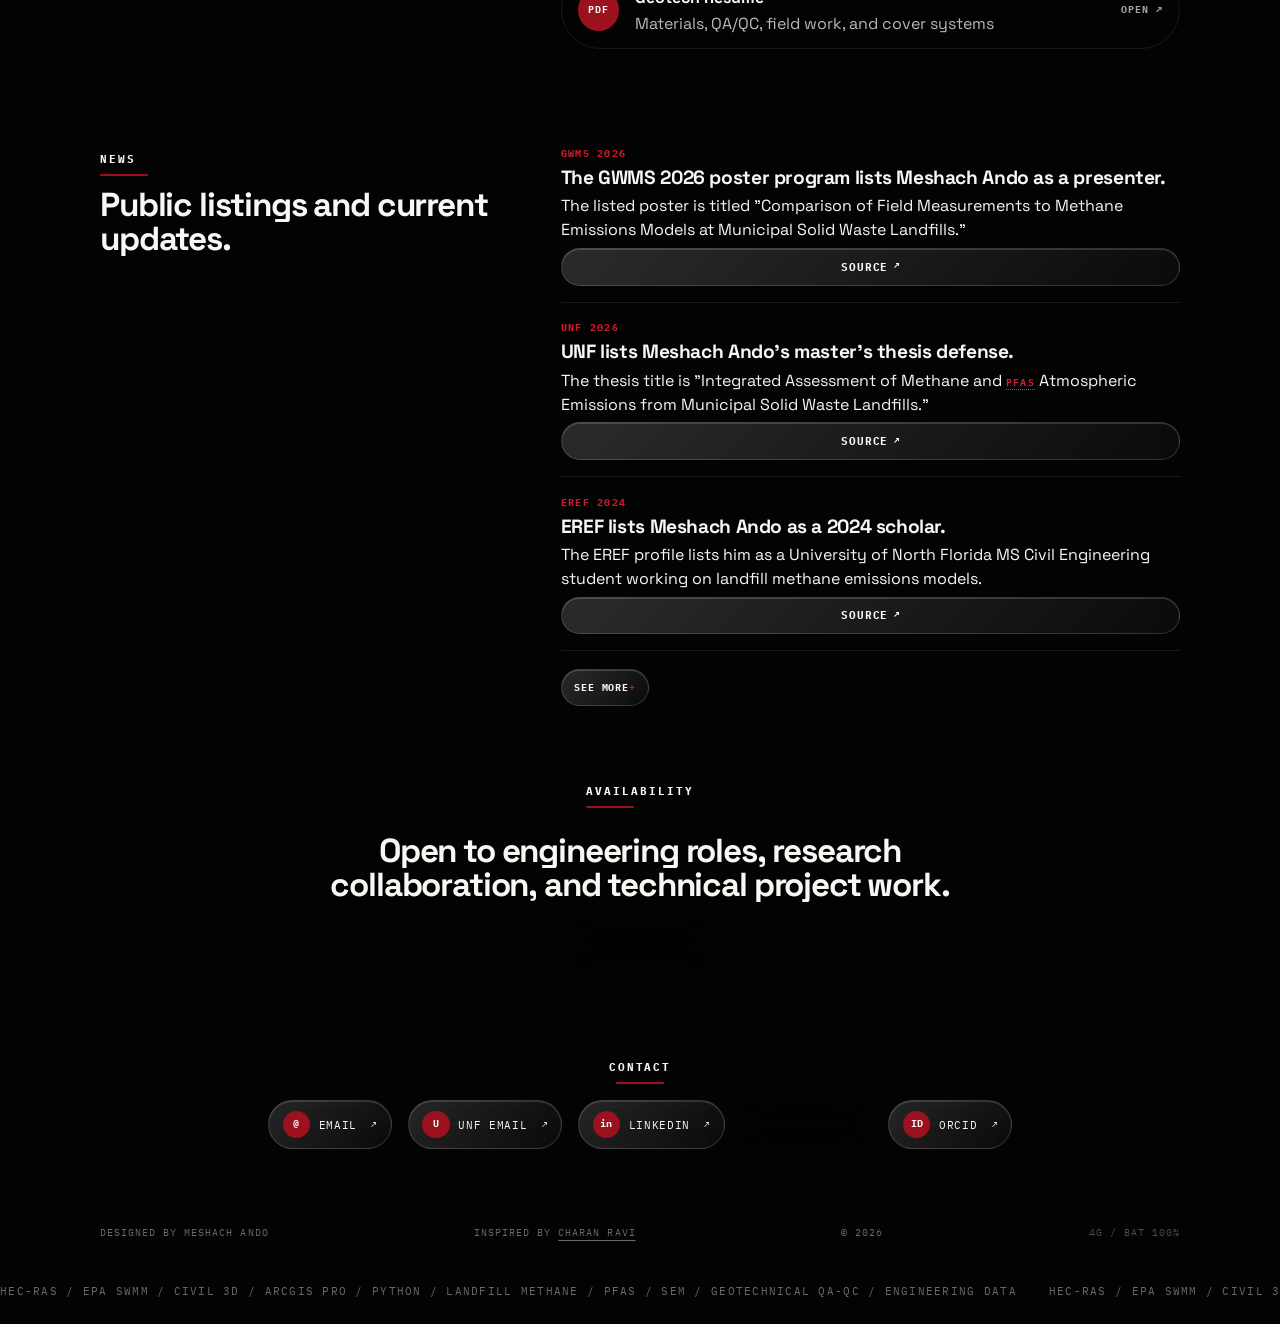
==== commit 61a918b6: "Use stacked down chevrons for lets talk" ====
--- a/index.html
+++ b/index.html
@@ -17,7 +17,7 @@
   <link rel="icon" href="assets/icons/site-icon.svg" type="image/svg+xml">
   <link rel="manifest" href="site.webmanifest">
   <link rel="preload" as="image" href="assets/images/profile/linkedin_profile.jpg">
-  <link rel="stylesheet" href="assets/css/style.css?v=20260614z">
+  <link rel="stylesheet" href="assets/css/style.css?v=20260614aa">
   <script type="application/ld+json">
     {
       "@context": "https://schema.org",
@@ -267,7 +267,7 @@
       <p class="eyebrow">Availability</p>
       <h2>Open to engineering roles, research collaboration, and technical project work.</h2>
       <div class="availability-actions">
-        <a class="availability-arrow" href="#contact">Let&apos;s talk <span aria-hidden="true">V</span></a>
+        <a class="availability-arrow" href="#contact">Let&apos;s talk <span class="chevron-stack" aria-hidden="true"><i></i><i></i><i></i></span></a>
       </div>
     </section>
 
@@ -291,6 +291,6 @@
 
   <a class="back-top" href="#main" aria-label="Back to top">Top</a>
 
-  <script src="assets/js/main.js?v=20260614z"></script>
+  <script src="assets/js/main.js?v=20260614aa"></script>
 </body>
 </html>
--- a/assets/css/style.css
+++ b/assets/css/style.css
@@ -1810,10 +1810,29 @@
   transition: background 120ms ease, transform 120ms ease;
 }
 
-.availability-arrow span {
-  display: inline-block;
+.availability-arrow .chevron-stack {
+  display: inline-grid;
+  gap: 0.05rem;
+  width: 0.75rem;
   color: var(--red-bright);
   animation: arrowNudge 820ms ease-in-out infinite;
+}
+
+.availability-arrow .chevron-stack i {
+  display: block;
+  width: 0.52rem;
+  height: 0.52rem;
+  border-right: 2px solid currentColor;
+  border-bottom: 2px solid currentColor;
+  transform: rotate(45deg);
+}
+
+.availability-arrow .chevron-stack i:nth-child(2) {
+  opacity: 0.72;
+}
+
+.availability-arrow .chevron-stack i:nth-child(3) {
+  opacity: 0.45;
 }
 
 .availability-arrow:hover,
@@ -1822,14 +1841,14 @@
   transform: translateY(-1px);
 }
 
-.availability-arrow:hover span,
-.availability-arrow:focus-visible span {
+.availability-arrow:hover .chevron-stack,
+.availability-arrow:focus-visible .chevron-stack {
   color: var(--white);
 }
 
 @keyframes arrowNudge {
   0%, 100% {
-    transform: translateX(0);
+    transform: translateY(-0.05rem);
   }
 
   50% {
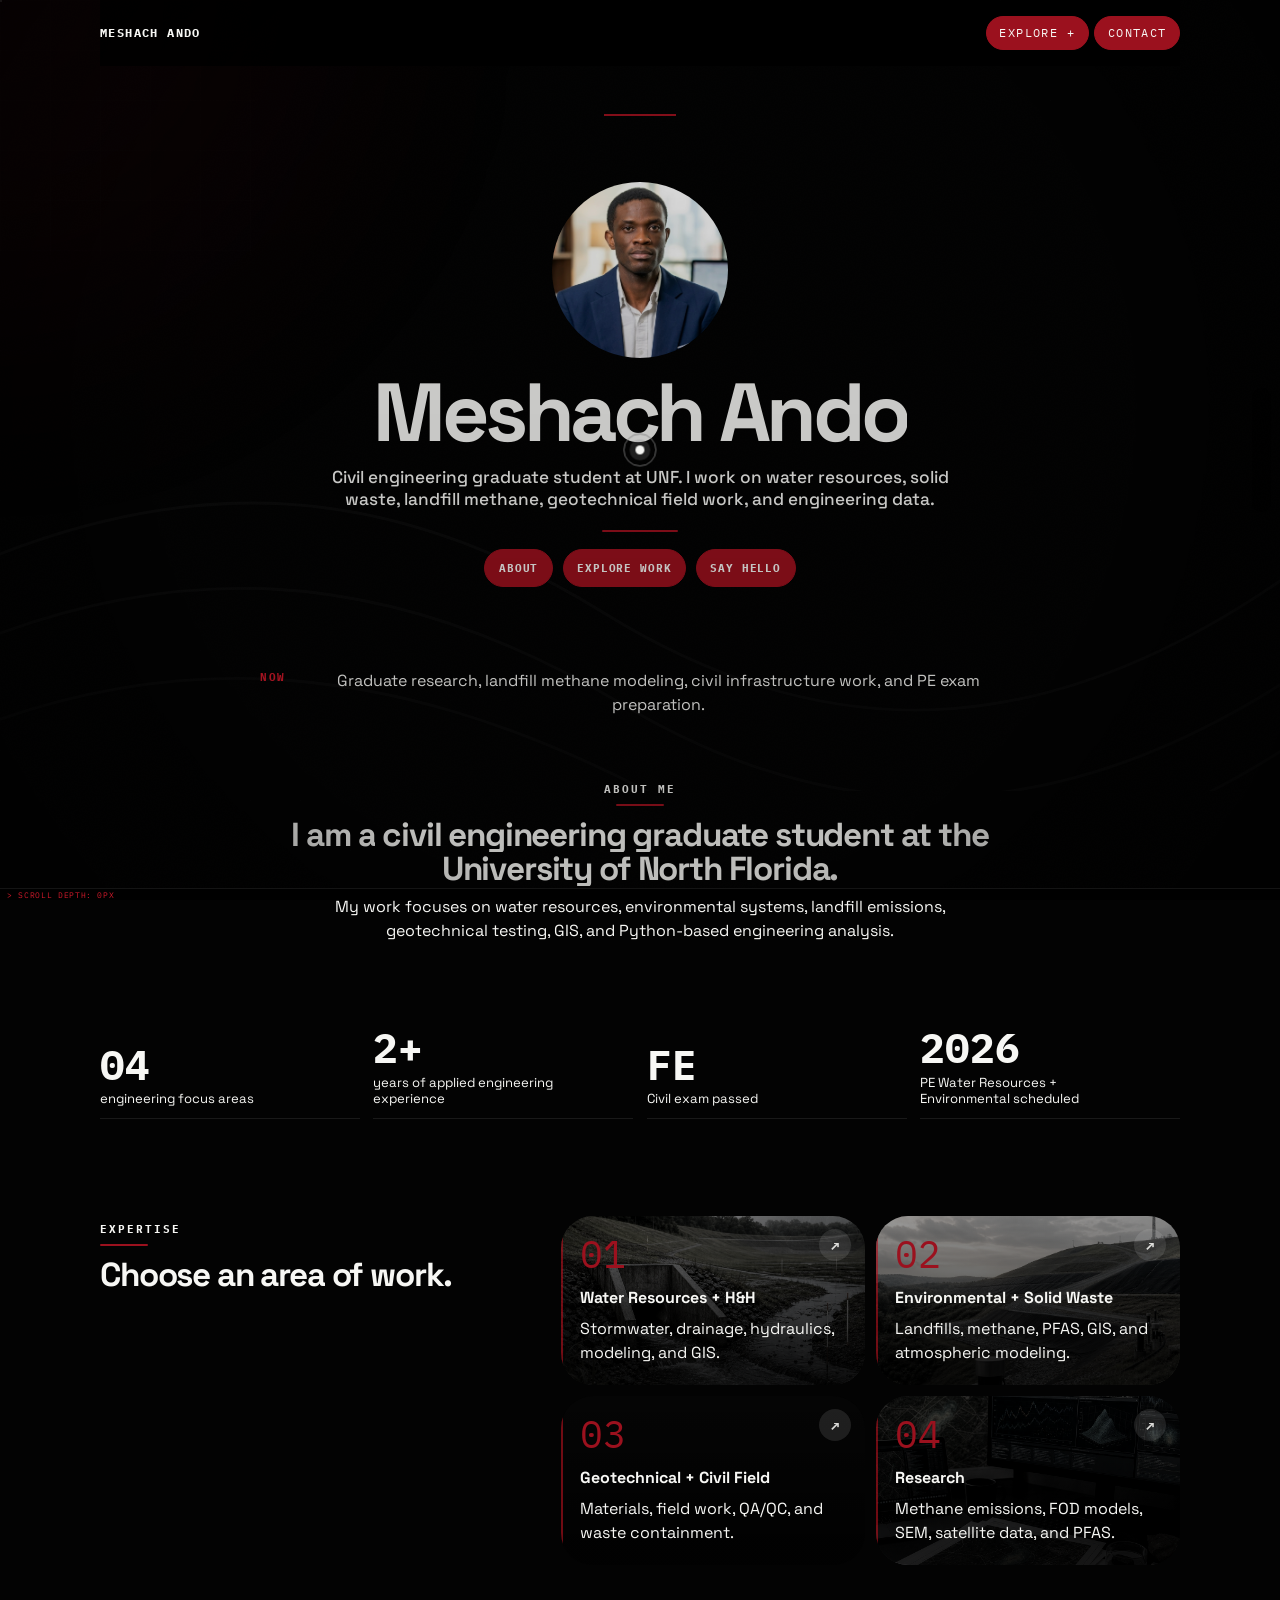
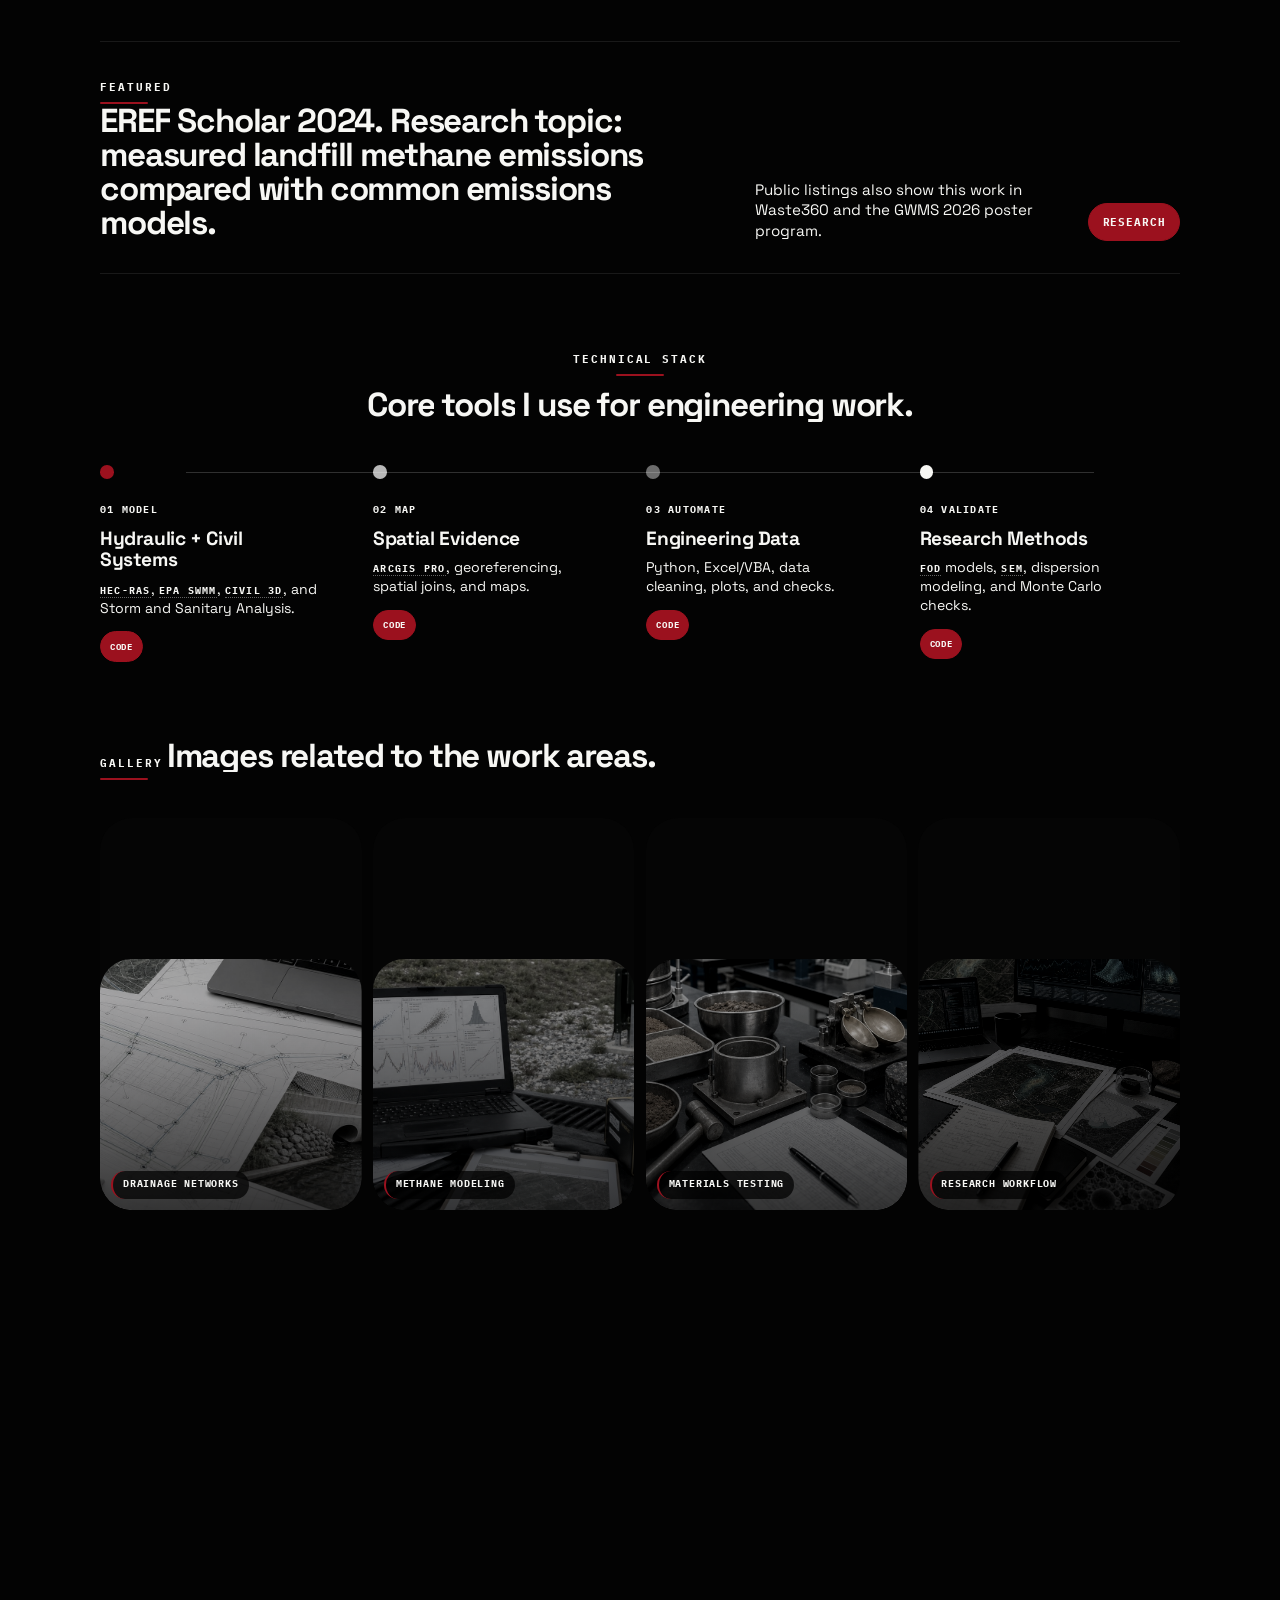
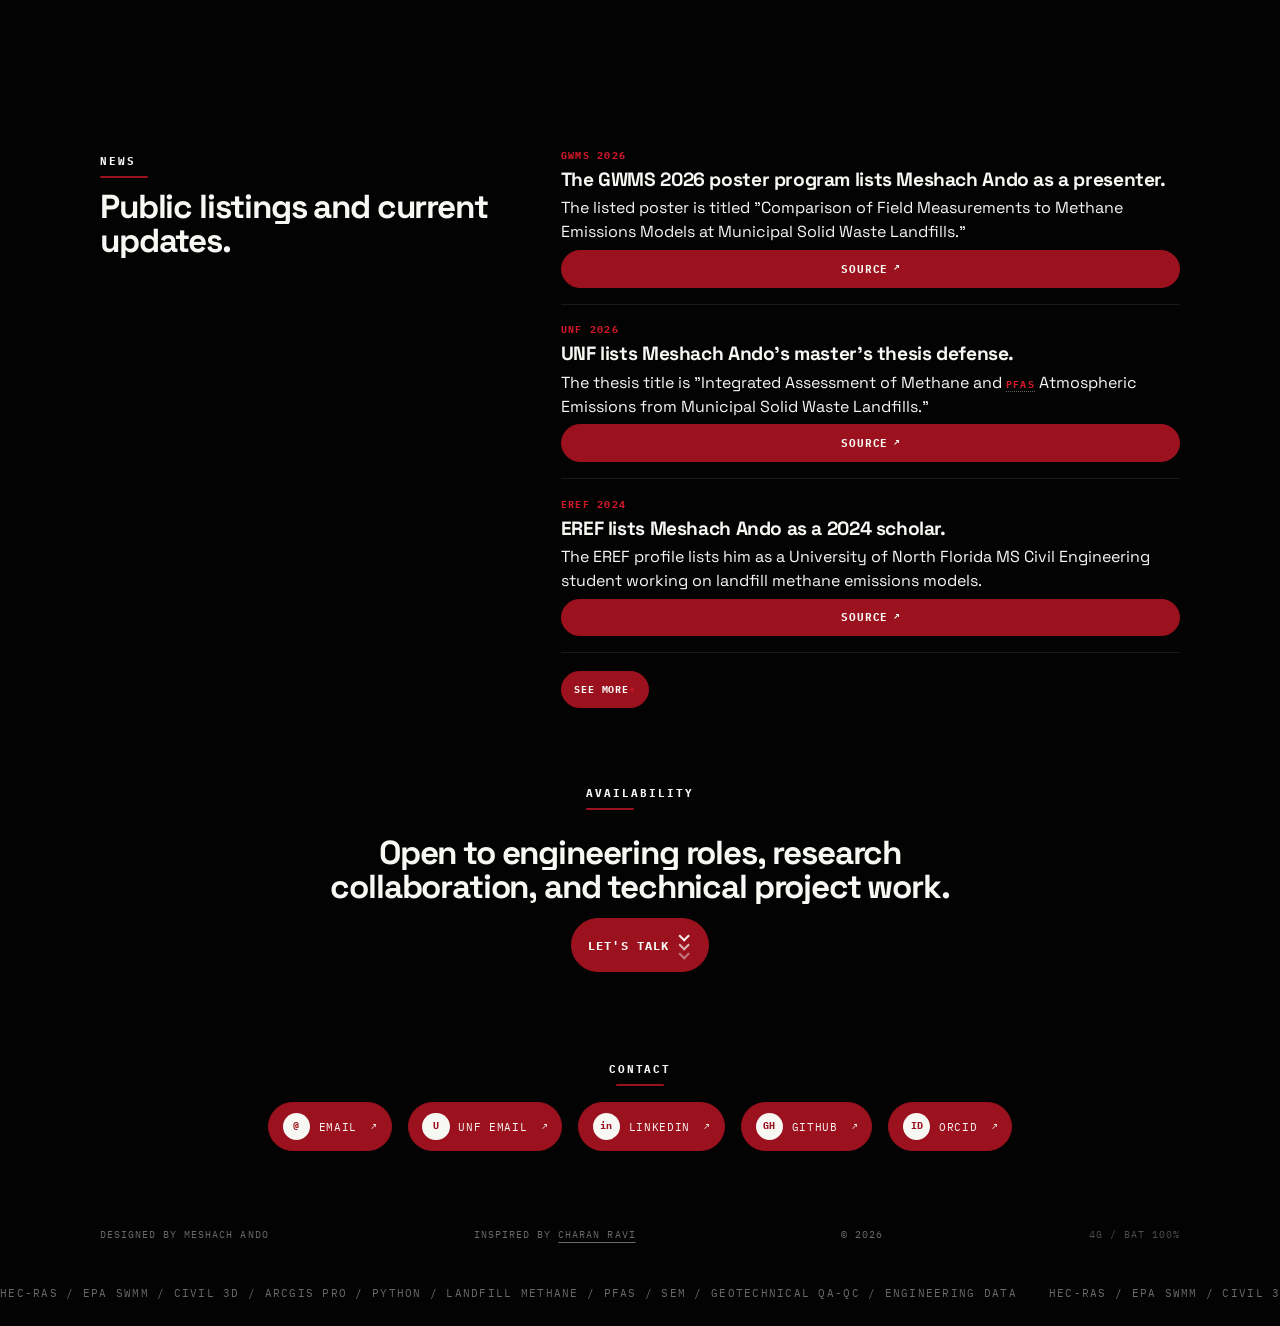
==== commit 18b2083b: "Make buttons red first with glass interaction" ====
--- a/index.html
+++ b/index.html
@@ -17,7 +17,7 @@
   <link rel="icon" href="assets/icons/site-icon.svg" type="image/svg+xml">
   <link rel="manifest" href="site.webmanifest">
   <link rel="preload" as="image" href="assets/images/profile/linkedin_profile.jpg">
-  <link rel="stylesheet" href="assets/css/style.css?v=20260614aa">
+  <link rel="stylesheet" href="assets/css/style.css?v=20260615a">
   <script type="application/ld+json">
     {
       "@context": "https://schema.org",
@@ -291,6 +291,6 @@
 
   <a class="back-top" href="#main" aria-label="Back to top">Top</a>
 
-  <script src="assets/js/main.js?v=20260614aa"></script>
+  <script src="assets/js/main.js?v=20260615a"></script>
 </body>
 </html>
--- a/assets/css/style.css
+++ b/assets/css/style.css
@@ -206,25 +206,33 @@
 .site-nav nav a,
 .nav-menu > summary {
   position: relative;
-  border: 0;
+  border: 1px solid var(--red);
   border-radius: 999px;
   padding: 0.45rem 0.78rem;
-  background: rgba(255, 255, 255, 0.055);
+  background: var(--red);
   color: var(--white);
   cursor: pointer;
-  opacity: 0.72;
+  opacity: 1;
   font-family: var(--mono);
   font-size: 0.72rem;
   letter-spacing: 0.12em;
   text-transform: uppercase;
+  transition: border-color 120ms ease, background 120ms ease, color 120ms ease, transform 120ms ease;
 }
 
 .site-nav nav a:hover,
+.site-nav nav a:focus-visible,
+.site-nav nav a:active,
 .nav-menu > summary:hover,
+.nav-menu > summary:focus-visible,
+.nav-menu > summary:active,
 .nav-menu[open] > summary {
-  background: var(--red);
-  color: var(--white);
-  opacity: 1;
+  border-color: var(--glass-line);
+  background: rgba(255, 255, 255, 0.11);
+  color: var(--white);
+  backdrop-filter: blur(18px) saturate(155%);
+  -webkit-backdrop-filter: blur(18px) saturate(155%);
+  transform: translateY(-1px);
 }
 
 .site-nav a[aria-current="page"],
@@ -1005,16 +1013,11 @@
   align-items: center;
   justify-content: center;
   min-height: 2.3rem;
-  border: 1px solid var(--glass-line);
+  border: 1px solid var(--red);
   border-radius: 999px;
   padding: 0.62rem 0.85rem;
-  background:
-    linear-gradient(135deg, rgba(255, 255, 255, 0.16), rgba(255, 255, 255, 0.035)),
-    rgba(0, 0, 0, 0.2);
-  color: var(--white);
-  box-shadow: inset 0 1px 0 rgba(255, 255, 255, 0.16);
-  backdrop-filter: blur(20px) saturate(155%);
-  -webkit-backdrop-filter: blur(20px) saturate(155%);
+  background: var(--red);
+  color: var(--white);
   font-family: var(--mono);
   font-size: 0.67rem;
   font-weight: 700;
@@ -1046,14 +1049,23 @@
 }
 
 .button:hover,
+.button:focus-visible,
+.button:active,
 .text-link:hover,
+.text-link:focus-visible,
+.text-link:active,
 .code-toggle:hover,
 .code-toggle:focus-visible,
+.code-toggle:active,
 .news-more summary:hover,
-.news-more summary:focus-visible {
-  border-color: var(--red);
-  background: var(--red);
-  color: var(--white);
+.news-more summary:focus-visible,
+.news-more summary:active {
+  border-color: var(--glass-line);
+  background: rgba(255, 255, 255, 0.11);
+  color: var(--white);
+  box-shadow: inset 0 1px 0 rgba(255, 255, 255, 0.16);
+  backdrop-filter: blur(20px) saturate(155%);
+  -webkit-backdrop-filter: blur(20px) saturate(155%);
   transform: translateY(-1px);
 }
 
@@ -1792,16 +1804,11 @@
   display: inline-flex;
   align-items: center;
   gap: 0.65rem;
-  border: 1px solid var(--glass-line);
+  border: 1px solid var(--red);
   border-radius: 999px;
   padding: 0.8rem 1rem;
-  background:
-    linear-gradient(135deg, rgba(255, 255, 255, 0.16), rgba(255, 255, 255, 0.035)),
-    rgba(0, 0, 0, 0.2);
-  color: var(--white);
-  box-shadow: inset 0 1px 0 rgba(255, 255, 255, 0.16);
-  backdrop-filter: blur(20px) saturate(155%);
-  -webkit-backdrop-filter: blur(20px) saturate(155%);
+  background: var(--red);
+  color: var(--white);
   font-family: var(--mono);
   font-size: 0.72rem;
   font-weight: 800;
@@ -1814,7 +1821,7 @@
   display: inline-grid;
   gap: 0.05rem;
   width: 0.75rem;
-  color: var(--red-bright);
+  color: var(--white);
   animation: arrowNudge 820ms ease-in-out infinite;
 }
 
@@ -1836,8 +1843,13 @@
 }
 
 .availability-arrow:hover,
-.availability-arrow:focus-visible {
-  background: var(--red);
+.availability-arrow:focus-visible,
+.availability-arrow:active {
+  border-color: var(--glass-line);
+  background: rgba(255, 255, 255, 0.11);
+  box-shadow: inset 0 1px 0 rgba(255, 255, 255, 0.16);
+  backdrop-filter: blur(20px) saturate(155%);
+  -webkit-backdrop-filter: blur(20px) saturate(155%);
   transform: translateY(-1px);
 }
 
@@ -1975,16 +1987,11 @@
   display: inline-flex;
   align-items: center;
   gap: 0.55rem;
-  border: 1px solid var(--glass-line);
+  border: 1px solid var(--red);
   border-radius: 999px;
   padding: 0.62rem 0.86rem;
-  background:
-    linear-gradient(135deg, rgba(255, 255, 255, 0.14), rgba(255, 255, 255, 0.032)),
-    rgba(0, 0, 0, 0.18);
-  color: var(--white);
-  box-shadow: inset 0 1px 0 rgba(255, 255, 255, 0.14);
-  backdrop-filter: blur(18px) saturate(150%);
-  -webkit-backdrop-filter: blur(18px) saturate(150%);
+  background: var(--red);
+  color: var(--white);
   transition: border-color 120ms ease, background 120ms ease, color 120ms ease, transform 120ms ease;
 }
 
@@ -2002,8 +2009,8 @@
   width: 1.7rem;
   aspect-ratio: 1;
   border-radius: 50%;
-  background: var(--red);
-  color: var(--white);
+  background: var(--white);
+  color: var(--red);
   font-family: var(--mono);
   font-size: 0.62rem;
   font-weight: 800;
@@ -2011,16 +2018,23 @@
   text-transform: none;
 }
 
-.contact-link:hover {
-  border-color: var(--red);
+.contact-link:hover,
+.contact-link:focus-visible,
+.contact-link:active {
+  border-color: var(--glass-line);
+  background: rgba(255, 255, 255, 0.11);
+  color: var(--white);
+  box-shadow: inset 0 1px 0 rgba(255, 255, 255, 0.14);
+  backdrop-filter: blur(18px) saturate(150%);
+  -webkit-backdrop-filter: blur(18px) saturate(150%);
+  transform: translateY(-1px);
+}
+
+.contact-link:hover span,
+.contact-link:focus-visible span,
+.contact-link:active span {
   background: var(--red);
   color: var(--white);
-  transform: translateY(-1px);
-}
-
-.contact-link:hover span {
-  background: var(--white);
-  color: var(--red);
 }
 
 .site-footer {
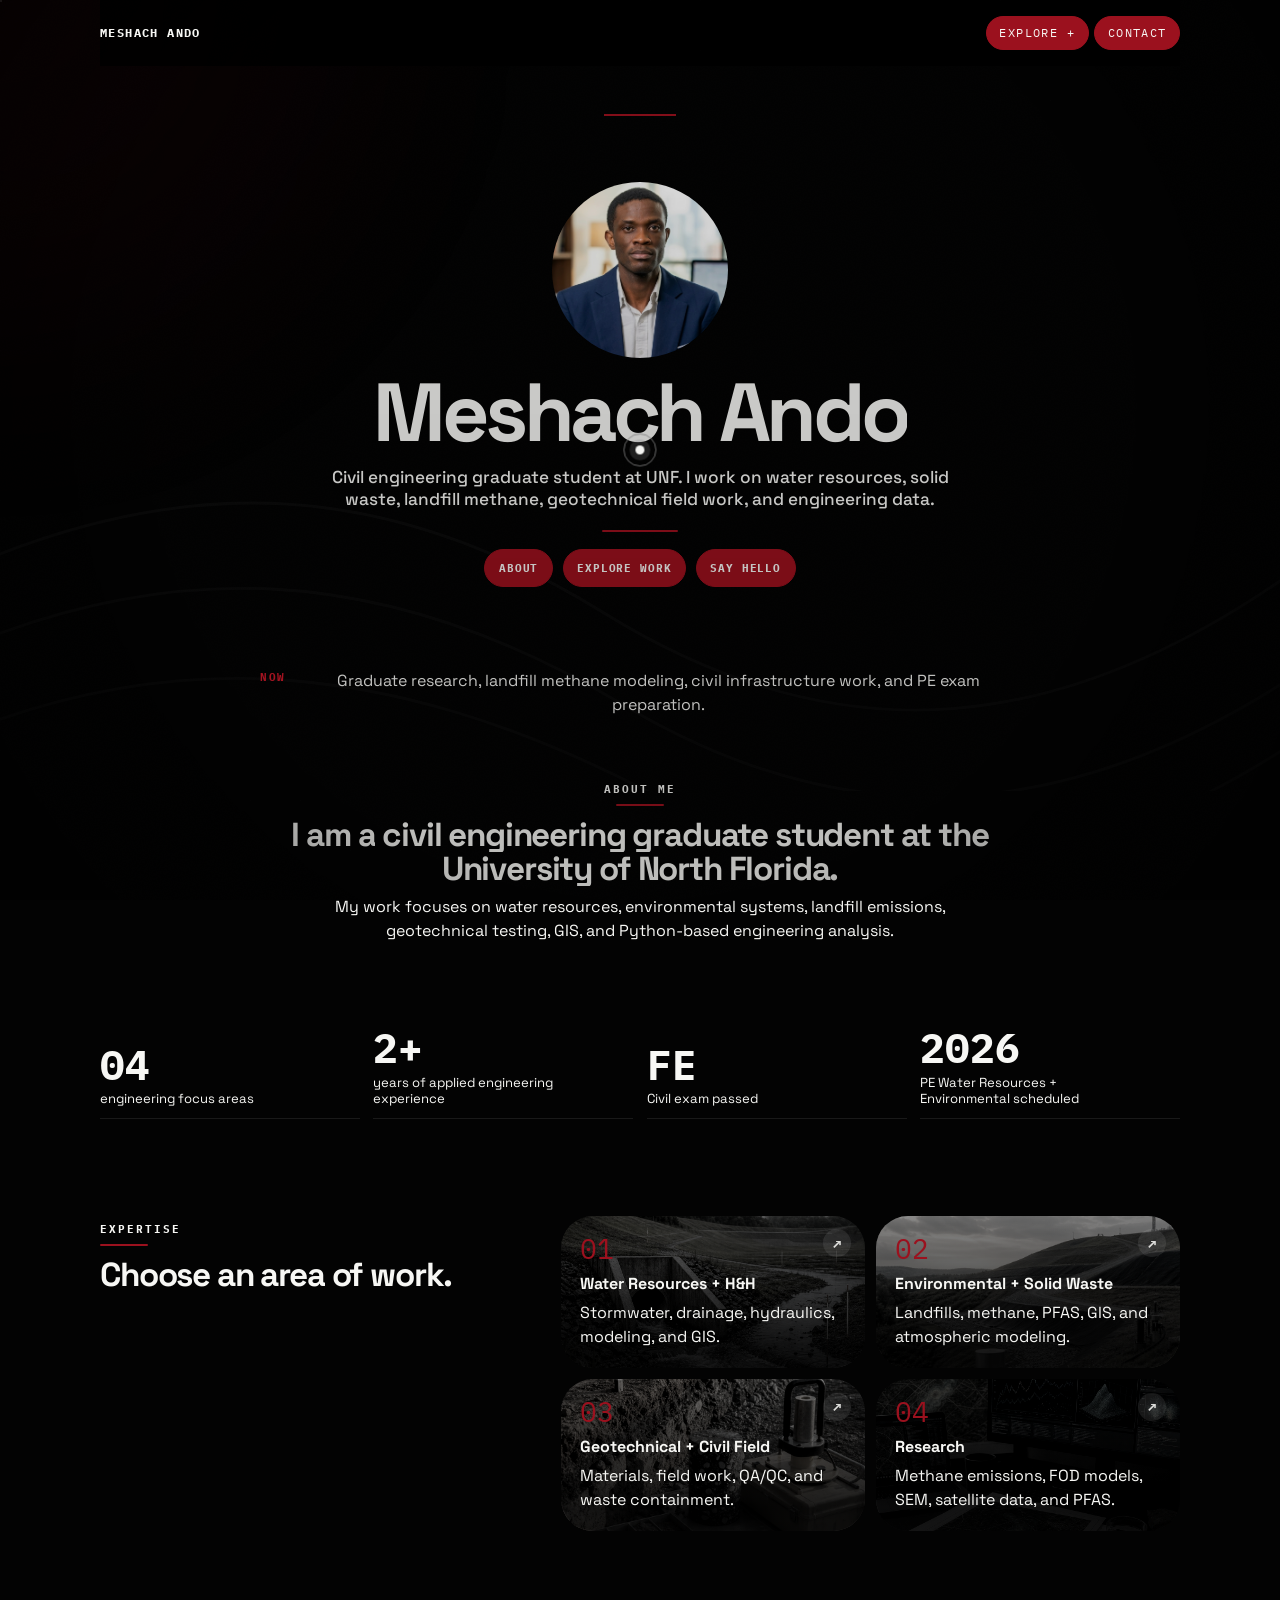
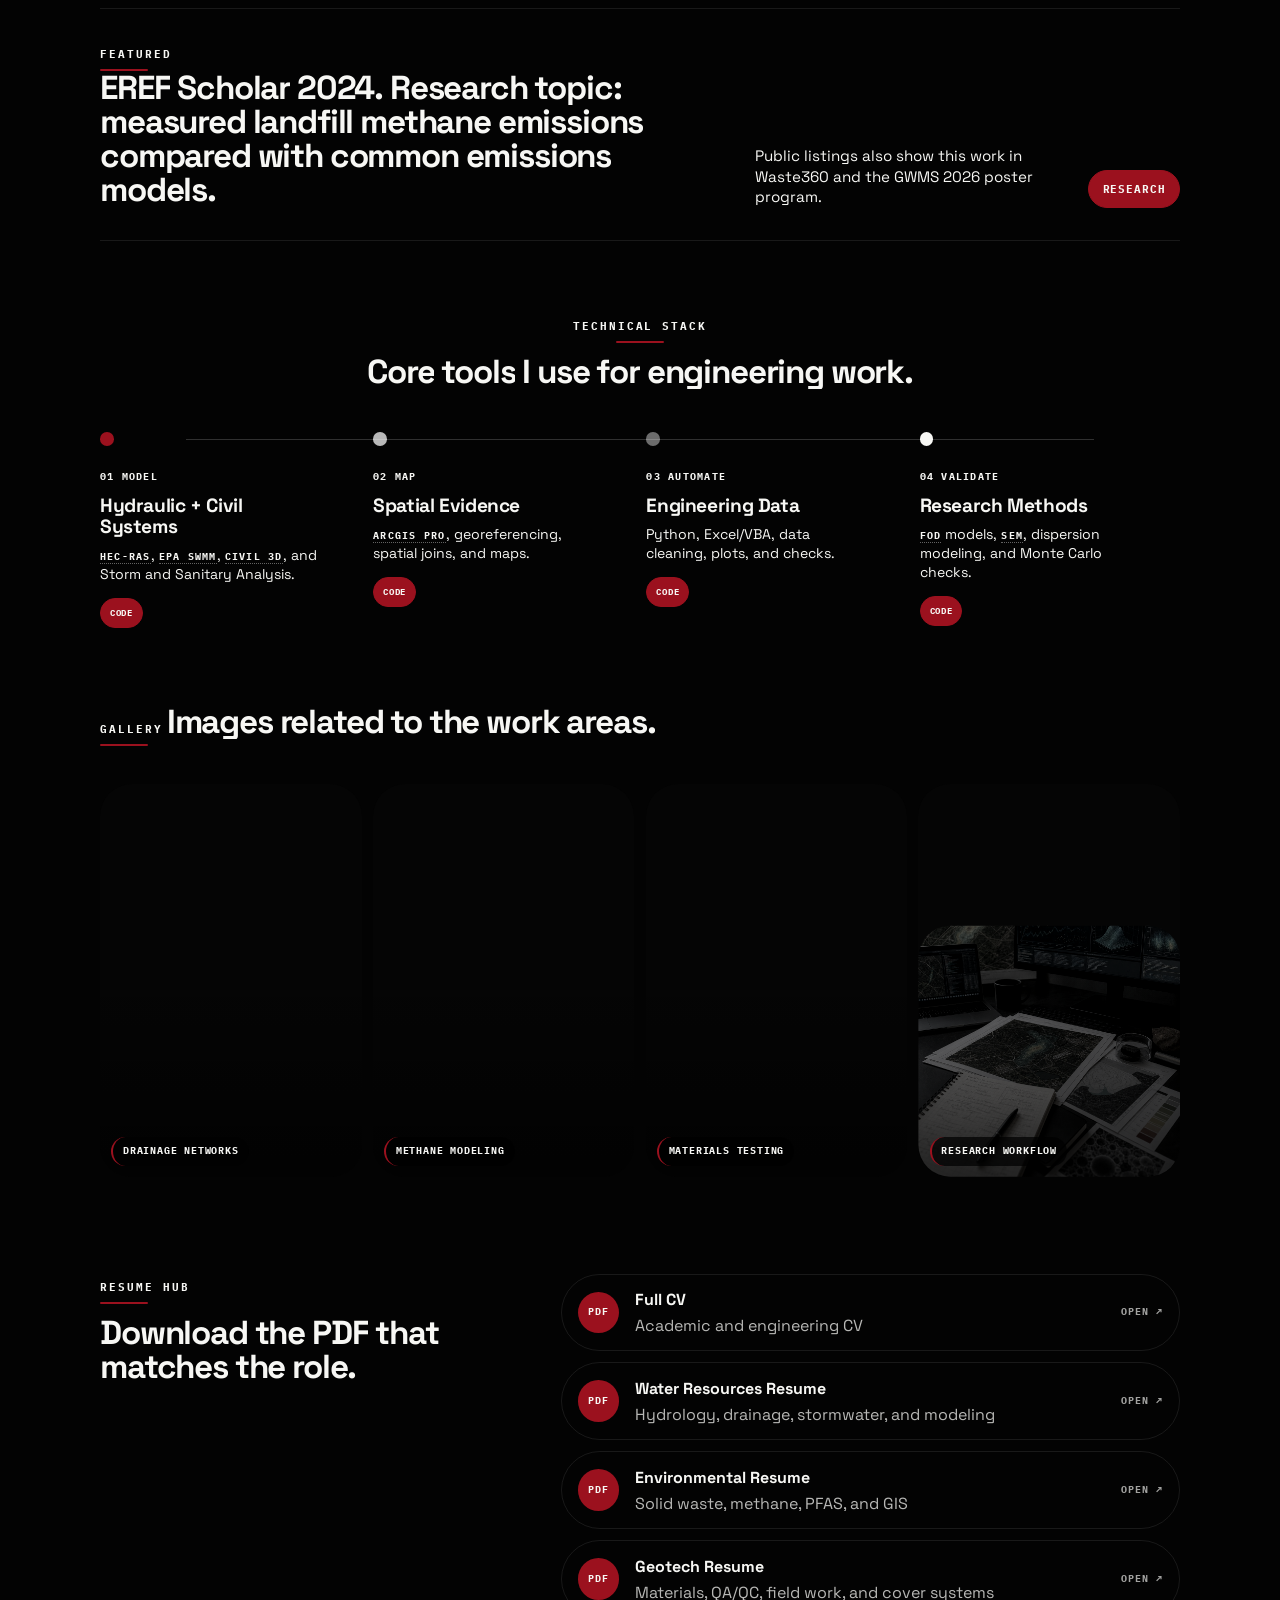
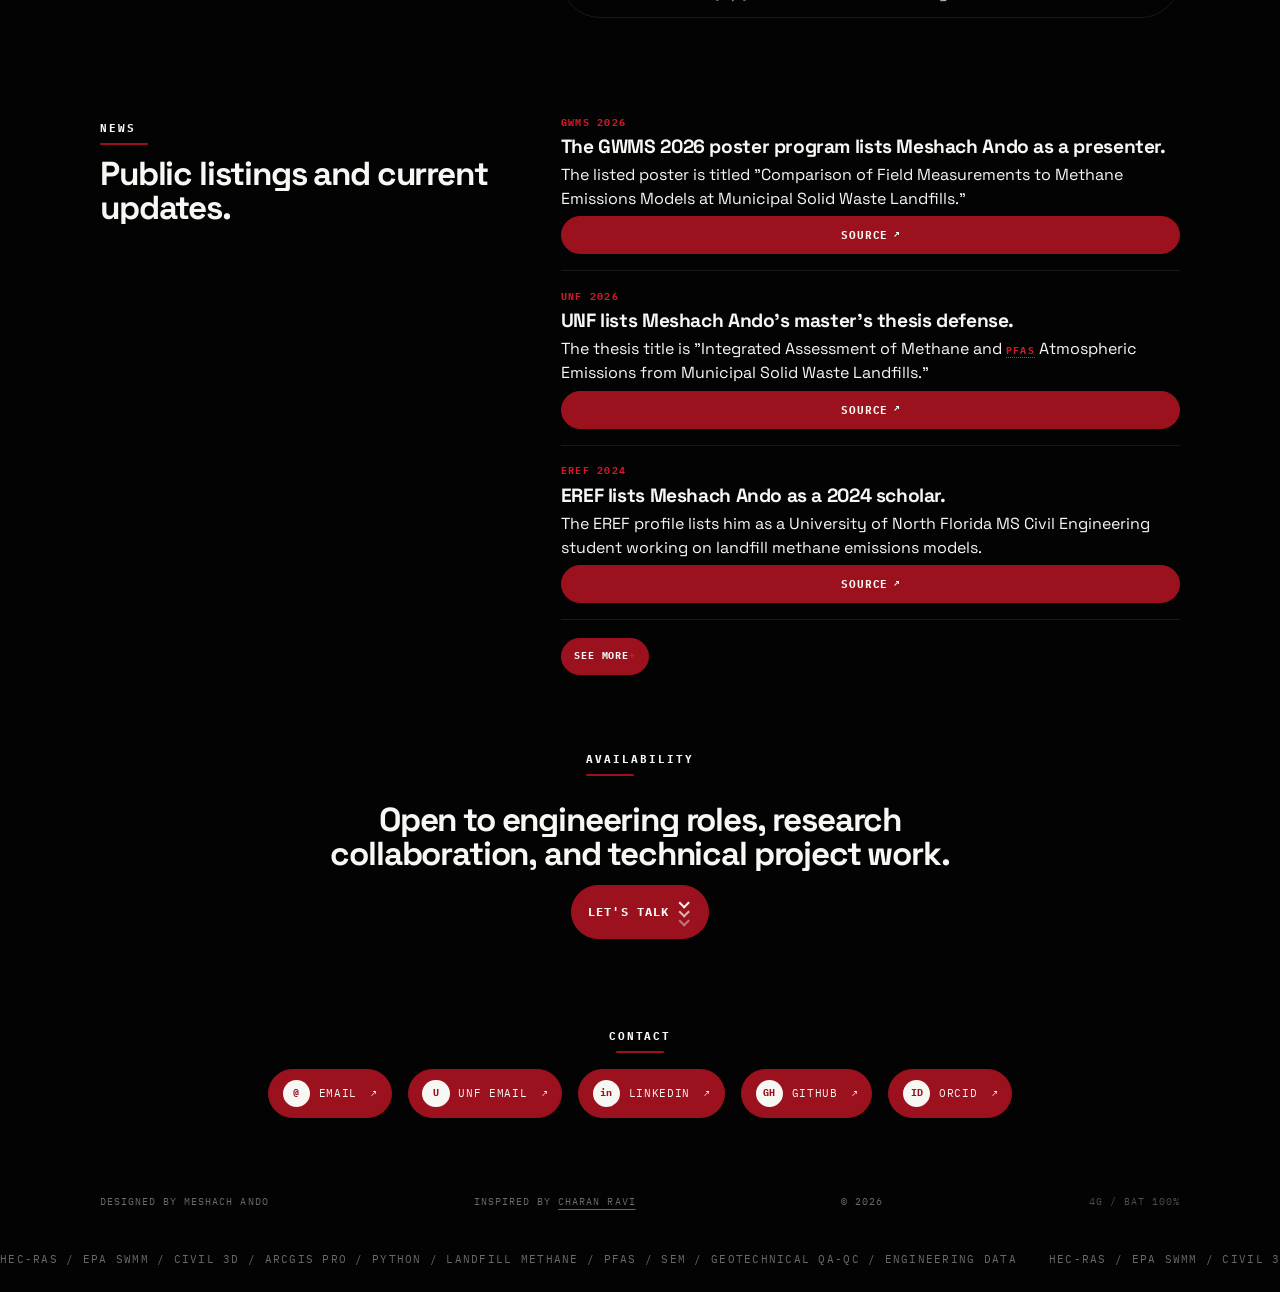
==== commit dcd5e75c: "Refine minimal menu and reduce visual chrome" ====
--- a/index.html
+++ b/index.html
@@ -17,7 +17,7 @@
   <link rel="icon" href="assets/icons/site-icon.svg" type="image/svg+xml">
   <link rel="manifest" href="site.webmanifest">
   <link rel="preload" as="image" href="assets/images/profile/linkedin_profile.jpg">
-  <link rel="stylesheet" href="assets/css/style.css?v=20260615a">
+  <link rel="stylesheet" href="assets/css/style.css?v=20260615b">
   <script type="application/ld+json">
     {
       "@context": "https://schema.org",
@@ -291,6 +291,6 @@
 
   <a class="back-top" href="#main" aria-label="Back to top">Top</a>
 
-  <script src="assets/js/main.js?v=20260615a"></script>
+  <script src="assets/js/main.js?v=20260615b"></script>
 </body>
 </html>
--- a/assets/css/style.css
+++ b/assets/css/style.css
@@ -289,9 +289,9 @@
   padding: clamp(1rem, 4vw, 3rem);
   border: 0;
   border-radius: 0;
-  background: rgba(0, 0, 0, 0.985);
-  backdrop-filter: blur(44px);
-  -webkit-backdrop-filter: blur(44px);
+  background: rgba(0, 0, 0, 0.965);
+  backdrop-filter: blur(52px);
+  -webkit-backdrop-filter: blur(52px);
   opacity: 0;
   pointer-events: none;
   transform: scale(0.99);
@@ -310,11 +310,30 @@
 }
 
 .menu-panel-grid {
+  position: relative;
   display: grid;
   grid-template-columns: minmax(0, 1fr);
   align-content: center;
   width: min(960px, calc(100vw - 2rem));
   min-height: min(760px, calc(100dvh - 2rem));
+}
+
+.menu-panel-grid::before,
+.menu-panel-grid::after {
+  content: "";
+  justify-self: center;
+  width: min(7.5rem, 22vw);
+  height: 1px;
+  background: var(--red);
+  opacity: 0.86;
+}
+
+.menu-panel-grid::before {
+  margin-bottom: clamp(1rem, 3vw, 2rem);
+}
+
+.menu-panel-grid::after {
+  margin-top: clamp(1rem, 3vw, 2rem);
 }
 
 .site-nav nav .nav-menu-panel a,
@@ -322,16 +341,22 @@
   display: block;
   width: 100%;
   padding: clamp(0.42rem, 0.9vw, 0.72rem) 0;
+  border: 0;
   border-radius: 0;
+  background: transparent;
+  box-shadow: none;
   color: var(--white);
   font-family: var(--font);
-  font-size: clamp(1.75rem, 5vw, 4.85rem);
-  font-weight: 700;
-  letter-spacing: -0.07em;
-  line-height: 0.9;
+  font-size: clamp(1.55rem, 4.6vw, 4.25rem);
+  font-weight: 600;
+  letter-spacing: -0.065em;
+  line-height: 0.94;
   text-align: center;
   text-transform: none;
-  opacity: 0.88;
+  opacity: 0.74;
+  backdrop-filter: none;
+  -webkit-backdrop-filter: none;
+  transition: color 120ms ease, opacity 120ms ease, letter-spacing 120ms ease, transform 120ms ease;
 }
 
 .menu-expertise {
@@ -351,7 +376,7 @@
   content: "+";
   display: inline-block;
   margin-left: 0.5rem;
-  color: var(--red-bright);
+  color: var(--red);
   font-family: var(--mono);
   font-size: 0.36em;
   letter-spacing: 0;
@@ -364,20 +389,24 @@
 
 .menu-expertise-links {
   display: grid;
-  gap: 0.24rem;
-  margin: 0.4rem auto 0.7rem;
-  width: min(640px, 100%);
+  gap: 0.35rem;
+  margin: 0.65rem auto 0.85rem;
+  width: min(560px, 100%);
+  padding-block: 0.3rem;
+  border-top: 1px solid rgba(255, 255, 255, 0.08);
+  border-bottom: 1px solid rgba(255, 255, 255, 0.08);
 }
 
 .site-nav nav .menu-expertise-links a {
-  padding: 0.2rem 0;
-  color: var(--muted);
-  font-family: var(--mono);
-  font-size: clamp(0.8rem, 1.8vw, 1.05rem);
-  font-weight: 800;
+  padding: 0.16rem 0;
+  color: var(--white);
+  font-family: var(--mono);
+  font-size: clamp(0.72rem, 1.45vw, 0.94rem);
+  font-weight: 700;
   letter-spacing: 0.12em;
   line-height: 1.2;
   text-transform: uppercase;
+  opacity: 0.58;
 }
 
 .site-nav nav .nav-menu-panel a:hover,
@@ -385,7 +414,24 @@
 .site-nav nav .menu-expertise summary:hover,
 .site-nav nav .menu-expertise summary:focus-visible {
   background: transparent;
-  color: var(--red-bright);
+  color: var(--white);
+  opacity: 1;
+  letter-spacing: -0.045em;
+  transform: translateY(-1px);
+}
+
+.site-nav nav .menu-expertise-links a:hover,
+.site-nav nav .menu-expertise-links a:focus-visible {
+  color: var(--white);
+  letter-spacing: 0.16em;
+  opacity: 1;
+  transform: none;
+}
+
+.site-nav nav .nav-menu-panel a[aria-current="page"] {
+  background: transparent;
+  color: var(--white);
+  opacity: 1;
 }
 
 .side-toc {
@@ -398,15 +444,15 @@
   transform: translateY(-50%);
   border-radius: 999px;
   padding: 0.55rem 0.35rem;
-  background: rgba(0, 0, 0, 0.18);
-  opacity: 0.48;
+  background: transparent;
+  opacity: 0.3;
   pointer-events: auto;
   transition: opacity 140ms ease, transform 140ms ease;
 }
 
 .side-toc:hover,
 .side-toc:focus-within {
-  opacity: 1;
+  opacity: 0.7;
 }
 
 .side-toc a {
@@ -427,14 +473,14 @@
   text-indent: 2rem;
   text-transform: uppercase;
   transform-origin: right center;
-  opacity: 0.46;
+  opacity: 0.38;
   transition: color 140ms ease, opacity 140ms ease, transform 140ms ease;
 }
 
 .side-toc a::after {
   content: "";
-  width: 0.42rem;
-  height: 0.42rem;
+  width: 0.36rem;
+  height: 0.36rem;
   border-radius: 50%;
   background: currentColor;
   opacity: 0.8;
@@ -444,15 +490,15 @@
 .side-toc a:hover,
 .side-toc a:focus-visible,
 .side-toc a.is-active {
-  color: var(--red-bright);
+  color: var(--red);
   opacity: 1;
 }
 
 .side-toc a:hover::after,
 .side-toc a:focus-visible::after,
 .side-toc a.is-active::after {
-  background: var(--red-bright);
-  transform: scale(1.55);
+  background: var(--red);
+  transform: scale(1.35);
 }
 
 .menu-open .side-toc {
@@ -592,7 +638,7 @@
   left: 0;
   right: 0;
   bottom: 0;
-  display: flex;
+  display: none;
   align-items: center;
   height: 12px;
   padding-inline: 0.45rem;
@@ -1137,7 +1183,7 @@
   position: relative;
   display: grid;
   align-content: end;
-  min-height: 10rem;
+  min-height: 8.9rem;
   overflow: hidden;
   color: var(--white);
   border-radius: var(--radius);
@@ -1160,10 +1206,10 @@
   z-index: 2;
   display: grid;
   place-items: center;
-  width: 2rem;
+  width: 1.75rem;
   aspect-ratio: 1;
   border-radius: 50%;
-  background: rgba(255, 255, 255, 0.12);
+  background: rgba(255, 255, 255, 0.1);
   color: var(--white);
   font-family: var(--mono);
   font-size: 0.9rem;
@@ -1174,7 +1220,7 @@
 
 .path-card:hover::before,
 .path-card:focus-visible::before {
-  background: var(--red);
+  background: rgba(255, 255, 255, 0.16);
   transform: translate(2px, -2px);
 }
 
@@ -1188,12 +1234,12 @@
   width: 100%;
   height: 100%;
   object-fit: cover;
-  filter: grayscale(0.78) brightness(0.62) contrast(1.06);
+  filter: grayscale(0.86) brightness(0.58) contrast(1.08);
   transition: filter 160ms ease, transform 220ms ease;
 }
 
 .path-card:hover img {
-  filter: grayscale(0.55) brightness(0.72) contrast(1.07);
+  filter: grayscale(0.7) brightness(0.68) contrast(1.08);
   transform: scale(1.02);
 }
 
@@ -1202,9 +1248,7 @@
   position: absolute;
   inset: 0;
   z-index: 0;
-  background:
-    linear-gradient(90deg, rgba(174, 16, 28, 0.64) 0 2px, transparent 2px),
-    linear-gradient(180deg, rgba(0, 0, 0, 0.02), rgba(0, 0, 0, 0.72) 84%);
+  background: linear-gradient(180deg, rgba(0, 0, 0, 0.05), rgba(0, 0, 0, 0.78) 86%);
 }
 
 .path-card span,
@@ -1218,7 +1262,7 @@
 .project-index {
   color: var(--red);
   font-family: var(--mono);
-  font-size: clamp(1.5rem, 3vw, 2.5rem);
+  font-size: clamp(1.1rem, 2.2vw, 1.85rem);
   line-height: 1;
 }
 
@@ -1229,7 +1273,7 @@
 }
 
 .path-card strong {
-  margin: 0.8rem 0 0.45rem;
+  margin: 0.55rem 0 0.3rem;
   font-size: 1rem;
 }
 
